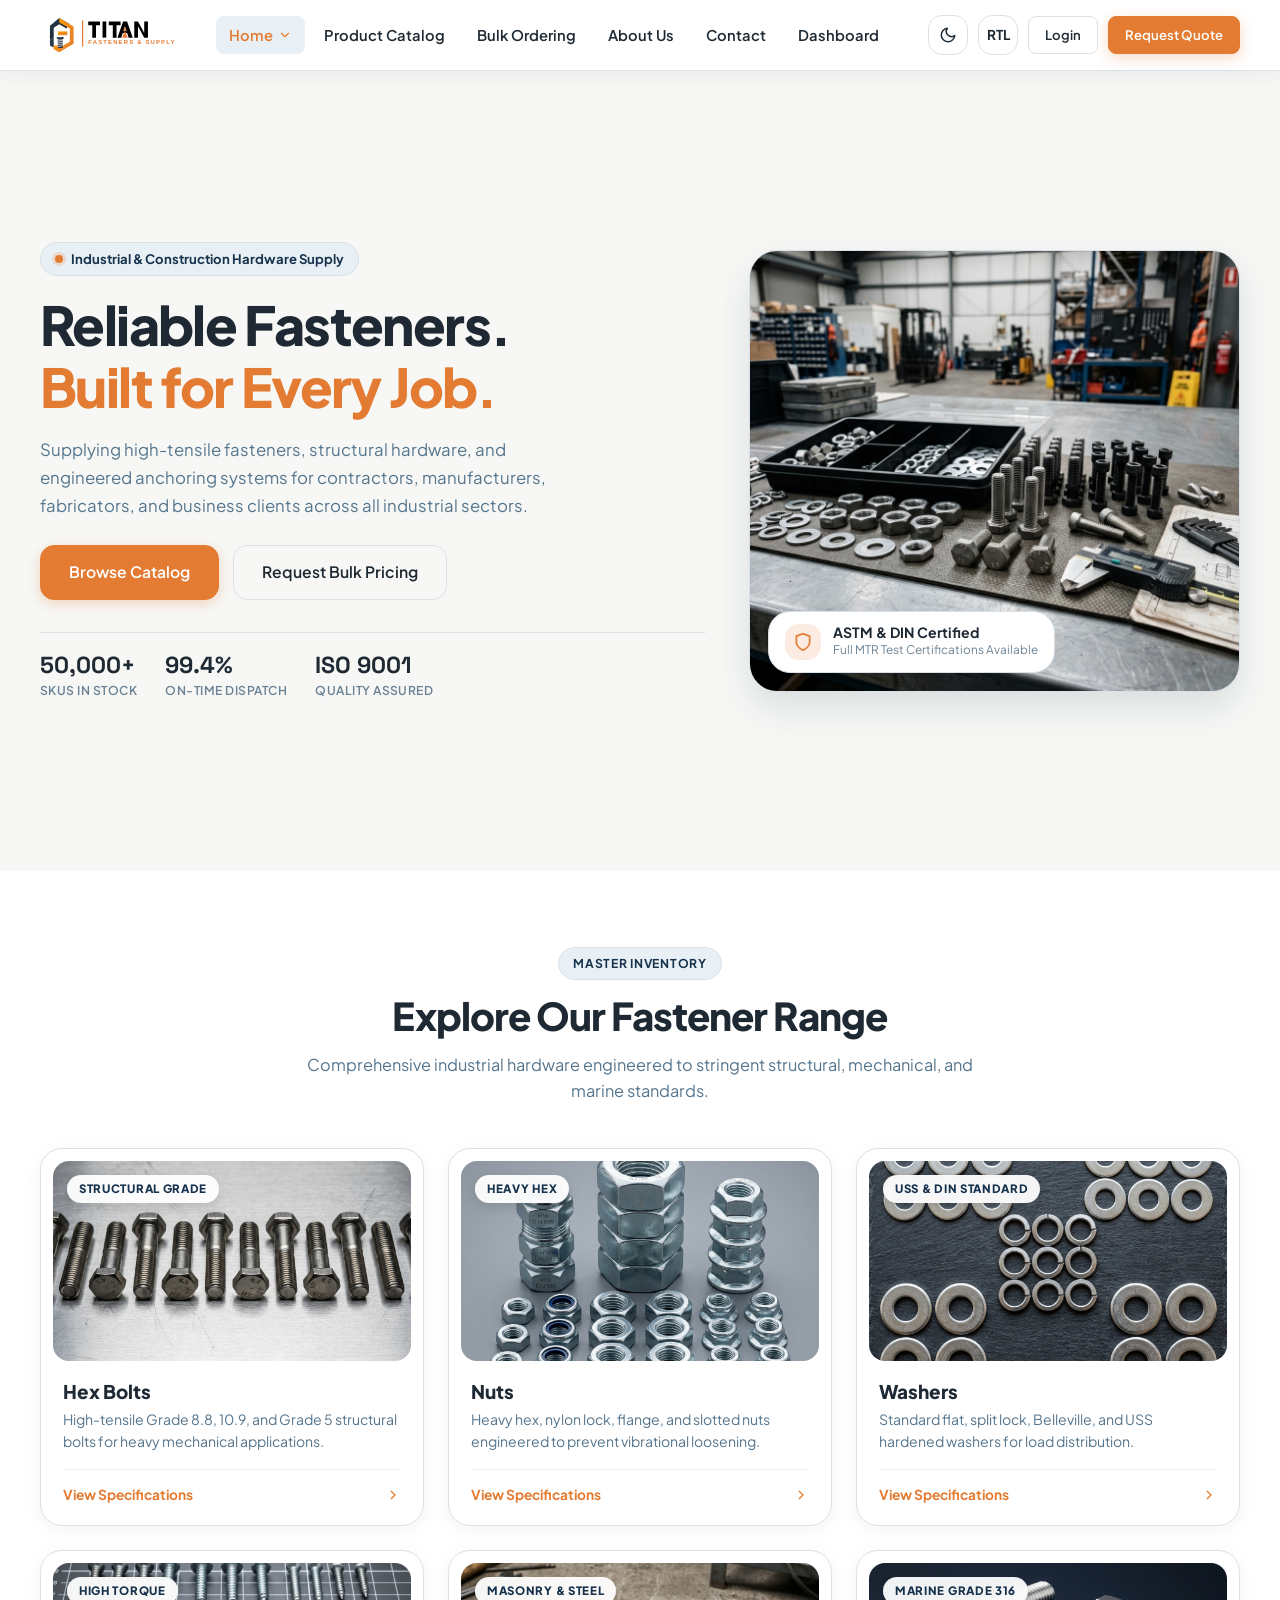
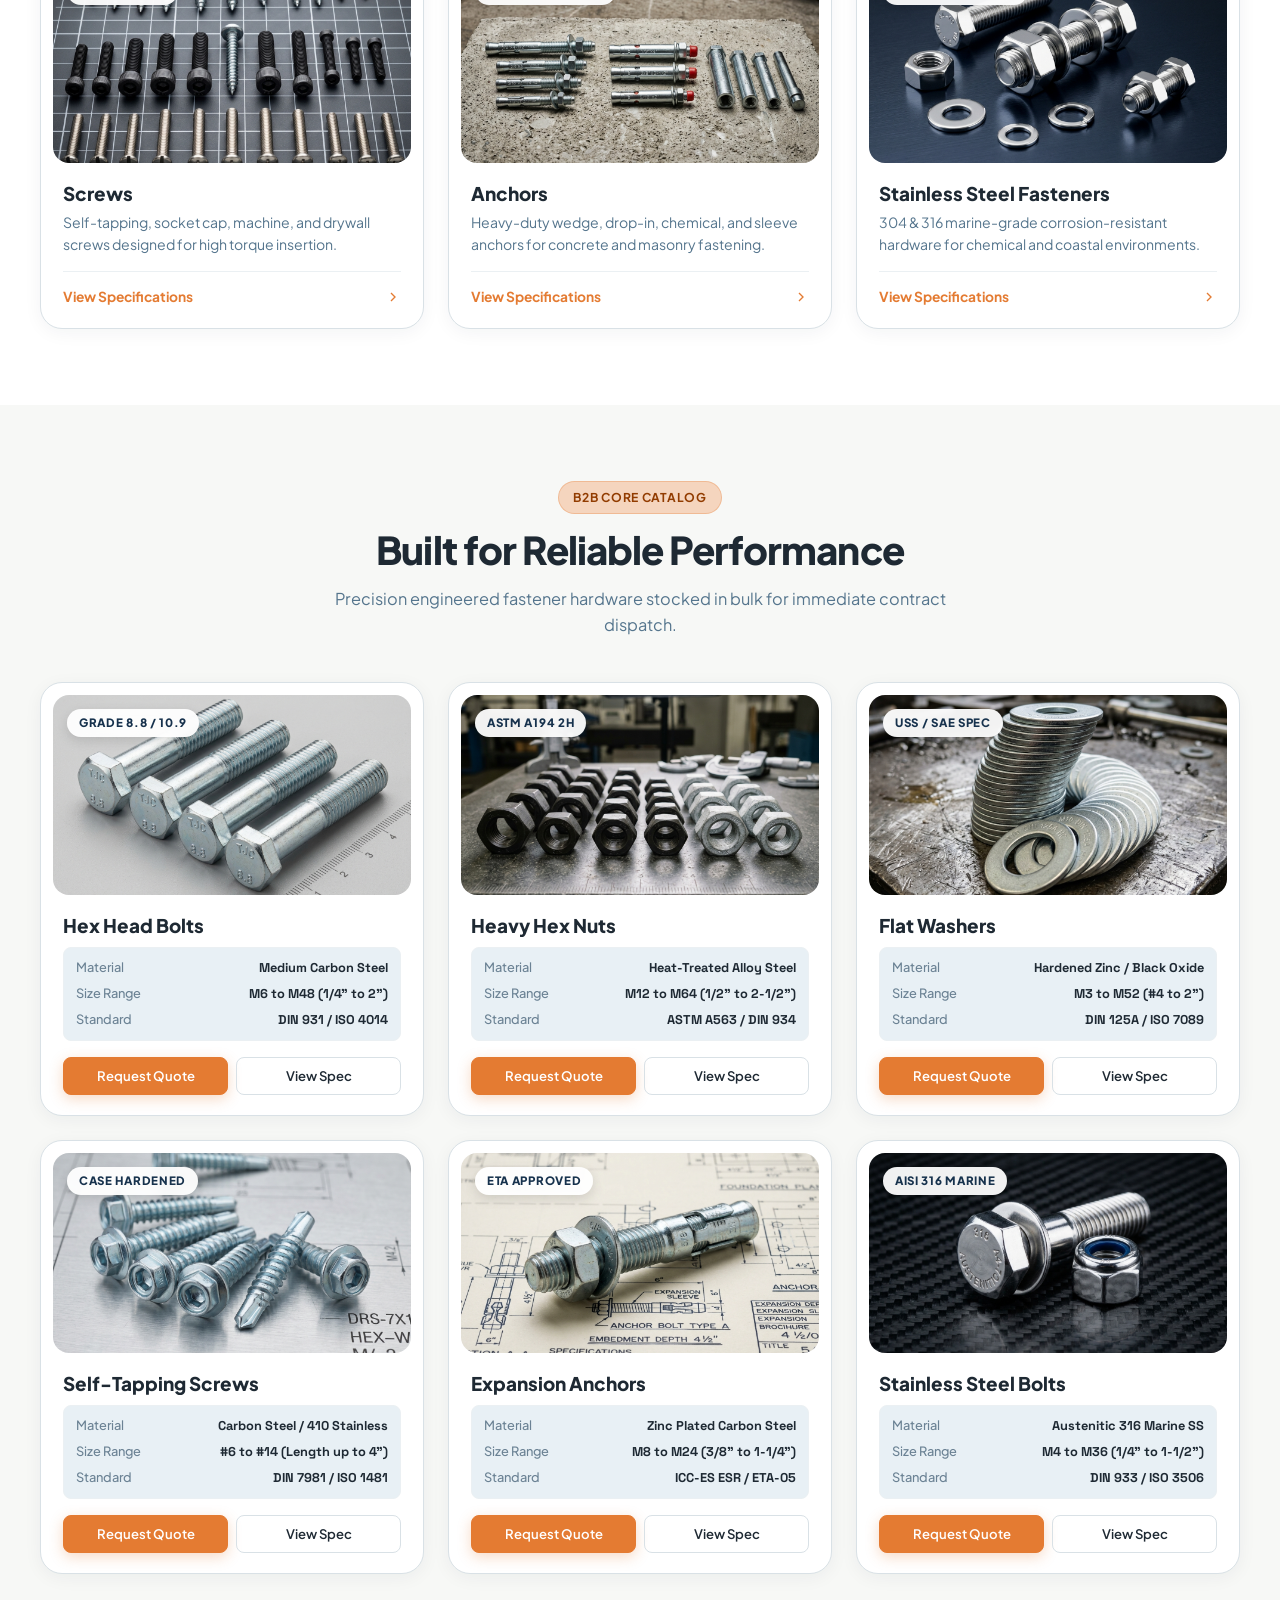
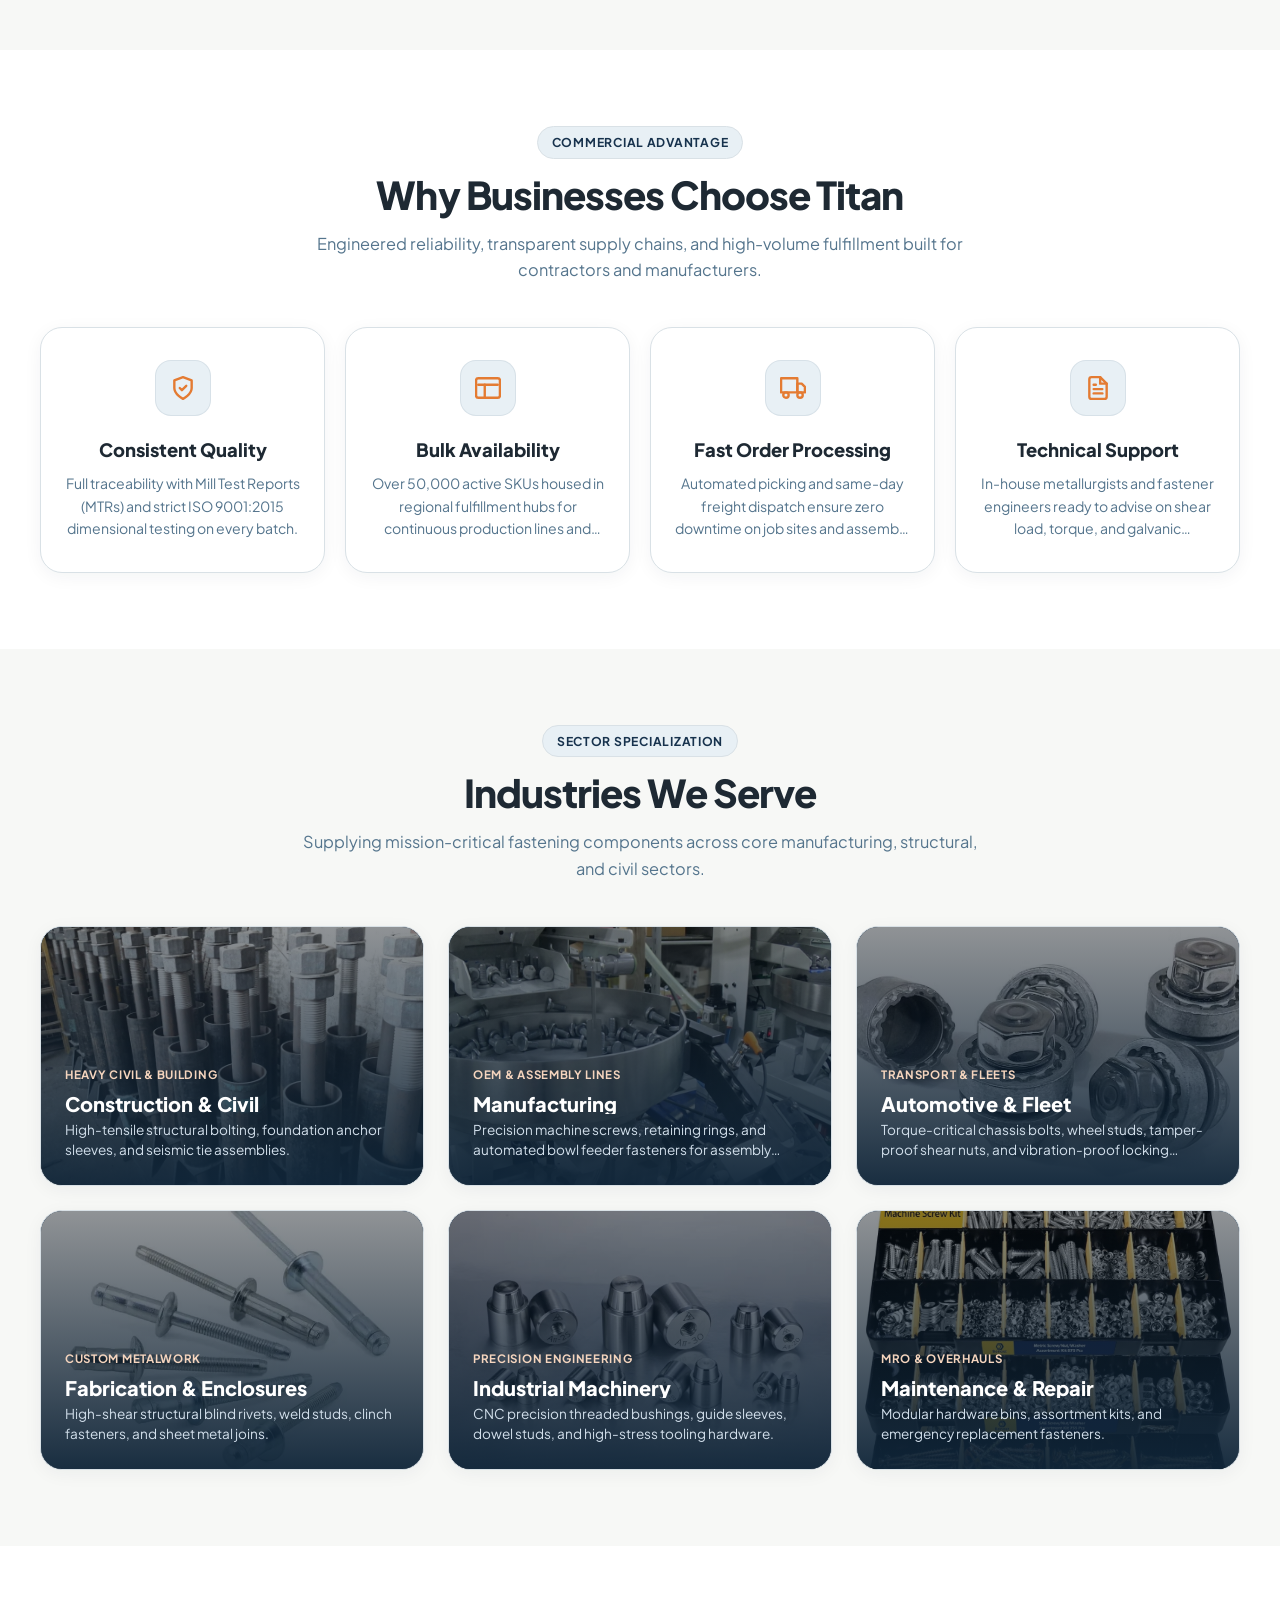
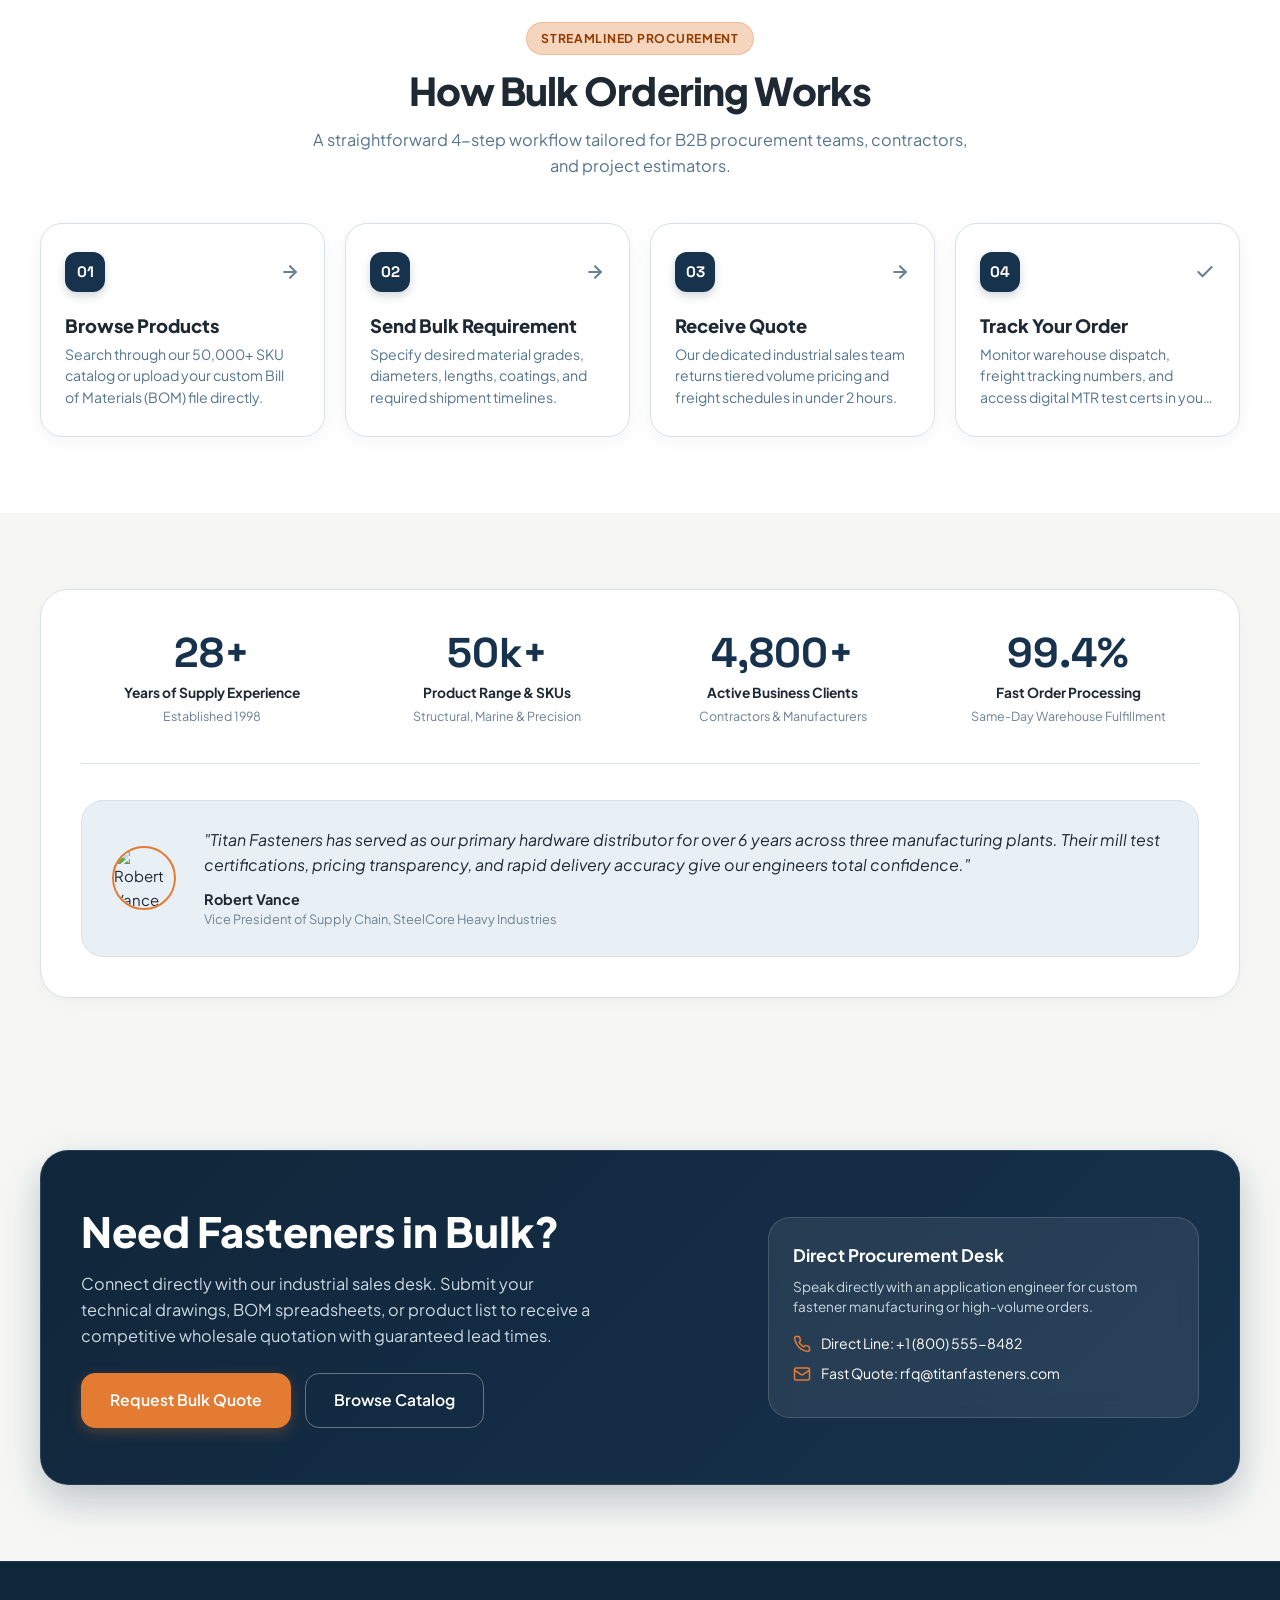
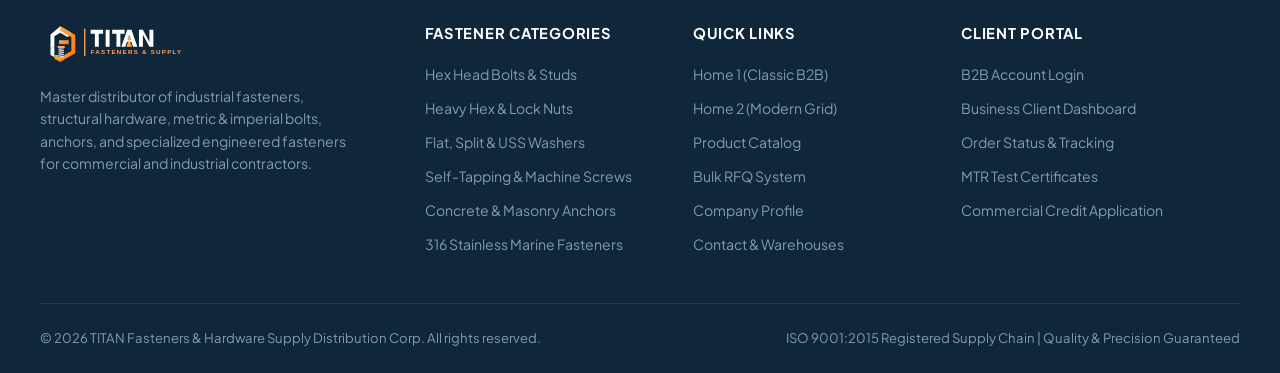
==== index.html @ bc8d2148 "Fix Vercel 404 with vercel.json rewrite rules and root index fallback" ====
<!DOCTYPE html>
<html lang="en">
<head>
  <meta charset="UTF-8">
  <meta http-equiv="refresh" content="0; url=template-13-industrial-fastener-hardware/index.html">
  <title>TITAN FASTENERS - Industrial Supply</title>
  <script>
    window.location.replace("template-13-industrial-fastener-hardware/index.html");
  </script>
</head>
<body>
  <p>Redirecting to <a href="template-13-industrial-fastener-hardware/index.html">TITAN FASTENERS</a>...</p>
</body>
</html>
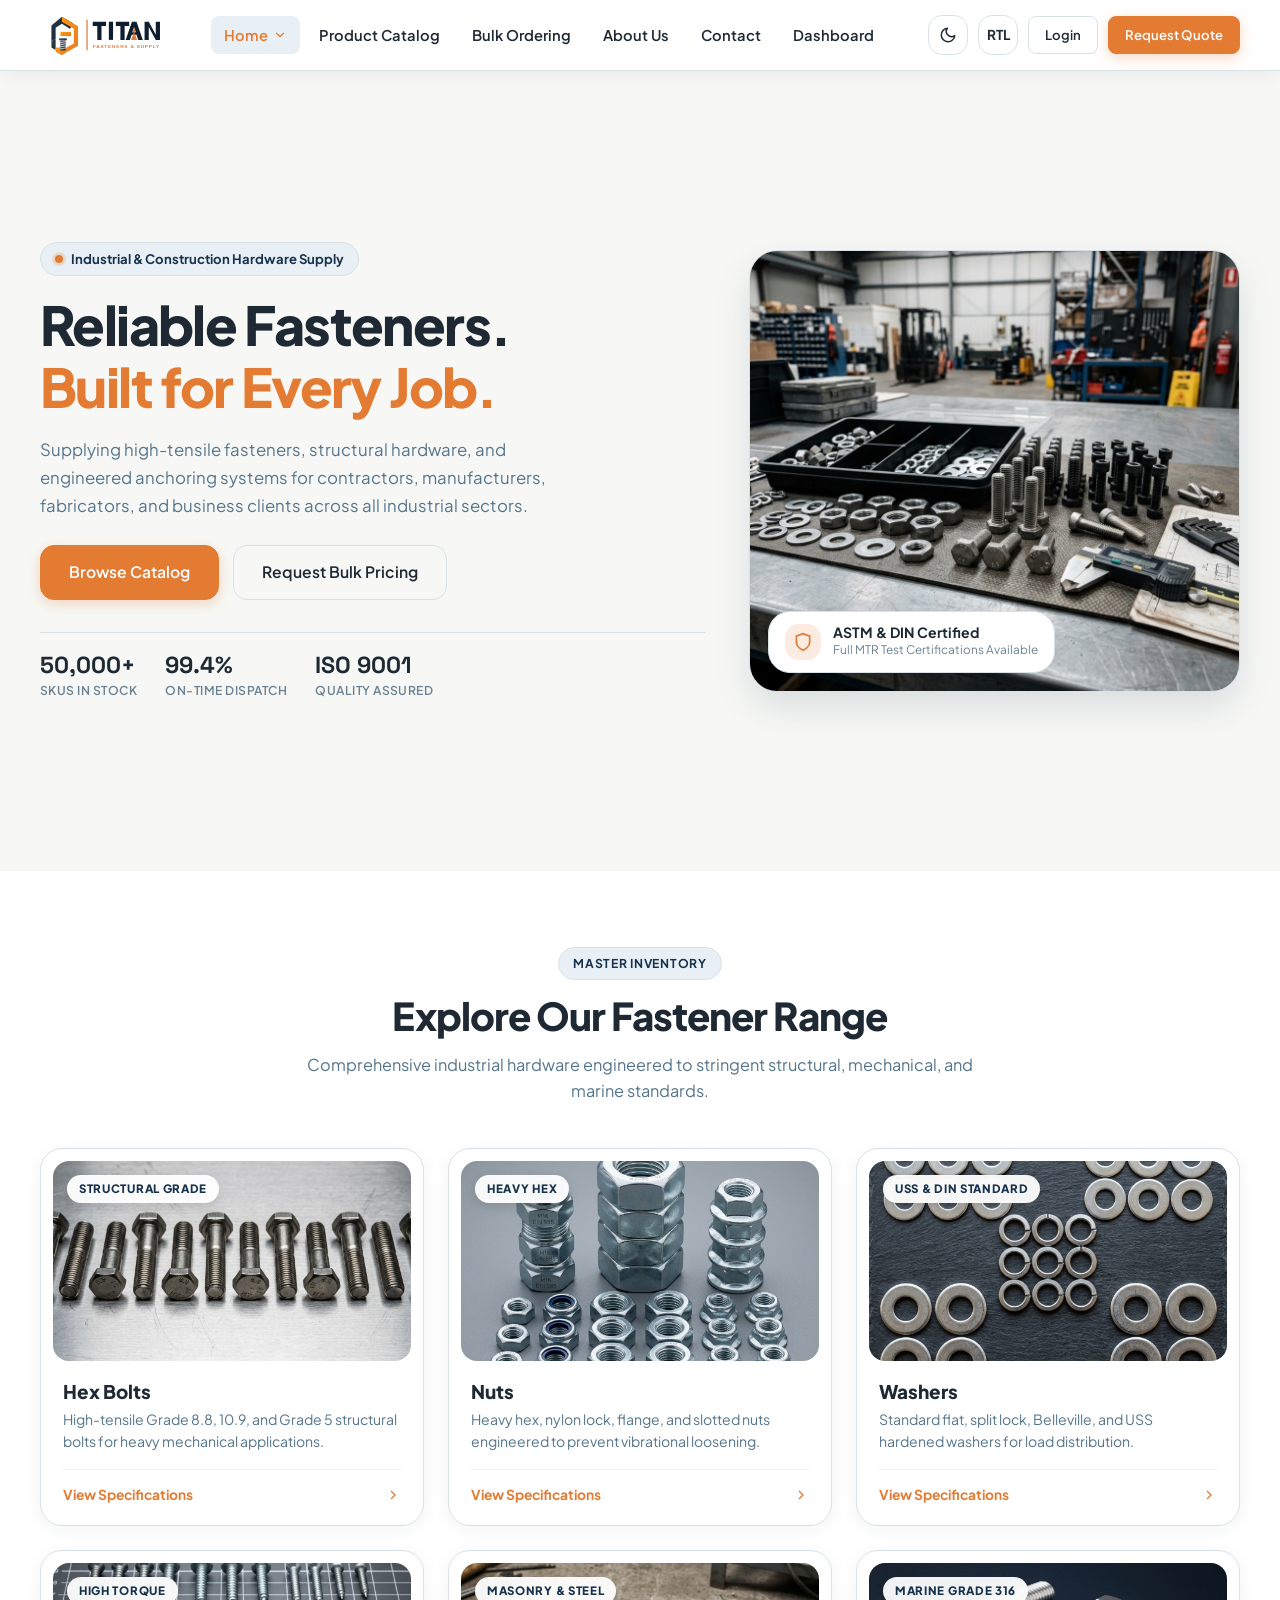
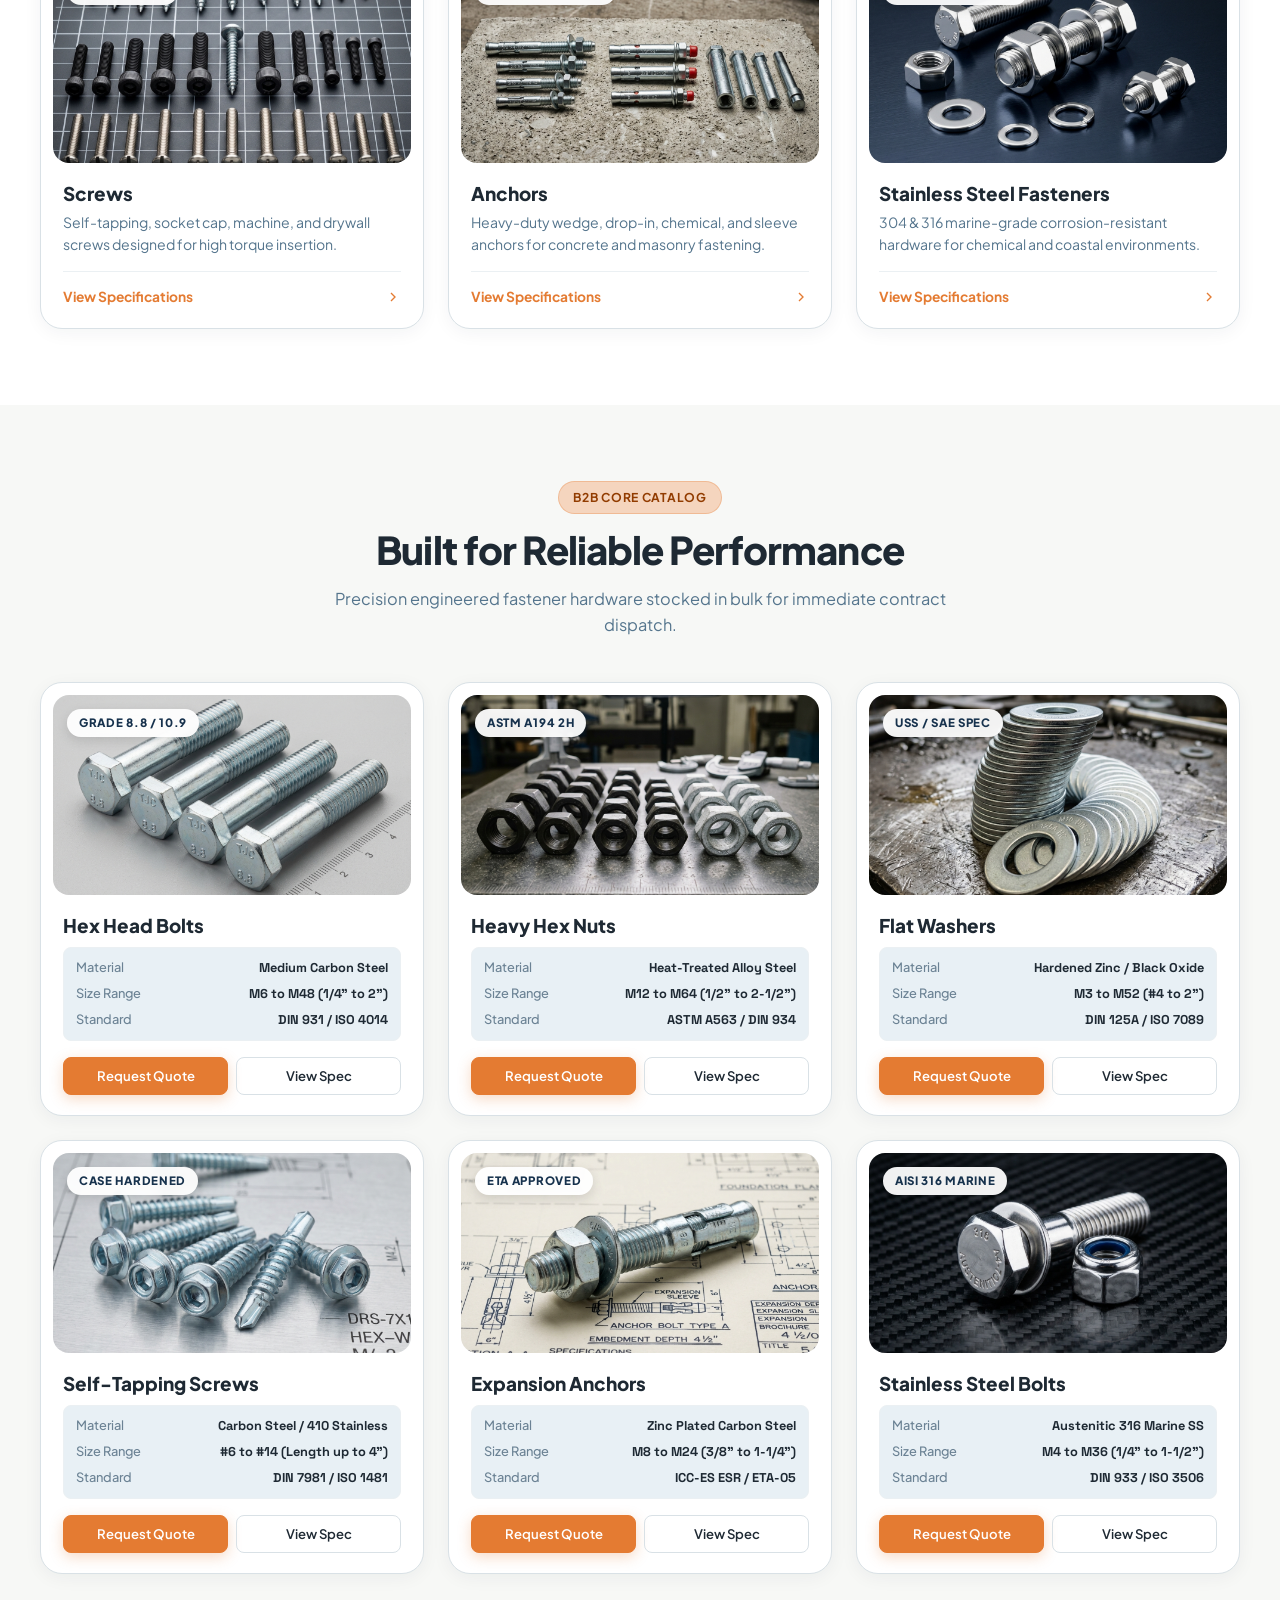
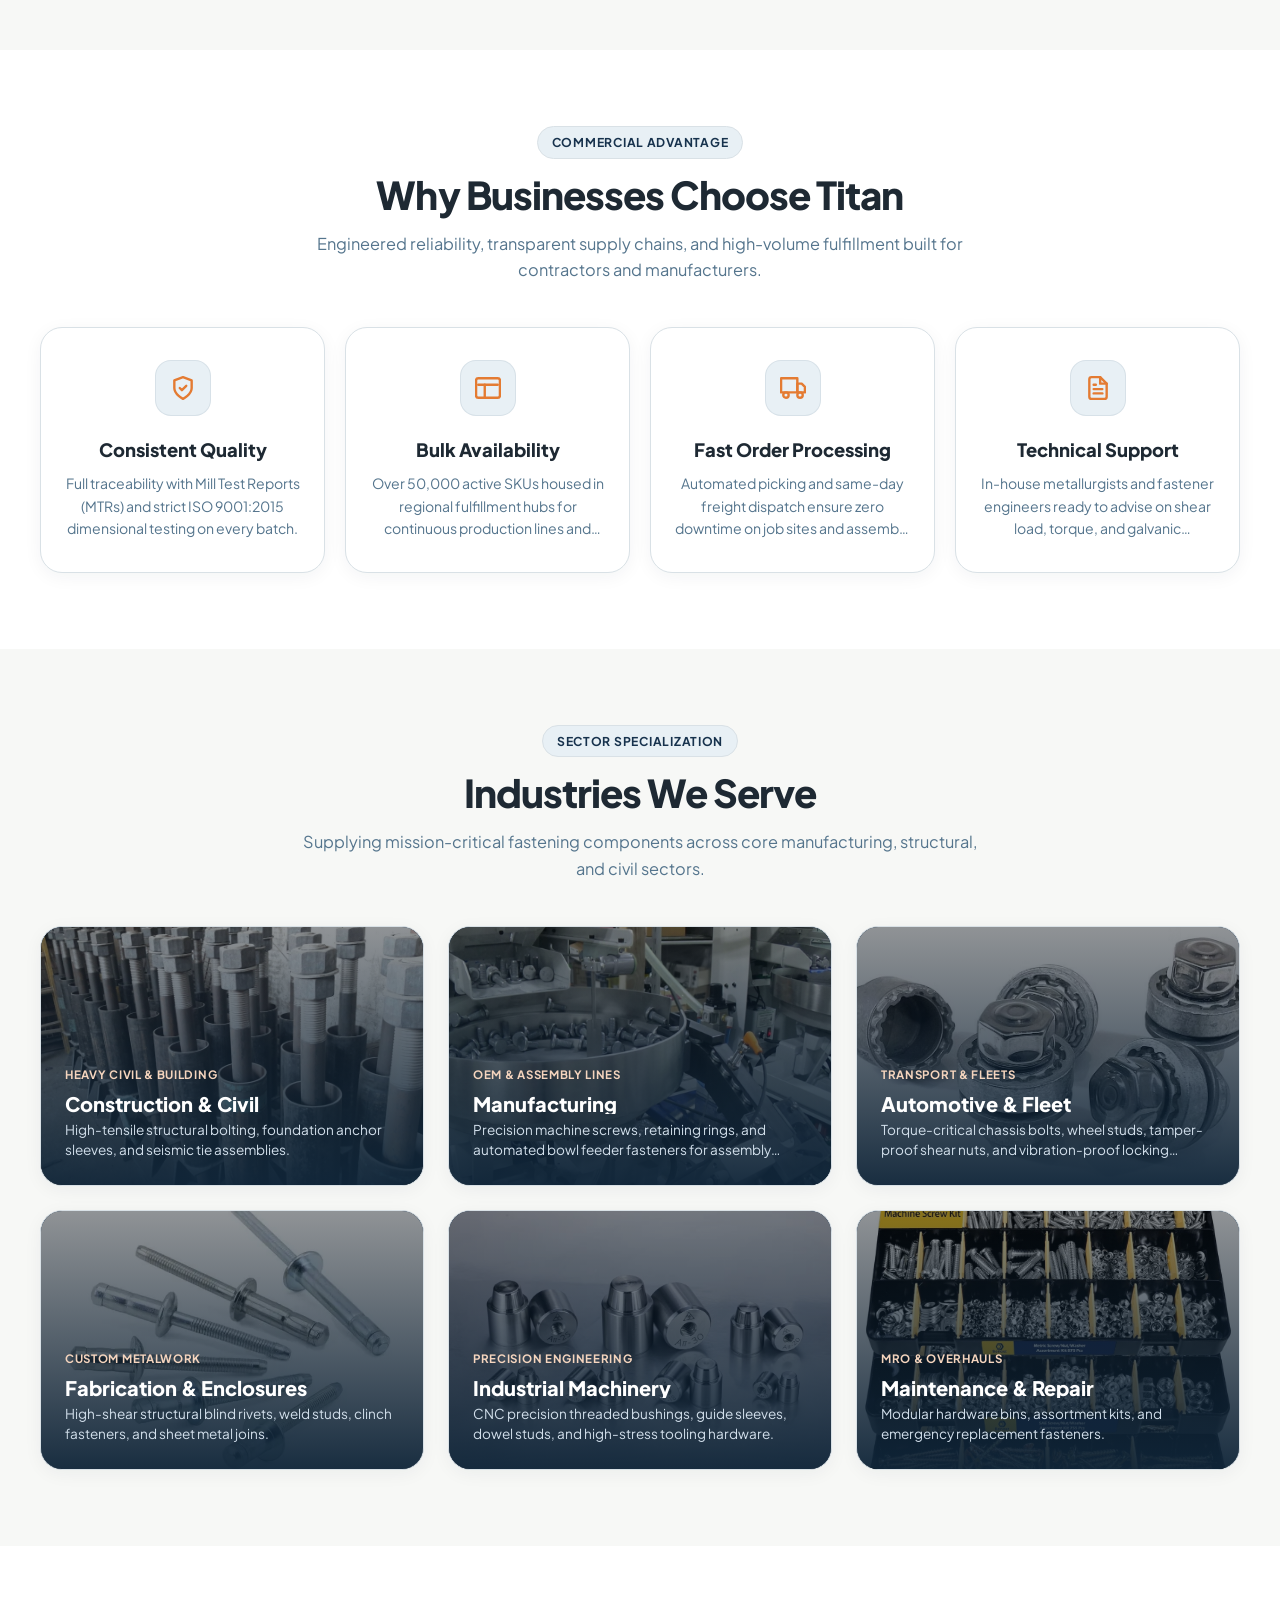
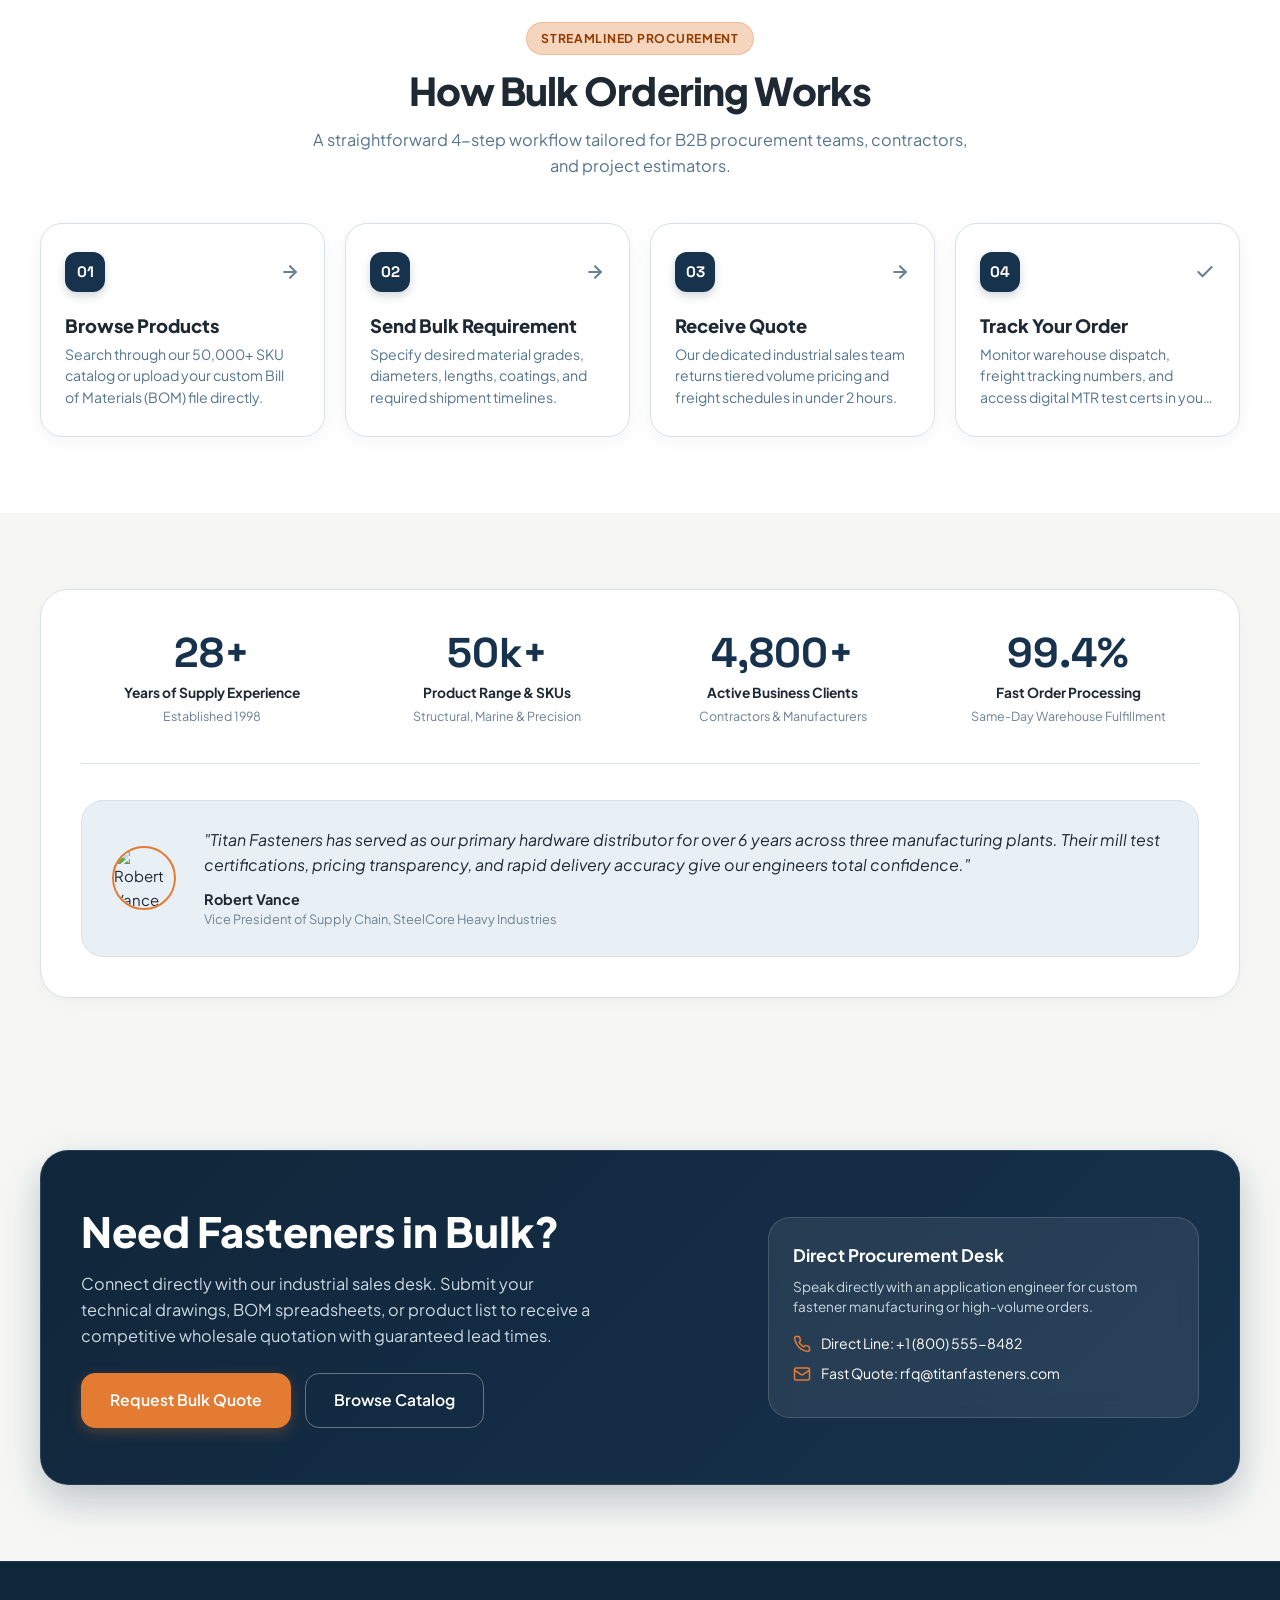
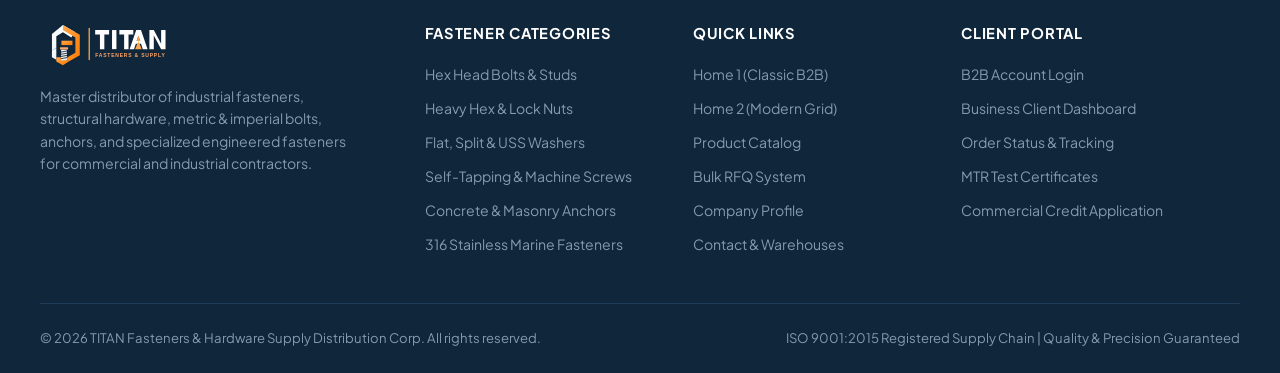
==== commit ad0d6e3d: "first commit" ====
--- a/index.html
+++ b/index.html
@@ -1,14 +1,810 @@
 <!DOCTYPE html>
-<html lang="en">
+<html lang="en" dir="ltr" data-theme="light">
 <head>
   <meta charset="UTF-8">
-  <meta http-equiv="refresh" content="0; url=template-13-industrial-fastener-hardware/index.html">
-  <title>TITAN FASTENERS - Industrial Supply</title>
-  <script>
-    window.location.replace("template-13-industrial-fastener-hardware/index.html");
-  </script>
+  <meta name="viewport" content="width=device-width, initial-scale=1.0">
+  <title>TITAN FASTENERS | Industrial Fastener & Hardware Supply Distributor</title>
+  <meta name="description" content="Wholesale industrial fasteners, hex bolts, heavy hex nuts, anchors, and stainless steel hardware for manufacturers, contractors, and business clients.">
+  <link rel="preconnect" href="https://fonts.googleapis.com">
+  <link rel="preconnect" href="https://fonts.gstatic.com" crossorigin>
+  <link href="https://fonts.googleapis.com/css2?family=Plus+Jakarta+Sans:wght@400;500;600;700;800&family=Space+Grotesk:wght@600;700;800&display=swap" rel="stylesheet">
+  <link rel="icon" type="image/svg+xml" href="assets/images/favicon.svg">
+  <link rel="apple-touch-icon" href="assets/images/favicon.svg">
+  <link rel="stylesheet" href="assets/css/style.css">
 </head>
 <body>
-  <p>Redirecting to <a href="template-13-industrial-fastener-hardware/index.html">TITAN FASTENERS</a>...</p>
+
+  <!-- PAGE PRELOADER -->
+  <div class="page-preloader" id="pagePreloader">
+    <div class="preloader-inner">
+      <div class="preloader-brand">
+        <div class="preloader-spinner-wrap">
+          <div class="preloader-ring"></div>
+          <div class="preloader-bolt-icon">
+            <svg width="28" height="28" viewBox="0 0 24 24" fill="none" stroke="currentColor" stroke-width="2.5"><path d="M13 2L3 14h9l-1 8 10-12h-9l1-8z"></path></svg>
+          </div>
+        </div>
+        <div class="preloader-logo-text">
+          <span class="p-title">TITAN</span>
+          <span class="p-sub">INDUSTRIAL SUPPLY</span>
+        </div>
+      </div>
+      <div class="preloader-bar">
+        <div class="preloader-progress"></div>
+      </div>
+    </div>
+  </div>
+
+  <!-- NAVBAR -->
+  <header class="navbar-wrapper">
+    <div class="container navbar">
+      <!-- Brand Logo -->
+      <a href="index.html" class="brand-logo" aria-label="TITAN Fasteners Home">
+        <img src="assets/images/logo.svg" alt="TITAN Fasteners &amp; Supply" class="brand-logo-img logo-light" />
+        <img src="assets/images/logo-white.svg" alt="TITAN Fasteners &amp; Supply" class="brand-logo-img logo-dark" />
+      </a>
+
+      <!-- Desktop Navigation Menu -->
+      <nav aria-label="Main Navigation">
+        <ul class="nav-menu">
+          <li class="nav-dropdown">
+            <a href="index.html" class="nav-link active" aria-haspopup="true">
+              Home
+              <svg width="14" height="14" viewBox="0 0 24 24" fill="none" stroke="currentColor" stroke-width="2" stroke-linecap="round" stroke-linejoin="round"><polyline points="6 9 12 15 18 9"></polyline></svg>
+            </a>
+            <div class="nav-dropdown-menu">
+              <a href="index.html" class="nav-dropdown-item active">Home 1 (Classic B2B)</a>
+              <a href="home-2.html" class="nav-dropdown-item">Home 2 (Modern Grid)</a>
+            </div>
+          </li>
+          <li><a href="catalog.html" class="nav-link">Product Catalog</a></li>
+          <li><a href="bulk-ordering.html" class="nav-link">Bulk Ordering</a></li>
+          <li><a href="about.html" class="nav-link">About Us</a></li>
+          <li><a href="contact.html" class="nav-link">Contact</a></li>
+          <li><a href="dashboard.html" class="nav-link">Dashboard</a></li>
+        </ul>
+      </nav>
+
+      <!-- Right Nav Controls -->
+      <div class="nav-actions">
+        <!-- Theme Toggle -->
+        <button class="icon-btn theme-toggle-btn" aria-label="Toggle theme">
+          <svg width="18" height="18" viewBox="0 0 24 24" fill="none" stroke="currentColor" stroke-width="2" stroke-linecap="round" stroke-linejoin="round"><path d="M21 12.79A9 9 0 1 1 11.21 3 7 7 0 0 0 21 12.79z"></path></svg>
+        </button>
+
+        <!-- RTL Toggle -->
+        <button class="icon-btn rtl-toggle-btn" aria-label="Toggle text direction">RTL</button>
+
+        <!-- Login -->
+        <a href="login.html" class="btn btn-outline btn-sm">Login</a>
+
+        <!-- Request Quote CTA -->
+        <a href="bulk-ordering.html" class="btn btn-primary btn-sm">Request Quote</a>
+
+        <!-- Mobile Hamburger -->
+        <button class="hamburger-btn" aria-label="Open navigation menu">
+          <svg viewBox="0 0 24 24" fill="none" stroke="currentColor" stroke-width="2" stroke-linecap="round" stroke-linejoin="round"><line x1="3" y1="12" x2="21" y2="12"></line><line x1="3" y1="6" x2="21" y2="6"></line><line x1="3" y1="18" x2="21" y2="18"></line></svg>
+        </button>
+      </div>
+    </div>
+  </header>
+
+  <!-- MOBILE DRAWER -->
+  <div class="mobile-drawer-backdrop" aria-hidden="true">
+    <div class="mobile-drawer">
+      <div class="mobile-drawer-header">
+        <a href="index.html" class="brand-logo" aria-label="TITAN Fasteners Home">
+          <img src="assets/images/logo.svg" alt="TITAN Fasteners &amp; Supply" class="brand-logo-img logo-light" />
+          <img src="assets/images/logo-white.svg" alt="TITAN Fasteners &amp; Supply" class="brand-logo-img logo-dark" />
+        </a>
+        <button class="drawer-close-btn" aria-label="Close navigation menu">
+          <svg width="20" height="20" viewBox="0 0 24 24" fill="none" stroke="currentColor" stroke-width="2"><line x1="18" y1="6" x2="6" y2="18"></line><line x1="6" y1="6" x2="18" y2="18"></line></svg>
+        </button>
+      </div>
+      <div class="mobile-drawer-body">
+        <ul class="mobile-nav-list">
+          <li>
+            <button class="mobile-dropdown-header active" data-target="mobile-home-sub">
+              <span>Home</span>
+              <svg class="dropdown-chevron" width="16" height="16" viewBox="0 0 24 24" fill="none" stroke="currentColor" stroke-width="2"><polyline points="6 9 12 15 18 9"></polyline></svg>
+            </button>
+            <div id="mobile-home-sub" class="mobile-dropdown-content" style="display:none;">
+              <a href="index.html" class="mobile-nav-link active">Home 1 (Classic B2B)</a>
+              <a href="home-2.html" class="mobile-nav-link">Home 2 (Modern Grid)</a>
+            </div>
+          </li>
+          <li><a href="catalog.html" class="mobile-nav-link">Product Catalog</a></li>
+          <li><a href="bulk-ordering.html" class="mobile-nav-link">Bulk Ordering</a></li>
+          <li><a href="about.html" class="mobile-nav-link">About Us</a></li>
+          <li><a href="contact.html" class="mobile-nav-link">Contact</a></li>
+          <li><a href="dashboard.html" class="mobile-nav-link">Dashboard</a></li>
+        </ul>
+      </div>
+      <div class="mobile-drawer-footer">
+        <a href="login.html" class="btn btn-outline" style="width: 100%;">Client Login</a>
+        <a href="bulk-ordering.html" class="btn btn-primary" style="width: 100%;">Request Bulk Quote</a>
+      </div>
+    </div>
+  </div>
+
+  <main>
+    <!-- =========================================
+         SECTION 1 — HERO
+         ========================================= -->
+    <section class="section hero-section" id="hero">
+      <div class="container">
+        <div class="hero-grid">
+          <div class="hero-content">
+            <div class="hero-tag">
+              <span class="hero-tag-dot"></span>
+              Industrial &amp; Construction Hardware Supply
+            </div>
+            <h1 class="hero-heading">
+              Reliable Fasteners. <br>
+              <span class="highlight">Built for Every Job.</span>
+            </h1>
+            <p class="hero-description">
+              Supplying high-tensile fasteners, structural hardware, and engineered anchoring systems for contractors, manufacturers, fabricators, and business clients across all industrial sectors.
+            </p>
+            <div class="hero-actions">
+              <a href="catalog.html" class="btn btn-primary btn-lg">Browse Catalog</a>
+              <a href="bulk-ordering.html" class="btn btn-outline btn-lg">Request Bulk Pricing</a>
+            </div>
+            <div class="hero-stats-row">
+              <div class="hero-stat-item">
+                <span class="hero-stat-value">50,000+</span>
+                <span class="hero-stat-label">SKUs in Stock</span>
+              </div>
+              <div class="hero-stat-item">
+                <span class="hero-stat-value">99.4%</span>
+                <span class="hero-stat-label">On-Time Dispatch</span>
+              </div>
+              <div class="hero-stat-item">
+                <span class="hero-stat-value">ISO 9001</span>
+                <span class="hero-stat-label">Quality Assured</span>
+              </div>
+            </div>
+          </div>
+          <div class="hero-visual">
+            <div class="hero-image-card">
+              <img class="hero-image" src="assets/images/hero-fasteners.jpg" alt="Titan Industrial Fasteners and Precision Hardware Hardware Stock" loading="eager">
+              <div class="hero-badge-overlay">
+                <div class="hero-badge-icon">
+                  <svg width="20" height="20" viewBox="0 0 24 24" fill="none" stroke="currentColor" stroke-width="2"><path d="M12 22s8-4 8-10V5l-8-3-8 3v7c0 6 8 10 8 10z"></path></svg>
+                </div>
+                <div>
+                  <div class="hero-badge-title">ASTM &amp; DIN Certified</div>
+                  <div class="hero-badge-sub">Full MTR Test Certifications Available</div>
+                </div>
+              </div>
+            </div>
+          </div>
+        </div>
+      </div>
+    </section>
+
+    <!-- =========================================
+         SECTION 2 — PRODUCT CATEGORIES (LaundriX Style Cards)
+         ========================================= -->
+    <section class="section section-subtle" id="categories">
+      <div class="container">
+        <div class="section-header text-center">
+          <span class="badge">Master Inventory</span>
+          <h2 class="section-title">Explore Our Fastener Range</h2>
+          <p class="section-subtitle">Comprehensive industrial hardware engineered to stringent structural, mechanical, and marine standards.</p>
+        </div>
+        <div class="grid-3">
+          <!-- Category 1 -->
+          <article class="category-card">
+            <div class="category-image-wrap">
+              <span class="card-pill-tag">Structural Grade</span>
+              <img class="category-image" src="assets/images/cat-hex-bolts.jpg" alt="Industrial Hex Bolts Range" loading="lazy">
+            </div>
+            <div class="category-body">
+              <h3 class="category-title">Hex Bolts</h3>
+              <p class="category-desc">High-tensile Grade 8.8, 10.9, and Grade 5 structural bolts for heavy mechanical applications.</p>
+              <a href="catalog.html?cat=hex-bolts" class="category-footer">
+                <span>View Specifications</span>
+                <svg width="16" height="16" viewBox="0 0 24 24" fill="none" stroke="currentColor" stroke-width="2"><polyline points="9 18 15 12 9 6"></polyline></svg>
+              </a>
+            </div>
+          </article>
+
+          <!-- Category 2 -->
+          <article class="category-card">
+            <div class="category-image-wrap">
+              <span class="card-pill-tag">Heavy Hex</span>
+              <img class="category-image" src="assets/images/cat-nuts.jpg" alt="Industrial Nuts Range" loading="lazy">
+            </div>
+            <div class="category-body">
+              <h3 class="category-title">Nuts</h3>
+              <p class="category-desc">Heavy hex, nylon lock, flange, and slotted nuts engineered to prevent vibrational loosening.</p>
+              <a href="catalog.html?cat=nuts" class="category-footer">
+                <span>View Specifications</span>
+                <svg width="16" height="16" viewBox="0 0 24 24" fill="none" stroke="currentColor" stroke-width="2"><polyline points="9 18 15 12 9 6"></polyline></svg>
+              </a>
+            </div>
+          </article>
+
+          <!-- Category 3 -->
+          <article class="category-card">
+            <div class="category-image-wrap">
+              <span class="card-pill-tag">USS &amp; DIN Standard</span>
+              <img class="category-image" src="assets/images/cat-washers.jpg" alt="Industrial Washers Range" loading="lazy">
+            </div>
+            <div class="category-body">
+              <h3 class="category-title">Washers</h3>
+              <p class="category-desc">Standard flat, split lock, Belleville, and USS hardened washers for load distribution.</p>
+              <a href="catalog.html?cat=washers" class="category-footer">
+                <span>View Specifications</span>
+                <svg width="16" height="16" viewBox="0 0 24 24" fill="none" stroke="currentColor" stroke-width="2"><polyline points="9 18 15 12 9 6"></polyline></svg>
+              </a>
+            </div>
+          </article>
+
+          <!-- Category 4 -->
+          <article class="category-card">
+            <div class="category-image-wrap">
+              <span class="card-pill-tag">High Torque</span>
+              <img class="category-image" src="assets/images/cat-screws.jpg" alt="Industrial Screws Range" loading="lazy">
+            </div>
+            <div class="category-body">
+              <h3 class="category-title">Screws</h3>
+              <p class="category-desc">Self-tapping, socket cap, machine, and drywall screws designed for high torque insertion.</p>
+              <a href="catalog.html?cat=screws" class="category-footer">
+                <span>View Specifications</span>
+                <svg width="16" height="16" viewBox="0 0 24 24" fill="none" stroke="currentColor" stroke-width="2"><polyline points="9 18 15 12 9 6"></polyline></svg>
+              </a>
+            </div>
+          </article>
+
+          <!-- Category 5 -->
+          <article class="category-card">
+            <div class="category-image-wrap">
+              <span class="card-pill-tag">Masonry &amp; Steel</span>
+              <img class="category-image" src="assets/images/cat-anchors.jpg" alt="Industrial Anchors Range" loading="lazy">
+            </div>
+            <div class="category-body">
+              <h3 class="category-title">Anchors</h3>
+              <p class="category-desc">Heavy-duty wedge, drop-in, chemical, and sleeve anchors for concrete and masonry fastening.</p>
+              <a href="catalog.html?cat=anchors" class="category-footer">
+                <span>View Specifications</span>
+                <svg width="16" height="16" viewBox="0 0 24 24" fill="none" stroke="currentColor" stroke-width="2"><polyline points="9 18 15 12 9 6"></polyline></svg>
+              </a>
+            </div>
+          </article>
+
+          <!-- Category 6 -->
+          <article class="category-card">
+            <div class="category-image-wrap">
+              <span class="card-pill-tag">Marine Grade 316</span>
+              <img class="category-image" src="assets/images/cat-stainless.jpg" alt="Stainless Steel Fasteners Range" loading="lazy">
+            </div>
+            <div class="category-body">
+              <h3 class="category-title">Stainless Steel Fasteners</h3>
+              <p class="category-desc">304 &amp; 316 marine-grade corrosion-resistant hardware for chemical and coastal environments.</p>
+              <a href="catalog.html?cat=stainless" class="category-footer">
+                <span>View Specifications</span>
+                <svg width="16" height="16" viewBox="0 0 24 24" fill="none" stroke="currentColor" stroke-width="2"><polyline points="9 18 15 12 9 6"></polyline></svg>
+              </a>
+            </div>
+          </article>
+        </div>
+      </div>
+    </section>
+
+    <!-- =========================================
+         SECTION 3 — FEATURED PRODUCTS (LaundriX Style Product Cards)
+         ========================================= -->
+    <section class="section" id="featured">
+      <div class="container">
+        <div class="section-header text-center">
+          <span class="badge badge-orange">B2B Core Catalog</span>
+          <h2 class="section-title">Built for Reliable Performance</h2>
+          <p class="section-subtitle">Precision engineered fastener hardware stocked in bulk for immediate contract dispatch.</p>
+        </div>
+        <div class="grid-3">
+          <!-- Product 1 -->
+          <article class="product-card">
+            <div class="product-image-wrap">
+              <span class="card-pill-tag">Grade 8.8 / 10.9</span>
+              <img class="product-image" src="assets/images/prod-hex-bolts.jpg" alt="Hex Head Structural Bolts" loading="lazy">
+            </div>
+            <div class="product-body">
+              <h3 class="product-title">Hex Head Bolts</h3>
+              <div class="product-specs">
+                <div class="spec-row">
+                  <span class="spec-label">Material</span>
+                  <span class="spec-val">Medium Carbon Steel</span>
+                </div>
+                <div class="spec-row">
+                  <span class="spec-label">Size Range</span>
+                  <span class="spec-val">M6 to M48 (1/4" to 2")</span>
+                </div>
+                <div class="spec-row">
+                  <span class="spec-label">Standard</span>
+                  <span class="spec-val">DIN 931 / ISO 4014</span>
+                </div>
+              </div>
+              <div class="product-card-footer">
+                <a href="bulk-ordering.html?sku=HEX-88" class="btn btn-primary btn-sm">Request Quote</a>
+                <a href="catalog.html" class="btn btn-outline btn-sm">View Spec</a>
+              </div>
+            </div>
+          </article>
+
+          <!-- Product 2 -->
+          <article class="product-card">
+            <div class="product-image-wrap">
+              <span class="card-pill-tag">ASTM A194 2H</span>
+              <img class="product-image" src="assets/images/prod-heavy-nuts.jpg" alt="Heavy Hex Nuts" loading="lazy">
+            </div>
+            <div class="product-body">
+              <h3 class="product-title">Heavy Hex Nuts</h3>
+              <div class="product-specs">
+                <div class="spec-row">
+                  <span class="spec-label">Material</span>
+                  <span class="spec-val">Heat-Treated Alloy Steel</span>
+                </div>
+                <div class="spec-row">
+                  <span class="spec-label">Size Range</span>
+                  <span class="spec-val">M12 to M64 (1/2" to 2-1/2")</span>
+                </div>
+                <div class="spec-row">
+                  <span class="spec-label">Standard</span>
+                  <span class="spec-val">ASTM A563 / DIN 934</span>
+                </div>
+              </div>
+              <div class="product-card-footer">
+                <a href="bulk-ordering.html?sku=HHN-2H" class="btn btn-primary btn-sm">Request Quote</a>
+                <a href="catalog.html" class="btn btn-outline btn-sm">View Spec</a>
+              </div>
+            </div>
+          </article>
+
+          <!-- Product 3 -->
+          <article class="product-card">
+            <div class="product-image-wrap">
+              <span class="card-pill-tag">USS / SAE Spec</span>
+              <img class="product-image" src="assets/images/prod-flat-washers.jpg" alt="Flat Washers" loading="lazy">
+            </div>
+            <div class="product-body">
+              <h3 class="product-title">Flat Washers</h3>
+              <div class="product-specs">
+                <div class="spec-row">
+                  <span class="spec-label">Material</span>
+                  <span class="spec-val">Hardened Zinc / Black Oxide</span>
+                </div>
+                <div class="spec-row">
+                  <span class="spec-label">Size Range</span>
+                  <span class="spec-val">M3 to M52 (#4 to 2")</span>
+                </div>
+                <div class="spec-row">
+                  <span class="spec-label">Standard</span>
+                  <span class="spec-val">DIN 125A / ISO 7089</span>
+                </div>
+              </div>
+              <div class="product-card-footer">
+                <a href="bulk-ordering.html?sku=FW-USS" class="btn btn-primary btn-sm">Request Quote</a>
+                <a href="catalog.html" class="btn btn-outline btn-sm">View Spec</a>
+              </div>
+            </div>
+          </article>
+
+          <!-- Product 4 -->
+          <article class="product-card">
+            <div class="product-image-wrap">
+              <span class="card-pill-tag">Case Hardened</span>
+              <img class="product-image" src="assets/images/prod-tapping-screws.jpg" alt="Self-Tapping Screws" loading="lazy">
+            </div>
+            <div class="product-body">
+              <h3 class="product-title">Self-Tapping Screws</h3>
+              <div class="product-specs">
+                <div class="spec-row">
+                  <span class="spec-label">Material</span>
+                  <span class="spec-val">Carbon Steel / 410 Stainless</span>
+                </div>
+                <div class="spec-row">
+                  <span class="spec-label">Size Range</span>
+                  <span class="spec-val">#6 to #14 (Length up to 4")</span>
+                </div>
+                <div class="spec-row">
+                  <span class="spec-label">Standard</span>
+                  <span class="spec-val">DIN 7981 / ISO 1481</span>
+                </div>
+              </div>
+              <div class="product-card-footer">
+                <a href="bulk-ordering.html?sku=STS-410" class="btn btn-primary btn-sm">Request Quote</a>
+                <a href="catalog.html" class="btn btn-outline btn-sm">View Spec</a>
+              </div>
+            </div>
+          </article>
+
+          <!-- Product 5 -->
+          <article class="product-card">
+            <div class="product-image-wrap">
+              <span class="card-pill-tag">ETA Approved</span>
+              <img class="product-image" src="assets/images/prod-wedge-anchors.jpg" alt="Heavy Expansion Anchors" loading="lazy">
+            </div>
+            <div class="product-body">
+              <h3 class="product-title">Expansion Anchors</h3>
+              <div class="product-specs">
+                <div class="spec-row">
+                  <span class="spec-label">Material</span>
+                  <span class="spec-val">Zinc Plated Carbon Steel</span>
+                </div>
+                <div class="spec-row">
+                  <span class="spec-label">Size Range</span>
+                  <span class="spec-val">M8 to M24 (3/8" to 1-1/4")</span>
+                </div>
+                <div class="spec-row">
+                  <span class="spec-label">Standard</span>
+                  <span class="spec-val">ICC-ES ESR / ETA-05</span>
+                </div>
+              </div>
+              <div class="product-card-footer">
+                <a href="bulk-ordering.html?sku=ANC-EXP" class="btn btn-primary btn-sm">Request Quote</a>
+                <a href="catalog.html" class="btn btn-outline btn-sm">View Spec</a>
+              </div>
+            </div>
+          </article>
+
+          <!-- Product 6 -->
+          <article class="product-card">
+            <div class="product-image-wrap">
+              <span class="card-pill-tag">AISI 316 Marine</span>
+              <img class="product-image" src="assets/images/prod-ss-bolts.jpg" alt="Stainless Steel Bolts" loading="lazy">
+            </div>
+            <div class="product-body">
+              <h3 class="product-title">Stainless Steel Bolts</h3>
+              <div class="product-specs">
+                <div class="spec-row">
+                  <span class="spec-label">Material</span>
+                  <span class="spec-val">Austenitic 316 Marine SS</span>
+                </div>
+                <div class="spec-row">
+                  <span class="spec-label">Size Range</span>
+                  <span class="spec-val">M4 to M36 (1/4" to 1-1/2")</span>
+                </div>
+                <div class="spec-row">
+                  <span class="spec-label">Standard</span>
+                  <span class="spec-val">DIN 933 / ISO 3506</span>
+                </div>
+              </div>
+              <div class="product-card-footer">
+                <a href="bulk-ordering.html?sku=SS-316" class="btn btn-primary btn-sm">Request Quote</a>
+                <a href="catalog.html" class="btn btn-outline btn-sm">View Spec</a>
+              </div>
+            </div>
+          </article>
+        </div>
+      </div>
+    </section>
+
+    <!-- =========================================
+         SECTION 4 — WHY BUSINESSES CHOOSE US (LaundriX Style Features)
+         ========================================= -->
+    <section class="section section-subtle" id="why-choose-us">
+      <div class="container">
+        <div class="section-header text-center">
+          <span class="badge">Commercial Advantage</span>
+          <h2 class="section-title">Why Businesses Choose Titan</h2>
+          <p class="section-subtitle">Engineered reliability, transparent supply chains, and high-volume fulfillment built for contractors and manufacturers.</p>
+        </div>
+        <div class="grid-4">
+          <!-- Card 1 -->
+          <div class="why-card">
+            <div class="why-icon">
+              <svg viewBox="0 0 24 24" fill="none" stroke="currentColor" stroke-width="2.2" stroke-linecap="round" stroke-linejoin="round"><path d="M12 22s8-4 8-10V5l-8-3-8 3v7c0 6 8 10 8 10z"></path><polyline points="9 12 11 14 15 10"></polyline></svg>
+            </div>
+            <h3 class="why-title">Consistent Quality</h3>
+            <p class="why-desc">Full traceability with Mill Test Reports (MTRs) and strict ISO 9001:2015 dimensional testing on every batch.</p>
+          </div>
+
+          <!-- Card 2 -->
+          <div class="why-card">
+            <div class="why-icon">
+              <svg viewBox="0 0 24 24" fill="none" stroke="currentColor" stroke-width="2.2" stroke-linecap="round" stroke-linejoin="round"><rect x="1" y="3" width="22" height="18" rx="2"></rect><line x1="3" y1="9" x2="21" y2="9"></line><line x1="9" y1="21" x2="9" y2="9"></line></svg>
+            </div>
+            <h3 class="why-title">Bulk Availability</h3>
+            <p class="why-desc">Over 50,000 active SKUs housed in regional fulfillment hubs for continuous production lines and projects.</p>
+          </div>
+
+          <!-- Card 3 -->
+          <div class="why-card">
+            <div class="why-icon">
+              <svg viewBox="0 0 24 24" fill="none" stroke="currentColor" stroke-width="2.2" stroke-linecap="round" stroke-linejoin="round"><rect x="1" y="3" width="15" height="13"></rect><polygon points="16 8 20 8 23 11 23 16 16 16 8"></polygon><circle cx="5.5" cy="18.5" r="2.5"></circle><circle cx="18.5" cy="18.5" r="2.5"></circle></svg>
+            </div>
+            <h3 class="why-title">Fast Order Processing</h3>
+            <p class="why-desc">Automated picking and same-day freight dispatch ensure zero downtime on job sites and assembly lines.</p>
+          </div>
+
+          <!-- Card 4 -->
+          <div class="why-card">
+            <div class="why-icon">
+              <svg viewBox="0 0 24 24" fill="none" stroke="currentColor" stroke-width="2.2" stroke-linecap="round" stroke-linejoin="round"><path d="M14 2H6a2 2 0 0 0-2 2v16a2 2 0 0 0 2 2h12a2 2 0 0 0 2-2V8z"></path><polyline points="14 2 14 8 20 8"></polyline><line x1="16" y1="13" x2="8" y2="13"></line><line x1="16" y1="17" x2="8" y2="17"></line><polyline points="10 9 9 9 8 9"></polyline></svg>
+            </div>
+            <h3 class="why-title">Technical Support</h3>
+            <p class="why-desc">In-house metallurgists and fastener engineers ready to advise on shear load, torque, and galvanic compatibility.</p>
+          </div>
+        </div>
+      </div>
+    </section>
+
+    <!-- =========================================
+         SECTION 5 — INDUSTRIES WE SERVE
+         ========================================= -->
+    <section class="section" id="industries">
+      <div class="container">
+        <div class="section-header text-center">
+          <span class="badge">Sector Specialization</span>
+          <h2 class="section-title">Industries We Serve</h2>
+          <p class="section-subtitle">Supplying mission-critical fastening components across core manufacturing, structural, and civil sectors.</p>
+        </div>
+        <div class="grid-3">
+          <!-- Industry 1 (Image 1) -->
+          <div class="industry-card">
+            <img class="industry-bg-image" src="assets/images/ind-construction.jpg" alt="Construction &amp; Structural Foundation Fasteners" loading="lazy">
+            <div class="industry-gradient-overlay"></div>
+            <div class="industry-content">
+              <span class="industry-badge">Heavy Civil &amp; Building</span>
+              <h3 class="industry-name">Construction &amp; Civil</h3>
+              <p class="industry-desc">High-tensile structural bolting, foundation anchor sleeves, and seismic tie assemblies.</p>
+            </div>
+          </div>
+
+          <!-- Industry 2 (Image 2) -->
+          <div class="industry-card">
+            <img class="industry-bg-image" src="assets/images/ind-manufacturing.jpg" alt="Automated Manufacturing Fasteners" loading="lazy">
+            <div class="industry-gradient-overlay"></div>
+            <div class="industry-content">
+              <span class="industry-badge">OEM &amp; Assembly Lines</span>
+              <h3 class="industry-name">Manufacturing</h3>
+              <p class="industry-desc">Precision machine screws, retaining rings, and automated bowl feeder fasteners for assembly plants.</p>
+            </div>
+          </div>
+
+          <!-- Industry 3 (Image 3) -->
+          <div class="industry-card">
+            <img class="industry-bg-image" src="assets/images/ind-automotive.png" alt="Automotive &amp; Security Fasteners" loading="lazy">
+            <div class="industry-gradient-overlay"></div>
+            <div class="industry-content">
+              <span class="industry-badge">Transport &amp; Fleets</span>
+              <h3 class="industry-name">Automotive &amp; Fleet</h3>
+              <p class="industry-desc">Torque-critical chassis bolts, wheel studs, tamper-proof shear nuts, and vibration-proof locking collars.</p>
+            </div>
+          </div>
+
+          <!-- Industry 4 (Image 4) -->
+          <div class="industry-card">
+            <img class="industry-bg-image" src="assets/images/ind-fabrication.png" alt="Metal Fabrication &amp; Rivets" loading="lazy">
+            <div class="industry-gradient-overlay"></div>
+            <div class="industry-content">
+              <span class="industry-badge">Custom Metalwork</span>
+              <h3 class="industry-name">Fabrication &amp; Enclosures</h3>
+              <p class="industry-desc">High-shear structural blind rivets, weld studs, clinch fasteners, and sheet metal joins.</p>
+            </div>
+          </div>
+
+          <!-- Industry 5 (Image 5) -->
+          <div class="industry-card">
+            <img class="industry-bg-image" src="assets/images/ind-machinery.png" alt="Industrial Machinery Precision Hardware" loading="lazy">
+            <div class="industry-gradient-overlay"></div>
+            <div class="industry-content">
+              <span class="industry-badge">Precision Engineering</span>
+              <h3 class="industry-name">Industrial Machinery</h3>
+              <p class="industry-desc">CNC precision threaded bushings, guide sleeves, dowel studs, and high-stress tooling hardware.</p>
+            </div>
+          </div>
+
+          <!-- Industry 6 (MRO & Overhauls) -->
+          <div class="industry-card">
+            <img class="industry-bg-image" src="assets/images/ind-mro.jpg" alt="MRO Hardware Assortment Kits &amp; Replacement Fasteners" loading="lazy">
+            <div class="industry-gradient-overlay"></div>
+            <div class="industry-content">
+              <span class="industry-badge">MRO &amp; Overhauls</span>
+              <h3 class="industry-name">Maintenance &amp; Repair</h3>
+              <p class="industry-desc">Modular hardware bins, assortment kits, and emergency replacement fasteners.</p>
+            </div>
+          </div>
+        </div>
+      </div>
+    </section>
+
+    <!-- =========================================
+         SECTION 6 — HOW BULK ORDERING WORKS (LaundriX Process Cards)
+         ========================================= -->
+    <section class="section section-subtle" id="process">
+      <div class="container">
+        <div class="section-header text-center">
+          <span class="badge badge-orange">Streamlined Procurement</span>
+          <h2 class="section-title">How Bulk Ordering Works</h2>
+          <p class="section-subtitle">A straightforward 4-step workflow tailored for B2B procurement teams, contractors, and project estimators.</p>
+        </div>
+        <div class="process-grid">
+          <!-- Step 1 -->
+          <div class="process-card">
+            <div class="process-card-header">
+              <span class="process-step-pill">01</span>
+              <svg class="process-arrow-icon" viewBox="0 0 24 24" fill="none" stroke="currentColor" stroke-width="2.5" stroke-linecap="round" stroke-linejoin="round"><line x1="5" y1="12" x2="19" y2="12"></line><polyline points="12 5 19 12 12 19"></polyline></svg>
+            </div>
+            <h3 class="process-title">Browse Products</h3>
+            <p class="process-desc">Search through our 50,000+ SKU catalog or upload your custom Bill of Materials (BOM) file directly.</p>
+          </div>
+
+          <!-- Step 2 -->
+          <div class="process-card">
+            <div class="process-card-header">
+              <span class="process-step-pill">02</span>
+              <svg class="process-arrow-icon" viewBox="0 0 24 24" fill="none" stroke="currentColor" stroke-width="2.5" stroke-linecap="round" stroke-linejoin="round"><line x1="5" y1="12" x2="19" y2="12"></line><polyline points="12 5 19 12 12 19"></polyline></svg>
+            </div>
+            <h3 class="process-title">Send Bulk Requirement</h3>
+            <p class="process-desc">Specify desired material grades, diameters, lengths, coatings, and required shipment timelines.</p>
+          </div>
+
+          <!-- Step 3 -->
+          <div class="process-card">
+            <div class="process-card-header">
+              <span class="process-step-pill">03</span>
+              <svg class="process-arrow-icon" viewBox="0 0 24 24" fill="none" stroke="currentColor" stroke-width="2.5" stroke-linecap="round" stroke-linejoin="round"><line x1="5" y1="12" x2="19" y2="12"></line><polyline points="12 5 19 12 12 19"></polyline></svg>
+            </div>
+            <h3 class="process-title">Receive Quote</h3>
+            <p class="process-desc">Our dedicated industrial sales team returns tiered volume pricing and freight schedules in under 2 hours.</p>
+          </div>
+
+          <!-- Step 4 -->
+          <div class="process-card">
+            <div class="process-card-header">
+              <span class="process-step-pill">04</span>
+              <svg class="process-arrow-icon" viewBox="0 0 24 24" fill="none" stroke="currentColor" stroke-width="2.5" stroke-linecap="round" stroke-linejoin="round"><polyline points="20 6 9 17 4 12"></polyline></svg>
+            </div>
+            <h3 class="process-title">Track Your Order</h3>
+            <p class="process-desc">Monitor warehouse dispatch, freight tracking numbers, and access digital MTR test certs in your Client Portal.</p>
+          </div>
+        </div>
+      </div>
+    </section>
+
+    <!-- =========================================
+         SECTION 7 — BUSINESS TRUST & TESTIMONIAL
+         ========================================= -->
+    <section class="section" id="trust">
+      <div class="container">
+        <div class="trust-wrapper">
+          <div class="trust-stats-grid">
+            <div class="trust-stat-box">
+              <span class="trust-stat-num">28+</span>
+              <span class="trust-stat-title">Years of Supply Experience</span>
+              <span class="trust-stat-sub">Established 1998</span>
+            </div>
+            <div class="trust-stat-box">
+              <span class="trust-stat-num">50k+</span>
+              <span class="trust-stat-title">Product Range &amp; SKUs</span>
+              <span class="trust-stat-sub">Structural, Marine &amp; Precision</span>
+            </div>
+            <div class="trust-stat-box">
+              <span class="trust-stat-num">4,800+</span>
+              <span class="trust-stat-title">Active Business Clients</span>
+              <span class="trust-stat-sub">Contractors &amp; Manufacturers</span>
+            </div>
+            <div class="trust-stat-box">
+              <span class="trust-stat-num">99.4%</span>
+              <span class="trust-stat-title">Fast Order Processing</span>
+              <span class="trust-stat-sub">Same-Day Warehouse Fulfillment</span>
+            </div>
+          </div>
+
+          <!-- Trust Testimonial -->
+          <div class="trust-testimonial-card">
+            <img class="testimonial-avatar" src="https://images.unsplash.com/photo-1507003211169-0a1dd7228f2d?auto=format&fit=crop&w=200&q=80" alt="Robert Vance - Procurement Director" loading="lazy">
+            <div>
+              <p class="testimonial-quote">
+                "Titan Fasteners has served as our primary hardware distributor for over 6 years across three manufacturing plants. Their mill test certifications, pricing transparency, and rapid delivery accuracy give our engineers total confidence."
+              </p>
+              <div class="testimonial-author">Robert Vance</div>
+              <div class="testimonial-role">Vice President of Supply Chain, SteelCore Heavy Industries</div>
+            </div>
+          </div>
+        </div>
+      </div>
+    </section>
+
+    <!-- =========================================
+         SECTION 8 — FINAL CTA
+         ========================================= -->
+    <section class="section" id="cta">
+      <div class="container">
+        <div class="cta-banner">
+          <div class="cta-banner-grid">
+            <div class="cta-banner-content">
+              <h2>Need Fasteners in Bulk?</h2>
+              <p>
+                Connect directly with our industrial sales desk. Submit your technical drawings, BOM spreadsheets, or product list to receive a competitive wholesale quotation with guaranteed lead times.
+              </p>
+              <div class="cta-banner-actions">
+                <a href="bulk-ordering.html" class="btn btn-primary btn-lg">Request Bulk Quote</a>
+                <a href="catalog.html" class="btn btn-outline-white btn-lg">Browse Catalog</a>
+              </div>
+            </div>
+            <div class="cta-banner-card">
+              <h3>Direct Procurement Desk</h3>
+              <p>Speak directly with an application engineer for custom fastener manufacturing or high-volume orders.</p>
+              <div class="cta-contact-item">
+                <svg viewBox="0 0 24 24" fill="none" stroke="currentColor" stroke-width="2"><path d="M22 16.92v3a2 2 0 0 1-2.18 2 19.79 19.79 0 0 1-8.63-3.07 19.5 19.5 0 0 1-6-6 19.79 19.79 0 0 1-3.07-8.67A2 2 0 0 1 4.11 2h3a2 2 0 0 1 2 1.72 12.84 12.84 0 0 0 .7 2.81 2 2 0 0 1-.45 2.11L8.09 9.91a16 16 0 0 0 6 6l1.27-1.27a2 2 0 0 1 2.11-.45 12.84 12.84 0 0 0 2.81.7A2 2 0 0 1 22 16.92z"></path></svg>
+                <span>Direct Line: +1 (800) 555-8482</span>
+              </div>
+              <div class="cta-contact-item">
+                <svg viewBox="0 0 24 24" fill="none" stroke="currentColor" stroke-width="2"><rect x="2" y="4" width="20" height="16" rx="2"></rect><path d="m22 7-8.97 5.7a1.94 1.94 0 0 1-2.06 0L2 7"></path></svg>
+                <span>Fast Quote: rfq@titanfasteners.com</span>
+              </div>
+            </div>
+          </div>
+        </div>
+      </div>
+    </section>
+  </main>
+
+  <!-- FOOTER -->
+  <footer class="footer">
+    <div class="container">
+      <div class="footer-grid">
+        <div class="footer-brand">
+          <a href="index.html" class="brand-logo" aria-label="TITAN Fasteners Home">
+            <img src="assets/images/logo-white.svg" alt="TITAN Fasteners &amp; Supply" class="brand-logo-img footer-logo-img" />
+          </a>
+          <p>
+            Master distributor of industrial fasteners, structural hardware, metric &amp; imperial bolts, anchors, and specialized engineered fasteners for commercial and industrial contractors.
+          </p>
+        </div>
+
+        <div>
+          <h4 class="footer-heading">Fastener Categories</h4>
+          <ul class="footer-links">
+            <li><a href="catalog.html?cat=hex-bolts" class="footer-link">Hex Head Bolts &amp; Studs</a></li>
+            <li><a href="catalog.html?cat=nuts" class="footer-link">Heavy Hex &amp; Lock Nuts</a></li>
+            <li><a href="catalog.html?cat=washers" class="footer-link">Flat, Split &amp; USS Washers</a></li>
+            <li><a href="catalog.html?cat=screws" class="footer-link">Self-Tapping &amp; Machine Screws</a></li>
+            <li><a href="catalog.html?cat=anchors" class="footer-link">Concrete &amp; Masonry Anchors</a></li>
+            <li><a href="catalog.html?cat=stainless" class="footer-link">316 Stainless Marine Fasteners</a></li>
+          </ul>
+        </div>
+
+        <div>
+          <h4 class="footer-heading">Quick Links</h4>
+          <ul class="footer-links">
+            <li><a href="index.html" class="footer-link">Home 1 (Classic B2B)</a></li>
+            <li><a href="home-2.html" class="footer-link">Home 2 (Modern Grid)</a></li>
+            <li><a href="catalog.html" class="footer-link">Product Catalog</a></li>
+            <li><a href="bulk-ordering.html" class="footer-link">Bulk RFQ System</a></li>
+            <li><a href="about.html" class="footer-link">Company Profile</a></li>
+            <li><a href="contact.html" class="footer-link">Contact &amp; Warehouses</a></li>
+          </ul>
+        </div>
+
+        <div>
+          <h4 class="footer-heading">Client Portal</h4>
+          <ul class="footer-links">
+            <li><a href="login.html" class="footer-link">B2B Account Login</a></li>
+            <li><a href="dashboard.html" class="footer-link">Business Client Dashboard</a></li>
+            <li><a href="dashboard.html#orders" class="footer-link">Order Status &amp; Tracking</a></li>
+            <li><a href="dashboard.html#mtr" class="footer-link">MTR Test Certificates</a></li>
+            <li><a href="bulk-ordering.html" class="footer-link">Commercial Credit Application</a></li>
+          </ul>
+        </div>
+      </div>
+
+      <div class="footer-bottom">
+        <div>&copy; 2026 TITAN Fasteners &amp; Hardware Supply Distribution Corp. All rights reserved.</div>
+        <div>ISO 9001:2015 Registered Supply Chain | Quality &amp; Precision Guaranteed</div>
+      </div>
+    </div>
+  </footer>
+
+  <!-- BACK TO TOP BUTTON -->
+  <button class="back-to-top" aria-label="Scroll to top" title="Scroll to top">
+    <svg viewBox="0 0 24 24" fill="none" stroke="currentColor" stroke-width="2.5" stroke-linecap="round" stroke-linejoin="round"><line x1="12" y1="19" x2="12" y2="5"></line><polyline points="5 12 12 5 19 12"></polyline></svg>
+  </button>
+
+  <script src="assets/js/main.js"></script>
 </body>
 </html>
--- a/assets/css/style.css
+++ b/assets/css/style.css
@@ -0,0 +1,9257 @@
+:root {
+  /* Color Palette */
+  --primary-navy: #17324D;
+  --deep-blue: #10263A;
+  --steel-blue: #55758D;
+  --light-blue: #E8F0F5;
+  --warm-orange: #E47B32;
+  --warm-orange-hover: #cf6822;
+  --light-orange: #F5D5BE;
+  --off-white: #F7F8F6;
+  --white: #FFFFFF;
+  --dark-text: #1E2933;
+  --muted-text: #5A6D7C;
+  --border-color: #D9E1E6;
+  --border-light: #EBF0F3;
+  
+  /* Semantic tokens (Light) */
+  --bg-primary: #F7F8F6;
+  --bg-surface: #FFFFFF;
+  --bg-surface-elevated: #FFFFFF;
+  --bg-subtle: #E8F0F5;
+  --bg-subtle-2: #F0F4F7;
+  --text-primary: #1E2933;
+  --text-secondary: #55758D;
+  --text-muted: #6B8294;
+  --nav-bg: rgba(255, 255, 255, 0.94);
+  --nav-border: #D9E1E6;
+  --card-bg: #FFFFFF;
+  --card-border: #D9E1E6;
+  --card-shadow: 0 4px 18px rgba(16, 38, 58, 0.05);
+  --card-shadow-hover: 0 12px 30px rgba(16, 38, 58, 0.12);
+  --badge-bg: #E8F0F5;
+  --badge-text: #17324D;
+  --footer-bg: #10263A;
+  --footer-text: #CBD8E2;
+  --footer-muted: #839BB0;
+  --footer-border: #1E3B57;
+  
+  /* Typography */
+  --font-main: 'Plus Jakarta Sans', system-ui, -apple-system, BlinkMacSystemFont, 'Segoe UI', Roboto, sans-serif;
+  --font-tech: 'Space Grotesk', system-ui, sans-serif;
+  
+  /* Radii */
+  --radius-sm: 8px;
+  --radius-md: 14px;
+  --radius-lg: 22px;
+  --radius-xl: 28px;
+  --radius-pill: 9999px;
+  
+  /* Transitions */
+  --transition-fast: 0.18s ease;
+  --transition-normal: 0.28s cubic-bezier(0.16, 1, 0.3, 1);
+  --transition-smooth: 0.4s cubic-bezier(0.16, 1, 0.3, 1);
+}
+
+[data-theme="dark"] {
+  --bg-primary: #0A1622;
+  --bg-surface: #102336;
+  --bg-surface-elevated: #152C42;
+  --bg-subtle: #17324D;
+  --bg-subtle-2: #1D3D5D;
+  --text-primary: #F3F7FA;
+  --text-secondary: #A6C2D6;
+  --text-muted: #7E9EB7;
+  --nav-bg: rgba(16, 35, 54, 0.94);
+  --nav-border: #1E3B57;
+  --card-bg: #102336;
+  --card-border: rgba(255, 255, 255, 0.08);
+  --card-shadow: 0 10px 30px rgba(0, 0, 0, 0.3);
+  --card-shadow-hover: 0 18px 45px rgba(0, 0, 0, 0.5);
+  --badge-bg: #17324D;
+  --badge-text: #E8F0F5;
+  --border-color: #1E3B57;
+  --border-light: #162E45;
+  --footer-bg: #071018;
+  --footer-text: #CBD8E2;
+  --footer-muted: #6B879E;
+  --footer-border: #152636;
+}
+
+/* Base Reset & Box Sizing */
+*, *::before, *::after {
+  box-sizing: border-box;
+  margin: 0;
+  padding: 0;
+}
+
+html {
+  scroll-behavior: smooth;
+  -webkit-text-size-adjust: 100%;
+  overflow-x: clip;
+  width: 100%;
+  max-width: 100%;
+}
+
+body {
+  font-family: var(--font-main);
+  background-color: var(--bg-primary);
+  color: var(--text-primary);
+  line-height: 1.55;
+  font-size: 15px;
+  font-weight: 400;
+  overflow-x: clip;
+  width: 100%;
+  max-width: 100%;
+  position: relative;
+  transition: background-color var(--transition-normal), color var(--transition-normal);
+}
+
+/* RTL Global Adjustments */
+[dir="rtl"] {
+  direction: rtl;
+  text-align: right;
+}
+
+img, svg, picture {
+  display: block;
+  max-width: 100%;
+  height: auto;
+}
+
+a {
+  color: inherit;
+  text-decoration: none;
+  transition: color var(--transition-fast);
+}
+
+button, input, select, textarea {
+  font: inherit;
+  color: inherit;
+}
+
+/* Container */
+.container {
+  width: 100%;
+  max-width: 1240px;
+  margin-left: auto;
+  margin-right: auto;
+  padding-left: 20px;
+  padding-right: 20px;
+}
+
+@media (max-width: 480px) {
+  .container {
+    padding-left: 14px;
+    padding-right: 14px;
+  }
+}
+
+/* Utility Badges */
+.badge {
+  display: inline-flex;
+  align-items: center;
+  gap: 6px;
+  padding: 6px 14px;
+  font-size: 0.76rem;
+  font-weight: 700;
+  text-transform: uppercase;
+  letter-spacing: 0.06em;
+  border-radius: var(--radius-pill);
+  background-color: var(--badge-bg);
+  color: var(--primary-navy);
+  border: 1px solid var(--border-color);
+  width: fit-content;
+}
+
+.badge-orange {
+  background-color: var(--light-orange);
+  color: #923C00;
+  border-color: rgba(228, 123, 50, 0.3);
+}
+
+[data-theme="dark"] .badge {
+  color: #CBD8E2;
+}
+
+[data-theme="dark"] .badge-orange {
+  background-color: rgba(228, 123, 50, 0.2);
+  color: #FFA566;
+  border-color: rgba(228, 123, 50, 0.4);
+}
+
+/* Card Floating Pill Badges */
+.card-pill-tag {
+  position: absolute;
+  top: 14px;
+  left: 14px;
+  background-color: rgba(255, 255, 255, 0.94);
+  color: var(--primary-navy);
+  font-size: 0.72rem;
+  font-weight: 800;
+  text-transform: uppercase;
+  letter-spacing: 0.06em;
+  padding: 5px 12px;
+  border-radius: var(--radius-pill);
+  box-shadow: 0 4px 12px rgba(0, 0, 0, 0.12);
+  backdrop-filter: blur(8px);
+  z-index: 2;
+}
+
+[dir="rtl"] .card-pill-tag {
+  left: auto;
+  right: 14px;
+}
+
+[data-theme="dark"] .card-pill-tag {
+  background-color: rgba(16, 35, 54, 0.92);
+  color: #FFA566;
+  border: 1px solid rgba(255, 255, 255, 0.12);
+}
+
+/* Icon Tint Box */
+.icon-tint-box {
+  width: 42px;
+  height: 42px;
+  border-radius: 12px;
+  background-color: var(--light-blue);
+  color: var(--primary-navy);
+  display: flex;
+  align-items: center;
+  justify-content: center;
+  margin-bottom: 14px;
+  flex-shrink: 0;
+  border: 1px solid rgba(23, 50, 77, 0.08);
+}
+
+.icon-tint-orange {
+  background-color: var(--light-orange);
+  color: var(--warm-orange);
+  border-color: rgba(228, 123, 50, 0.2);
+}
+
+[data-theme="dark"] .icon-tint-box {
+  background-color: rgba(23, 50, 77, 0.6);
+  color: #A6C2D6;
+  border-color: rgba(255, 255, 255, 0.08);
+}
+
+[data-theme="dark"] .icon-tint-orange {
+  background-color: rgba(228, 123, 50, 0.2);
+  color: #FFA566;
+  border-color: rgba(228, 123, 50, 0.3);
+}
+
+/* Buttons */
+.btn {
+  display: inline-flex;
+  align-items: center;
+  justify-content: center;
+  gap: 8px;
+  padding: 11px 22px;
+  font-size: 0.9rem;
+  font-weight: 600;
+  border-radius: var(--radius-md);
+  border: 1px solid transparent;
+  cursor: pointer;
+  white-space: nowrap;
+  transition: all var(--transition-fast);
+  text-align: center;
+}
+
+.btn-sm {
+  padding: 8px 16px;
+  font-size: 0.82rem;
+  border-radius: var(--radius-sm);
+}
+
+.btn-lg {
+  padding: 14px 28px;
+  font-size: 0.98rem;
+  border-radius: var(--radius-md);
+}
+
+.btn-primary {
+  background-color: var(--warm-orange);
+  color: #FFFFFF;
+  border-color: var(--warm-orange);
+  box-shadow: 0 4px 14px rgba(228, 123, 50, 0.28);
+}
+
+.btn-primary:hover {
+  background-color: var(--warm-orange-hover);
+  border-color: var(--warm-orange-hover);
+  color: #FFFFFF;
+  transform: translateY(-2px);
+  box-shadow: 0 6px 18px rgba(228, 123, 50, 0.38);
+}
+
+.btn-navy {
+  background-color: var(--primary-navy);
+  color: #FFFFFF;
+  border-color: var(--primary-navy);
+}
+
+.btn-navy:hover {
+  background-color: var(--deep-blue);
+  color: #FFFFFF;
+  transform: translateY(-2px);
+}
+
+.btn-outline {
+  background-color: transparent;
+  color: var(--text-primary);
+  border-color: var(--border-color);
+}
+
+.btn-outline:hover {
+  background-color: var(--bg-subtle);
+  border-color: var(--steel-blue);
+  color: var(--text-primary);
+}
+
+.btn-outline-white {
+  background-color: transparent;
+  color: #FFFFFF;
+  border-color: rgba(255, 255, 255, 0.35);
+}
+
+.btn-outline-white:hover {
+  background-color: rgba(255, 255, 255, 0.14);
+  border-color: #FFFFFF;
+  color: #FFFFFF;
+}
+
+/* Section Common Styles */
+.section {
+  padding: 76px 0;
+  position: relative;
+}
+
+.section-subtle {
+  background-color: var(--bg-surface);
+}
+
+.section-header {
+  margin-bottom: 44px;
+}
+
+.section-header.text-center {
+  text-align: center;
+  max-width: 680px;
+  margin-left: auto;
+  margin-right: auto;
+}
+
+.section-title {
+  font-size: clamp(1.7rem, 3.4vw, 2.4rem);
+  font-weight: 800;
+  color: var(--text-primary);
+  letter-spacing: -0.025em;
+  line-height: 1.25;
+  margin-top: 12px;
+  margin-bottom: 12px;
+}
+
+.section-subtitle {
+  color: var(--text-secondary);
+  font-size: 1.02rem;
+  line-height: 1.6;
+}
+
+/* =========================================
+   TOPBAR & NAVBAR
+   ========================================= */
+.topbar {
+  background-color: var(--deep-blue);
+  color: #CBD8E2;
+  font-size: 0.78rem;
+  padding: 7px 0;
+  border-bottom: 1px solid rgba(255, 255, 255, 0.08);
+}
+
+.topbar-content {
+  display: flex;
+  justify-content: space-between;
+  align-items: center;
+  gap: 12px;
+}
+
+.topbar-left, .topbar-right {
+  display: flex;
+  align-items: center;
+  gap: 18px;
+}
+
+.topbar-item {
+  display: inline-flex;
+  align-items: center;
+  gap: 6px;
+}
+
+.topbar-item svg {
+  color: var(--warm-orange);
+  width: 14px;
+  height: 14px;
+}
+
+.navbar-wrapper {
+  position: -webkit-sticky;
+  position: sticky;
+  top: 0;
+  z-index: 1000;
+  width: 100%;
+  background-color: var(--nav-bg);
+  backdrop-filter: blur(14px);
+  -webkit-backdrop-filter: blur(14px);
+  border-bottom: 1px solid var(--nav-border);
+  box-shadow: 0 4px 18px rgba(16, 38, 58, 0.06);
+  transition: all var(--transition-fast);
+}
+
+.navbar {
+  display: flex;
+  align-items: center;
+  justify-content: space-between;
+  height: 70px;
+  gap: 20px;
+}
+
+/* Brand Logo */
+.brand-logo {
+  display: inline-flex;
+  align-items: center;
+  gap: 10px;
+  font-weight: 800;
+  font-size: 1.22rem;
+  color: var(--text-primary);
+  letter-spacing: -0.02em;
+  flex-shrink: 0;
+  text-decoration: none;
+}
+
+.brand-logo-img {
+  height: 42px;
+  width: auto;
+  max-width: 210px;
+  display: block;
+  object-fit: contain;
+  transition: transform var(--transition-fast), opacity var(--transition-fast);
+}
+
+.brand-logo:hover .brand-logo-img {
+  transform: scale(1.02);
+}
+
+.logo-light {
+  display: block;
+}
+
+.logo-dark {
+  display: none;
+}
+
+[data-theme="dark"] .logo-light {
+  display: none !important;
+}
+
+[data-theme="dark"] .logo-dark {
+  display: block !important;
+}
+
+.footer .brand-logo .logo-light,
+.footer-brand .brand-logo .logo-light,
+.dash-sidebar .brand-logo .logo-light {
+  display: none !important;
+}
+
+.footer .brand-logo .logo-dark,
+.footer-brand .brand-logo .logo-dark,
+.dash-sidebar .brand-logo .logo-dark {
+  display: block !important;
+}
+
+.footer-logo-img {
+  height: 44px;
+  width: auto;
+  max-width: 220px;
+}
+
+.brand-icon {
+  width: 38px;
+  height: 38px;
+  border-radius: var(--radius-md);
+  background: linear-gradient(135deg, var(--primary-navy) 0%, var(--warm-orange) 100%);
+  display: flex;
+  align-items: center;
+  justify-content: center;
+  color: #FFFFFF;
+  box-shadow: 0 4px 12px rgba(23, 50, 77, 0.22);
+}
+
+.brand-text {
+  display: flex;
+  flex-direction: column;
+  line-height: 1.1;
+}
+
+.brand-text .name {
+  font-weight: 800;
+  font-size: 1.18rem;
+  color: var(--text-primary);
+}
+
+.brand-text .sub {
+  font-size: 0.65rem;
+  font-weight: 700;
+  color: var(--warm-orange);
+  letter-spacing: 0.08em;
+  text-transform: uppercase;
+}
+
+@media (max-width: 768px) {
+  .brand-logo-img {
+    height: 28px;
+    max-width: 120px;
+    width: auto;
+  }
+}
+
+@media (max-width: 360px) {
+  .brand-logo-img {
+    height: 24px;
+    max-width: 100px;
+    width: auto;
+  }
+}
+
+/* Nav Links Desktop */
+.nav-menu {
+  display: flex;
+  align-items: center;
+  list-style: none;
+  gap: 6px;
+}
+
+.nav-link {
+  display: inline-flex;
+  align-items: center;
+  gap: 5px;
+  padding: 8px 13px;
+  font-size: 0.92rem;
+  font-weight: 600;
+  color: var(--text-primary);
+  border-radius: var(--radius-sm);
+  transition: all var(--transition-fast);
+}
+
+.nav-link:hover, .nav-link.active {
+  color: var(--warm-orange);
+  background-color: var(--bg-subtle);
+}
+
+.nav-dropdown {
+  position: relative;
+}
+
+.nav-dropdown-menu {
+  position: absolute;
+  top: 100%;
+  left: 0;
+  min-width: 180px;
+  background-color: var(--bg-surface-elevated);
+  border: 1px solid var(--border-color);
+  border-radius: var(--radius-md);
+  box-shadow: 0 12px 28px rgba(0, 0, 0, 0.12);
+  padding: 6px;
+  display: none;
+  flex-direction: column;
+  gap: 2px;
+  z-index: 100;
+  margin-top: 4px;
+}
+
+[dir="rtl"] .nav-dropdown-menu {
+  left: auto;
+  right: 0;
+}
+
+.nav-dropdown:hover .nav-dropdown-menu,
+.nav-dropdown:focus-within .nav-dropdown-menu {
+  display: flex;
+}
+
+.nav-dropdown-item {
+  padding: 9px 12px;
+  font-size: 0.86rem;
+  font-weight: 600;
+  color: var(--text-primary);
+  border-radius: var(--radius-sm);
+  display: flex;
+  align-items: center;
+  justify-content: space-between;
+  transition: all var(--transition-fast);
+}
+
+.nav-dropdown-item:hover, .nav-dropdown-item.active {
+  background-color: var(--bg-subtle);
+  color: var(--warm-orange);
+}
+
+/* Nav Actions */
+.nav-actions {
+  display: flex;
+  align-items: center;
+  gap: 10px;
+  flex-shrink: 0;
+}
+
+.icon-btn {
+  width: 40px;
+  height: 40px;
+  border-radius: var(--radius-md);
+  border: 1px solid var(--border-color);
+  background-color: var(--bg-surface);
+  color: var(--text-primary);
+  display: inline-flex;
+  align-items: center;
+  justify-content: center;
+  cursor: pointer;
+  transition: all var(--transition-fast);
+  font-size: 0.85rem;
+  font-weight: 700;
+}
+
+.icon-btn:hover {
+  background-color: var(--bg-subtle);
+  border-color: var(--steel-blue);
+  color: var(--warm-orange);
+}
+
+.icon-btn svg {
+  width: 18px;
+  height: 18px;
+}
+
+.hamburger-btn {
+  display: none;
+  align-items: center;
+  justify-content: center;
+  width: 40px;
+  height: 40px;
+  border-radius: var(--radius-md);
+  border: 1px solid var(--border-color);
+  background-color: var(--bg-surface);
+  color: var(--text-primary);
+  padding: 0;
+  cursor: pointer;
+  box-shadow: var(--shadow-sm);
+  transition: all var(--transition-fast);
+  flex-shrink: 0;
+}
+
+.hamburger-btn:hover {
+  background-color: var(--bg-subtle);
+  border-color: var(--steel-blue);
+  color: var(--warm-orange);
+}
+
+.hamburger-btn svg {
+  width: 22px;
+  height: 22px;
+  display: block;
+}
+
+/* Mobile Drawer */
+.mobile-drawer-backdrop {
+  position: fixed;
+  inset: 0;
+  background-color: rgba(16, 38, 58, 0.6);
+  z-index: 1100;
+  opacity: 0;
+  visibility: hidden;
+  transition: opacity var(--transition-normal), visibility var(--transition-normal);
+  backdrop-filter: blur(6px);
+}
+
+.mobile-drawer-backdrop.active {
+  opacity: 1;
+  visibility: visible;
+}
+
+.mobile-drawer {
+  position: fixed;
+  top: 0;
+  bottom: 0;
+  right: 0;
+  width: 320px;
+  max-width: 85vw;
+  background-color: var(--bg-surface);
+  z-index: 1200;
+  transform: translateX(100%);
+  transition: transform var(--transition-smooth);
+  display: flex;
+  flex-direction: column;
+  box-shadow: -8px 0 28px rgba(0, 0, 0, 0.25);
+  border-left: 1px solid var(--border-color);
+}
+
+[dir="rtl"] .mobile-drawer {
+  right: auto;
+  left: 0;
+  transform: translateX(-100%);
+  border-left: none;
+  border-right: 1px solid var(--border-color);
+}
+
+.mobile-drawer-backdrop.active .mobile-drawer {
+  transform: translateX(0);
+}
+
+.mobile-drawer-header {
+  display: flex;
+  align-items: center;
+  justify-content: space-between;
+  padding: 18px 20px;
+  border-bottom: 1px solid var(--border-color);
+}
+
+.drawer-close-btn,
+.filter-drawer-close-btn,
+.dash-sidebar-close {
+  display: inline-flex;
+  align-items: center;
+  justify-content: center;
+  width: 38px;
+  height: 38px;
+  border-radius: var(--radius-md);
+  border: 1px solid var(--border-color);
+  background-color: var(--bg-surface);
+  color: var(--text-primary);
+  cursor: pointer;
+  padding: 0;
+  box-shadow: var(--shadow-sm);
+  transition: all var(--transition-fast);
+  flex-shrink: 0;
+}
+
+.drawer-close-btn:hover,
+.filter-drawer-close-btn:hover,
+.dash-sidebar-close:hover {
+  background-color: var(--bg-subtle);
+  border-color: var(--warm-orange);
+  color: var(--warm-orange);
+  transform: rotate(90deg);
+}
+
+.drawer-close-btn svg,
+.filter-drawer-close-btn svg,
+.dash-sidebar-close svg {
+  width: 20px;
+  height: 20px;
+  display: block;
+}
+
+.mobile-drawer-body {
+  padding: 20px;
+  overflow-y: auto;
+  flex: 1;
+  display: flex;
+  flex-direction: column;
+  gap: 16px;
+}
+
+.mobile-nav-list {
+  list-style: none;
+  display: flex;
+  flex-direction: column;
+  gap: 4px;
+}
+
+.mobile-nav-link {
+  display: flex;
+  align-items: center;
+  justify-content: space-between;
+  padding: 11px 14px;
+  font-size: 0.95rem;
+  font-weight: 600;
+  border-radius: var(--radius-sm);
+  color: var(--text-primary);
+  transition: all var(--transition-fast);
+}
+
+.mobile-nav-link:hover, .mobile-nav-link.active {
+  background-color: var(--bg-subtle);
+  color: var(--warm-orange);
+}
+
+.mobile-dropdown-header {
+  display: flex;
+  align-items: center;
+  justify-content: space-between;
+  width: 100%;
+  background: none;
+  border: none;
+  padding: 11px 14px;
+  font-size: 0.95rem;
+  font-weight: 600;
+  color: var(--text-primary);
+  cursor: pointer;
+  border-radius: var(--radius-sm);
+  transition: all var(--transition-fast);
+}
+
+.mobile-dropdown-header:hover,
+.mobile-dropdown-header.active {
+  background-color: var(--bg-subtle);
+  color: var(--warm-orange);
+  font-weight: 700;
+}
+
+.mobile-dropdown-header .dropdown-chevron {
+  transition: transform var(--transition-fast), color var(--transition-fast);
+}
+
+.mobile-dropdown-header.active .dropdown-chevron {
+  color: var(--warm-orange);
+}
+
+.mobile-dropdown-content {
+  display: flex;
+  flex-direction: column;
+  padding-left: 16px;
+  gap: 2px;
+}
+
+[dir="rtl"] .mobile-dropdown-content {
+  padding-left: 0;
+  padding-right: 16px;
+}
+
+.mobile-drawer-footer {
+  padding: 18px 20px;
+  border-top: 1px solid var(--border-color);
+  display: flex;
+  flex-direction: column;
+  gap: 12px;
+}
+
+/* =========================================
+   SECTION 1 — HERO
+   ========================================= */
+.hero-section {
+  min-height: calc(100vh - 100px);
+  display: flex;
+  align-items: center;
+  justify-content: center;
+  padding: 48px 0;
+  overflow: hidden;
+  position: relative;
+}
+
+.hero-grid {
+  display: grid;
+  grid-template-columns: 1.15fr 0.85fr;
+  align-items: center;
+  gap: 44px;
+  width: 100%;
+}
+
+.hero-content {
+  display: flex;
+  flex-direction: column;
+  gap: 18px;
+}
+
+.hero-tag {
+  display: inline-flex;
+  align-items: center;
+  gap: 8px;
+  padding: 6px 14px;
+  border-radius: var(--radius-pill);
+  background-color: var(--bg-subtle);
+  border: 1px solid var(--border-color);
+  font-size: 0.82rem;
+  font-weight: 700;
+  color: var(--primary-navy);
+  width: fit-content;
+}
+
+[data-theme="dark"] .hero-tag {
+  color: #E8F0F5;
+}
+
+.hero-tag-dot {
+  width: 8px;
+  height: 8px;
+  border-radius: 50%;
+  background-color: var(--warm-orange);
+  box-shadow: 0 0 0 3px rgba(228, 123, 50, 0.2);
+}
+
+.hero-heading {
+  font-size: clamp(2.1rem, 4.2vw, 3.4rem);
+  font-weight: 800;
+  line-height: 1.15;
+  letter-spacing: -0.03em;
+  color: var(--text-primary);
+}
+
+.hero-heading span.highlight {
+  color: var(--warm-orange);
+}
+
+.hero-description {
+  font-size: 1.05rem;
+  line-height: 1.65;
+  color: var(--text-secondary);
+  max-width: 540px;
+}
+
+.hero-actions {
+  display: flex;
+  align-items: center;
+  gap: 14px;
+  flex-wrap: wrap;
+  margin-top: 8px;
+}
+
+.hero-stats-row {
+  display: flex;
+  align-items: center;
+  gap: 28px;
+  margin-top: 14px;
+  padding-top: 20px;
+  border-top: 1px solid var(--border-color);
+}
+
+.hero-stat-item {
+  display: flex;
+  flex-direction: column;
+}
+
+.hero-stat-value {
+  font-family: var(--font-tech);
+  font-size: 1.45rem;
+  font-weight: 800;
+  color: var(--text-primary);
+  line-height: 1.1;
+}
+
+.hero-stat-label {
+  font-size: 0.76rem;
+  color: var(--text-muted);
+  font-weight: 600;
+  text-transform: uppercase;
+  letter-spacing: 0.04em;
+  margin-top: 3px;
+}
+
+.hero-visual {
+  position: relative;
+}
+
+.hero-image-card {
+  position: relative;
+  border-radius: var(--radius-xl);
+  overflow: hidden;
+  border: 1px solid var(--border-color);
+  box-shadow: 0 16px 36px rgba(16, 38, 58, 0.12);
+  background-color: var(--bg-surface);
+}
+
+.hero-image {
+  width: 100%;
+  height: 440px;
+  object-fit: cover;
+  transition: transform var(--transition-smooth);
+}
+
+.hero-image-card:hover .hero-image {
+  transform: scale(1.02);
+}
+
+.hero-badge-overlay {
+  position: absolute;
+  bottom: 18px;
+  left: 18px;
+  background: var(--bg-surface-elevated);
+  padding: 12px 16px;
+  border-radius: var(--radius-lg);
+  border: 1px solid var(--border-color);
+  box-shadow: 0 8px 24px rgba(0, 0, 0, 0.15);
+  display: flex;
+  align-items: center;
+  gap: 12px;
+  backdrop-filter: blur(8px);
+}
+
+[dir="rtl"] .hero-badge-overlay {
+  left: auto;
+  right: 18px;
+}
+
+.hero-badge-icon {
+  width: 36px;
+  height: 36px;
+  border-radius: var(--radius-md);
+  background-color: rgba(228, 123, 50, 0.15);
+  color: var(--warm-orange);
+  display: flex;
+  align-items: center;
+  justify-content: center;
+  flex-shrink: 0;
+}
+
+.hero-badge-title {
+  font-size: 0.88rem;
+  font-weight: 700;
+  color: var(--text-primary);
+  line-height: 1.2;
+}
+
+.hero-badge-sub {
+  font-size: 0.74rem;
+  color: var(--text-muted);
+}
+
+/* =========================================
+   CARDS GRIDS COMMON & IPAD PORTRAIT RULES
+   ========================================= */
+
+/* Desktop 3 Columns Grid */
+.grid-3 {
+  display: grid;
+  grid-template-columns: repeat(3, 1fr);
+  gap: 24px;
+}
+
+/* Desktop 4 Columns Grid */
+.grid-4 {
+  display: grid;
+  grid-template-columns: repeat(4, 1fr);
+  gap: 20px;
+}
+
+/* =========================================
+   SECTION 2 — PRODUCT CATEGORIES
+   ========================================= */
+.category-card {
+  background-color: var(--card-bg);
+  border: 1px solid var(--card-border);
+  border-radius: var(--radius-lg);
+  padding: 12px;
+  box-shadow: var(--card-shadow);
+  display: flex;
+  flex-direction: column;
+  transition: transform var(--transition-normal), box-shadow var(--transition-normal), border-color var(--transition-normal);
+  height: 100%;
+}
+
+.category-card:hover {
+  transform: translateY(-5px);
+  box-shadow: var(--card-shadow-hover);
+  border-color: rgba(228, 123, 50, 0.4);
+}
+
+.category-image-wrap {
+  width: 100%;
+  height: 200px;
+  overflow: hidden;
+  position: relative;
+  border-radius: 16px;
+  background-color: var(--bg-subtle);
+}
+
+.category-image {
+  width: 100%;
+  height: 100%;
+  object-fit: cover;
+  transition: transform var(--transition-smooth);
+}
+
+.category-card:hover .category-image {
+  transform: scale(1.05);
+}
+
+.category-body {
+  padding: 16px 10px 8px;
+  display: flex;
+  flex-direction: column;
+  flex-grow: 1;
+}
+
+.category-title {
+  font-size: 1.18rem;
+  font-weight: 800;
+  color: var(--text-primary);
+  margin-bottom: 6px;
+  height: 1.4em;
+  overflow: hidden;
+  text-overflow: ellipsis;
+  white-space: nowrap;
+}
+
+.category-desc {
+  font-size: 0.88rem;
+  color: var(--text-secondary);
+  line-height: 1.55;
+  margin-bottom: 16px;
+  /* Exactly 2 lines reserved */
+  height: 3.1em;
+  overflow: hidden;
+  display: -webkit-box;
+  -webkit-line-clamp: 2;
+  -webkit-box-orient: vertical;
+}
+
+.category-footer {
+  margin-top: auto;
+  display: flex;
+  align-items: center;
+  justify-content: space-between;
+  padding-top: 14px;
+  border-top: 1px solid var(--border-light);
+  font-size: 0.86rem;
+  font-weight: 700;
+  color: var(--warm-orange);
+}
+
+.category-footer svg {
+  transition: transform var(--transition-fast);
+}
+
+.category-card:hover .category-footer svg {
+  transform: translateX(4px);
+}
+
+[dir="rtl"] .category-card:hover .category-footer svg {
+  transform: translateX(-4px);
+}
+
+/* =========================================
+   SECTION 3 — FEATURED PRODUCTS
+   ========================================= */
+.product-card {
+  background-color: var(--card-bg);
+  border: 1px solid var(--card-border);
+  border-radius: var(--radius-lg);
+  padding: 12px;
+  box-shadow: var(--card-shadow);
+  display: flex;
+  flex-direction: column;
+  transition: transform var(--transition-normal), box-shadow var(--transition-normal), border-color var(--transition-normal);
+  height: 100%;
+}
+
+.product-card:hover {
+  transform: translateY(-5px);
+  box-shadow: var(--card-shadow-hover);
+  border-color: rgba(228, 123, 50, 0.4);
+}
+
+.product-image-wrap {
+  width: 100%;
+  height: 200px;
+  overflow: hidden;
+  position: relative;
+  border-radius: 16px;
+  background-color: var(--bg-subtle);
+}
+
+.product-image {
+  width: 100%;
+  height: 100%;
+  object-fit: cover;
+  transition: transform var(--transition-smooth);
+}
+
+.product-card:hover .product-image {
+  transform: scale(1.05);
+}
+
+.product-body {
+  padding: 16px 10px 8px;
+  display: flex;
+  flex-direction: column;
+  flex-grow: 1;
+}
+
+.product-title {
+  font-size: 1.18rem;
+  font-weight: 800;
+  color: var(--text-primary);
+  margin-bottom: 10px;
+  height: 1.4em;
+  overflow: hidden;
+  text-overflow: ellipsis;
+  white-space: nowrap;
+}
+
+.product-specs {
+  display: grid;
+  grid-template-columns: 1fr;
+  gap: 6px;
+  margin-bottom: 16px;
+  background-color: var(--bg-subtle);
+  padding: 10px 12px;
+  border-radius: var(--radius-sm);
+  border: 1px solid var(--border-light);
+}
+
+.spec-row {
+  display: flex;
+  justify-content: space-between;
+  align-items: center;
+  font-size: 0.8rem;
+}
+
+.spec-label {
+  color: var(--text-muted);
+  font-weight: 500;
+}
+
+.spec-val {
+  color: var(--text-primary);
+  font-weight: 700;
+  font-family: var(--font-tech);
+}
+
+.product-card-footer {
+  margin-top: auto;
+  display: flex;
+  gap: 8px;
+}
+
+.product-card-footer .btn {
+  flex: 1;
+}
+
+/* =========================================
+   SECTION 4 — WHY BUSINESSES CHOOSE US (LaundriX Style Features)
+   ========================================= */
+.why-card {
+  background-color: var(--card-bg);
+  border: 1px solid var(--card-border);
+  border-radius: var(--radius-lg);
+  padding: 32px 24px;
+  box-shadow: var(--card-shadow);
+  display: flex;
+  flex-direction: column;
+  align-items: center;
+  text-align: center;
+  transition: transform var(--transition-normal), box-shadow var(--transition-normal), border-color var(--transition-normal);
+  height: 100%;
+}
+
+.why-card:hover {
+  transform: translateY(-5px);
+  box-shadow: var(--card-shadow-hover);
+  border-color: rgba(228, 123, 50, 0.4);
+}
+
+.why-icon {
+  width: 56px;
+  height: 56px;
+  border-radius: 16px;
+  background: var(--light-blue);
+  color: var(--warm-orange);
+  display: flex;
+  align-items: center;
+  justify-content: center;
+  margin-bottom: 20px;
+  border: 1px solid rgba(23, 50, 77, 0.08);
+  flex-shrink: 0;
+  transition: transform var(--transition-fast);
+}
+
+[data-theme="dark"] .why-icon {
+  background: rgba(23, 50, 77, 0.6);
+  border-color: rgba(255, 255, 255, 0.08);
+}
+
+.why-card:hover .why-icon {
+  transform: scale(1.08);
+}
+
+.why-icon svg {
+  width: 26px;
+  height: 26px;
+}
+
+.why-title {
+  font-size: 1.15rem;
+  font-weight: 800;
+  color: var(--text-primary);
+  margin-bottom: 10px;
+  height: 1.4em;
+  overflow: hidden;
+  text-overflow: ellipsis;
+  white-space: nowrap;
+}
+
+.why-desc {
+  font-size: 0.88rem;
+  color: var(--text-secondary);
+  line-height: 1.6;
+  height: 4.8em;
+  overflow: hidden;
+  display: -webkit-box;
+  -webkit-line-clamp: 3;
+  -webkit-box-orient: vertical;
+}
+
+/* =========================================
+   SECTION 5 — INDUSTRIES WE SERVE
+   ========================================= */
+.industry-card {
+  position: relative;
+  border-radius: var(--radius-lg);
+  overflow: hidden;
+  border: 1px solid var(--card-border);
+  box-shadow: var(--card-shadow);
+  height: 260px;
+  display: flex;
+  flex-direction: column;
+  justify-content: flex-end;
+  padding: 24px;
+  background-color: var(--primary-navy);
+  transition: transform var(--transition-normal), box-shadow var(--transition-normal);
+}
+
+.industry-card:hover {
+  transform: translateY(-5px);
+  box-shadow: var(--card-shadow-hover);
+}
+
+.industry-bg-image {
+  position: absolute;
+  inset: 0;
+  width: 100%;
+  height: 100%;
+  object-fit: cover;
+  transition: transform var(--transition-smooth);
+  filter: brightness(0.65);
+}
+
+.industry-card:hover .industry-bg-image {
+  transform: scale(1.06);
+  filter: brightness(0.55);
+}
+
+.industry-gradient-overlay {
+  position: absolute;
+  inset: 0;
+  background: linear-gradient(180deg, rgba(16, 38, 58, 0.15) 0%, rgba(16, 38, 58, 0.94) 100%);
+}
+
+.industry-content {
+  position: relative;
+  z-index: 2;
+  color: #FFFFFF;
+}
+
+.industry-badge {
+  display: inline-block;
+  font-size: 0.72rem;
+  font-weight: 700;
+  text-transform: uppercase;
+  letter-spacing: 0.06em;
+  color: var(--light-orange);
+  margin-bottom: 4px;
+}
+
+.industry-name {
+  font-size: 1.25rem;
+  font-weight: 800;
+  color: #FFFFFF;
+  margin-bottom: 6px;
+  height: 1.3em;
+  overflow: hidden;
+  text-overflow: ellipsis;
+  white-space: nowrap;
+}
+
+.industry-desc {
+  font-size: 0.85rem;
+  color: #D2DFEB;
+  line-height: 1.5;
+  height: 3em;
+  overflow: hidden;
+  display: -webkit-box;
+  -webkit-line-clamp: 2;
+  -webkit-box-orient: vertical;
+}
+
+/* =========================================
+   SECTION 6 — HOW BULK ORDERING WORKS (LaundriX Process Cards)
+   ========================================= */
+.process-grid {
+  display: grid;
+  grid-template-columns: repeat(4, 1fr);
+  gap: 20px;
+  position: relative;
+}
+
+.process-card {
+  background-color: var(--card-bg);
+  border: 1px solid var(--card-border);
+  border-radius: var(--radius-lg);
+  padding: 28px 24px;
+  box-shadow: var(--card-shadow);
+  display: flex;
+  flex-direction: column;
+  position: relative;
+  transition: transform var(--transition-normal), box-shadow var(--transition-normal), border-color var(--transition-normal);
+  height: 100%;
+}
+
+.process-card:hover {
+  transform: translateY(-5px);
+  box-shadow: var(--card-shadow-hover);
+  border-color: rgba(228, 123, 50, 0.4);
+}
+
+.process-card-header {
+  display: flex;
+  align-items: center;
+  justify-content: space-between;
+  margin-bottom: 20px;
+}
+
+.process-step-pill {
+  background: var(--primary-navy);
+  color: #FFFFFF;
+  font-family: var(--font-tech);
+  font-size: 0.95rem;
+  font-weight: 800;
+  width: 40px;
+  height: 40px;
+  border-radius: 12px;
+  display: flex;
+  align-items: center;
+  justify-content: center;
+  box-shadow: 0 4px 10px rgba(23, 50, 77, 0.2);
+}
+
+[data-theme="dark"] .process-step-pill {
+  background: #17324D;
+  color: #FFA566;
+  border: 1px solid rgba(255, 255, 255, 0.1);
+}
+
+.process-arrow-icon {
+  color: var(--text-muted);
+  width: 20px;
+  height: 20px;
+  transition: transform var(--transition-fast), color var(--transition-fast);
+}
+
+.process-card:hover .process-arrow-icon {
+  color: var(--warm-orange);
+  transform: translateX(4px);
+}
+
+[dir="rtl"] .process-card:hover .process-arrow-icon {
+  transform: translateX(-4px);
+}
+
+.process-title {
+  font-size: 1.15rem;
+  font-weight: 800;
+  color: var(--text-primary);
+  margin-bottom: 8px;
+  height: 1.3em;
+  overflow: hidden;
+  text-overflow: ellipsis;
+  white-space: nowrap;
+}
+
+.process-desc {
+  font-size: 0.88rem;
+  color: var(--text-secondary);
+  line-height: 1.55;
+  height: 4.6em;
+  overflow: hidden;
+  display: -webkit-box;
+  -webkit-line-clamp: 3;
+  -webkit-box-orient: vertical;
+}
+
+/* =========================================
+   SECTION 7 — BUSINESS TRUST & METRICS
+   ========================================= */
+.trust-wrapper {
+  background-color: var(--card-bg);
+  border: 1px solid var(--card-border);
+  border-radius: var(--radius-xl);
+  padding: 40px;
+  box-shadow: var(--card-shadow);
+}
+
+.trust-stats-grid {
+  display: grid;
+  grid-template-columns: repeat(4, 1fr);
+  gap: 24px;
+  padding-bottom: 36px;
+  border-bottom: 1px solid var(--border-color);
+  margin-bottom: 36px;
+}
+
+.trust-stat-box {
+  text-align: center;
+  display: flex;
+  flex-direction: column;
+  align-items: center;
+}
+
+.trust-stat-num {
+  font-family: var(--font-tech);
+  font-size: clamp(2rem, 3.5vw, 2.6rem);
+  font-weight: 800;
+  color: var(--primary-navy);
+  line-height: 1.1;
+  margin-bottom: 6px;
+}
+
+[data-theme="dark"] .trust-stat-num {
+  color: #FFA566;
+}
+
+.trust-stat-title {
+  font-size: 0.86rem;
+  font-weight: 700;
+  color: var(--text-primary);
+  margin-bottom: 4px;
+}
+
+.trust-stat-sub {
+  font-size: 0.78rem;
+  color: var(--text-muted);
+}
+
+/* Testimonial Feature Card */
+.trust-testimonial-card {
+  display: grid;
+  grid-template-columns: auto 1fr;
+  gap: 28px;
+  align-items: center;
+  background-color: var(--bg-subtle);
+  border: 1px solid var(--border-color);
+  padding: 26px 30px;
+  border-radius: var(--radius-lg);
+}
+
+.testimonial-avatar {
+  width: 64px;
+  height: 64px;
+  border-radius: 50%;
+  object-fit: cover;
+  border: 2px solid var(--warm-orange);
+}
+
+.testimonial-quote {
+  font-size: 1rem;
+  font-style: italic;
+  color: var(--text-primary);
+  line-height: 1.6;
+  margin-bottom: 10px;
+}
+
+.testimonial-author {
+  font-size: 0.9rem;
+  font-weight: 700;
+  color: var(--text-primary);
+}
+
+.testimonial-role {
+  font-size: 0.8rem;
+  color: var(--text-muted);
+}
+
+/* =========================================
+   SECTION 8 — FINAL CTA
+   ========================================= */
+.cta-banner {
+  background: linear-gradient(135deg, var(--deep-blue) 0%, var(--primary-navy) 100%);
+  border-radius: var(--radius-xl);
+  padding: 56px 40px;
+  color: #FFFFFF;
+  position: relative;
+  overflow: hidden;
+  border: 1px solid rgba(255, 255, 255, 0.1);
+  box-shadow: 0 16px 40px rgba(16, 38, 58, 0.25);
+}
+
+.cta-banner-grid {
+  display: grid;
+  grid-template-columns: 1.2fr 0.8fr;
+  align-items: center;
+  gap: 40px;
+  position: relative;
+  z-index: 2;
+}
+
+.cta-banner-content h2 {
+  font-size: clamp(1.8rem, 3.5vw, 2.6rem);
+  font-weight: 800;
+  line-height: 1.2;
+  margin-bottom: 14px;
+  color: #FFFFFF;
+}
+
+.cta-banner-content p {
+  font-size: 1.02rem;
+  color: #CBD8E2;
+  line-height: 1.6;
+  max-width: 520px;
+  margin-bottom: 24px;
+}
+
+.cta-banner-actions {
+  display: flex;
+  gap: 14px;
+  flex-wrap: wrap;
+}
+
+.cta-banner-card {
+  background: rgba(255, 255, 255, 0.08);
+  border: 1px solid rgba(255, 255, 255, 0.15);
+  border-radius: var(--radius-lg);
+  padding: 24px;
+  backdrop-filter: blur(10px);
+}
+
+.cta-banner-card h3 {
+  font-size: 1.08rem;
+  font-weight: 700;
+  color: #FFFFFF;
+  margin-bottom: 8px;
+}
+
+.cta-banner-card p {
+  font-size: 0.85rem;
+  color: #CBD8E2;
+  margin-bottom: 16px;
+  line-height: 1.5;
+}
+
+.cta-contact-item {
+  display: flex;
+  align-items: center;
+  gap: 10px;
+  font-size: 0.88rem;
+  color: #FFFFFF;
+  margin-bottom: 8px;
+}
+
+.cta-contact-item svg {
+  color: var(--warm-orange);
+  width: 18px;
+  height: 18px;
+}
+
+/* =========================================
+   FOOTER
+   ========================================= */
+.footer {
+  background-color: var(--footer-bg);
+  color: var(--footer-text);
+  padding: 60px 0 24px;
+  border-top: 1px solid var(--footer-border);
+}
+
+.footer-grid {
+  display: grid;
+  grid-template-columns: 1.5fr 1fr 1fr 1.2fr;
+  gap: 36px;
+  margin-bottom: 48px;
+}
+
+.footer-brand p {
+  color: var(--footer-muted);
+  font-size: 0.88rem;
+  line-height: 1.6;
+  margin-top: 14px;
+  max-width: 320px;
+}
+
+.footer-heading {
+  font-size: 0.92rem;
+  font-weight: 700;
+  color: #FFFFFF;
+  text-transform: uppercase;
+  letter-spacing: 0.05em;
+  margin-bottom: 18px;
+}
+
+.footer-links {
+  list-style: none;
+  display: flex;
+  flex-direction: column;
+  gap: 10px;
+}
+
+.footer-link {
+  font-size: 0.88rem;
+  color: var(--footer-muted);
+  transition: color var(--transition-fast);
+}
+
+.footer-link:hover {
+  color: var(--warm-orange);
+}
+
+.footer-bottom {
+  padding-top: 24px;
+  border-top: 1px solid var(--footer-border);
+  display: flex;
+  align-items: center;
+  justify-content: space-between;
+  flex-wrap: wrap;
+  gap: 16px;
+  font-size: 0.82rem;
+  color: var(--footer-muted);
+}
+
+/* =========================================
+   RESPONSIVE DESIGN & IPAD 2-CARD RULE
+   ========================================= */
+
+/* IPAD / TABLET & IPAD PRO (768px to 1199px) — STRICT 2 CARDS PER ROW */
+@media (min-width: 768px) and (max-width: 1199px) {
+  .nav-menu {
+    display: none;
+  }
+  
+  .hamburger-btn {
+    display: inline-flex;
+  }
+  
+  .hero-grid {
+    grid-template-columns: 1fr;
+    gap: 36px;
+  }
+  
+  .hero-image {
+    height: 380px;
+  }
+  
+  /* CRITICAL IPAD PRO RULE: Exactly 2 cards per row (768px - 1199px) */
+  .grid-3, .grid-4, .process-grid,
+  .contact-info-grid, .warehouse-grid,
+  .h2-quality-pillars, .h2-solutions-grid, .h2-matrix-grid, .h2-industries-grid, .h2-vmi-grid,
+  .values-grid, .bulk-benefits-grid, .bulk-steps-grid, .moq-cards-grid, .support-cards-grid,
+  .dash-stats-grid, .dash-catalog-grid, .account-cards-grid {
+    grid-template-columns: repeat(2, 1fr) !important;
+    gap: 20px;
+  }
+  
+  .trust-stats-grid {
+    grid-template-columns: repeat(2, 1fr);
+    gap: 24px;
+  }
+  
+  .cta-banner-grid {
+    grid-template-columns: 1fr;
+  }
+  
+  .footer-grid {
+    grid-template-columns: repeat(2, 1fr);
+    gap: 30px;
+  }
+}
+
+/* MOBILE PHONES (Up to 767px) */
+@media (max-width: 767px) {
+  .topbar {
+    display: none !important;
+  }
+  
+  .nav-menu {
+    display: none !important;
+  }
+  
+  .navbar-wrapper {
+    position: -webkit-sticky;
+    position: sticky;
+    top: 0;
+    z-index: 1000;
+    width: 100%;
+    max-width: 100%;
+    box-sizing: border-box;
+  }
+
+  .navbar {
+    padding: 8px 16px !important;
+    height: 58px;
+    width: 100%;
+    max-width: 100%;
+    display: flex;
+    align-items: center;
+    justify-content: space-between;
+    box-sizing: border-box;
+  }
+
+  .nav-container {
+    padding-left: 16px !important;
+    padding-right: 16px !important;
+    gap: 10px;
+    width: 100%;
+    max-width: 100%;
+    display: flex;
+    align-items: center;
+    justify-content: space-between;
+    box-sizing: border-box;
+  }
+
+  .brand-logo {
+    min-width: 0;
+    flex-shrink: 1;
+    display: flex;
+    align-items: center;
+  }
+
+  .brand-logo-img {
+    height: 26px;
+    max-width: 110px;
+    width: auto;
+    object-fit: contain;
+  }
+
+  .nav-actions {
+    gap: 8px;
+    flex-shrink: 0;
+    display: flex;
+    align-items: center;
+    margin-right: 0;
+  }
+
+  .nav-actions .btn {
+    display: none !important;
+  }
+  
+  .icon-btn, .theme-toggle-btn, .rtl-toggle-btn, .hamburger-btn {
+    width: 36px;
+    height: 36px;
+    min-width: 36px;
+    padding: 0;
+    font-size: 0.76rem;
+    font-weight: 700;
+    border-radius: var(--radius-sm);
+    display: inline-flex;
+    align-items: center;
+    justify-content: center;
+    border: 1px solid var(--border-color);
+    background-color: var(--bg-surface);
+    color: var(--text-primary);
+    box-shadow: 0 1px 4px rgba(0, 0, 0, 0.05);
+    flex-shrink: 0;
+    box-sizing: border-box;
+    cursor: pointer;
+  }
+
+  .hamburger-btn {
+    display: inline-flex !important;
+  }
+
+  .hamburger-btn svg {
+    width: 20px;
+    height: 20px;
+    display: block;
+    margin: auto;
+  }
+  
+  .section {
+    padding: 42px 0;
+    width: 100%;
+    max-width: 100%;
+    box-sizing: border-box;
+  }
+  
+  .hero-section {
+    padding: 24px 0 36px;
+    width: 100%;
+    max-width: 100%;
+    box-sizing: border-box;
+  }
+  
+  .hero-grid {
+    grid-template-columns: 1fr;
+    gap: 28px;
+  }
+  
+  .hero-image {
+    height: 280px;
+  }
+  
+  .hero-stats-row {
+    flex-wrap: wrap;
+    gap: 18px;
+  }
+  
+  .hero-actions {
+    flex-direction: column;
+    width: 100%;
+  }
+  
+  .hero-actions .btn {
+    width: 100%;
+  }
+  
+  /* 1 Column on Mobile for clean hierarchy & perfect reading */
+  .grid-3, .grid-4, .process-grid {
+    grid-template-columns: 1fr !important;
+    gap: 16px;
+  }
+  
+  .trust-wrapper {
+    padding: 24px 16px;
+  }
+  
+  .trust-stats-grid {
+    grid-template-columns: repeat(2, 1fr);
+    gap: 18px;
+  }
+  
+  .trust-testimonial-card {
+    grid-template-columns: 1fr;
+    text-align: center;
+    padding: 20px 16px;
+  }
+  
+  .testimonial-avatar {
+    margin: 0 auto;
+  }
+  
+  .cta-banner {
+    padding: 32px 20px;
+  }
+  
+  .cta-banner-grid {
+    grid-template-columns: 1fr;
+    gap: 24px;
+  }
+  
+  .cta-banner-actions {
+    flex-direction: column;
+  }
+  
+  .cta-banner-actions .btn {
+    width: 100%;
+  }
+  
+  .footer-grid {
+    grid-template-columns: 1fr;
+    gap: 28px;
+  }
+}
+
+/* NARROW MOBILE (Down to 200px - 360px) */
+@media (max-width: 360px) {
+  .navbar {
+    padding: 6px 10px !important;
+  }
+  
+  .container {
+    padding-left: 8px !important;
+    padding-right: 8px !important;
+  }
+  
+  .brand-logo-img {
+    height: 22px !important;
+    max-width: 95px !important;
+  }
+  
+  .nav-actions {
+    gap: 4px;
+  }
+  
+  .nav-actions .icon-btn,
+  .nav-actions .theme-toggle-btn,
+  .nav-actions .rtl-toggle-btn,
+  .nav-actions .hamburger-btn {
+    width: 30px !important;
+    height: 30px !important;
+    min-width: 30px !important;
+    font-size: 0.68rem !important;
+    padding: 0 !important;
+  }
+  
+  .trust-stats-grid {
+    grid-template-columns: 1fr;
+  }
+  
+  .hero-stat-value {
+    font-size: 1.15rem;
+  }
+  
+  .hero-stats-row {
+    flex-direction: column;
+    gap: 12px;
+  }
+  
+  .btn {
+    padding: 8px 12px;
+    font-size: 0.8rem;
+  }
+  
+  .btn-lg {
+    padding: 10px 14px;
+    font-size: 0.86rem;
+  }
+  
+  .section-title {
+    font-size: 1.35rem;
+  }
+  
+  .section-subtitle {
+    font-size: 0.82rem;
+  }
+  
+  .category-card, .product-card, .catalog-card, .bulk-benefit-card, .value-card, .contact-info-card, .warehouse-card {
+    padding: 16px 12px;
+  }
+  
+  .reorder-row {
+    padding: 12px 8px;
+  }
+  
+  .qty-input {
+    width: 60px;
+    font-size: 0.8rem;
+  }
+}
+
+/* ULTRA NARROW MOBILE (Down to 200px - 280px) */
+@media (max-width: 280px) {
+  .container {
+    padding-left: 6px !important;
+    padding-right: 6px !important;
+  }
+  
+  .brand-logo .brand-text {
+    display: none; /* Icon only to prevent header blowout */
+  }
+  
+  .page-header-title {
+    font-size: 1.35rem;
+  }
+  
+  .page-header-desc {
+    font-size: 0.8rem;
+  }
+  
+  .breadcrumb-nav {
+    font-size: 0.7rem;
+    padding: 4px 10px;
+  }
+  
+  .badge {
+    font-size: 0.68rem;
+    padding: 4px 8px;
+  }
+  
+  .form-label {
+    font-size: 0.75rem;
+  }
+  
+  .form-input, .form-select, .form-textarea {
+    font-size: 0.8rem;
+    padding: 8px 8px;
+  }
+  
+  .auth-card {
+    padding: 20px 10px;
+  }
+  
+  .dash-content {
+    padding: 16px 8px 32px;
+  }
+}
+
+/* ULTRA WIDE SCREENS (2560px+) */
+@media (min-width: 2000px) {
+  .container {
+    max-width: 1600px;
+  }
+  
+  .hero-section {
+    padding: 60px 0 80px;
+  }
+  
+  .section {
+    padding: 90px 0;
+  }
+}
+
+
+/* =========================================
+   PAGE HEADER / BANNER (UNIFORM HEIGHT FOR ALL INNER PAGES)
+   ========================================= */
+.page-header {
+  position: relative;
+  min-height: 380px;
+  display: flex;
+  align-items: center;
+  justify-content: center;
+  text-align: center;
+  background-image: 
+    linear-gradient(135deg, rgba(16, 38, 58, 0.88) 0%, rgba(23, 50, 77, 0.82) 100%),
+    url('../images/hero-fasteners.jpg');
+  background-size: cover;
+  background-position: center;
+  background-repeat: no-repeat;
+  color: #FFFFFF;
+  padding: 60px 20px;
+  overflow: hidden;
+  border-bottom: 1px solid var(--border-color);
+}
+
+/* Page-Specific Hero Header Backgrounds */
+#catalog-hero.page-header {
+  background-image: 
+    linear-gradient(135deg, rgba(16, 38, 58, 0.86) 0%, rgba(23, 50, 77, 0.80) 100%),
+    url('../images/cat-hex-bolts.jpg');
+  background-position: center 35%;
+}
+
+#bulk-hero.page-header {
+  background-image: 
+    linear-gradient(135deg, rgba(16, 38, 58, 0.86) 0%, rgba(23, 50, 77, 0.80) 100%),
+    url('../images/bulk-volume-pricing.jpg');
+  background-position: center 40%;
+}
+
+#about-hero.page-header {
+  background-image: 
+    linear-gradient(135deg, rgba(16, 38, 58, 0.86) 0%, rgba(23, 50, 77, 0.80) 100%),
+    url('../images/about-metallurgical-lab.jpg');
+  background-position: center center;
+}
+
+#contact-hero.page-header {
+  background-image: 
+    linear-gradient(135deg, rgba(16, 38, 58, 0.86) 0%, rgba(23, 50, 77, 0.80) 100%),
+    url('../images/bulk-jobsite-delivery.jpg');
+  background-position: center center;
+}
+
+#login-hero.page-header {
+  background-image: 
+    linear-gradient(135deg, rgba(16, 38, 58, 0.88) 0%, rgba(23, 50, 77, 0.82) 100%),
+    url('../images/about-vmi-systems.jpg');
+  background-position: center center;
+}
+
+.page-header-overlay {
+  position: absolute;
+  inset: 0;
+  background: radial-gradient(circle at 50% 50%, rgba(228, 123, 50, 0.12) 0%, transparent 70%);
+  pointer-events: none;
+}
+
+.page-header-content {
+  position: relative;
+  z-index: 2;
+  max-width: 820px;
+  margin: 0 auto;
+  display: flex;
+  flex-direction: column;
+  align-items: center;
+  gap: 16px;
+}
+
+.page-header-title {
+  font-family: var(--font-heading);
+  font-size: clamp(2rem, 4.5vw, 3rem);
+  font-weight: 800;
+  line-height: 1.15;
+  color: #FFFFFF;
+  letter-spacing: -0.02em;
+  margin: 0;
+}
+
+.page-header-desc {
+  font-size: clamp(0.95rem, 1.8vw, 1.1rem);
+  color: #D3E0EA;
+  max-width: 680px;
+  line-height: 1.6;
+  margin: 0;
+}
+
+/* Breadcrumbs */
+.breadcrumb-nav {
+  display: inline-flex;
+  align-items: center;
+  gap: 8px;
+  font-size: 0.85rem;
+  font-weight: 600;
+  color: #FFA566;
+  background: rgba(255, 255, 255, 0.08);
+  backdrop-filter: blur(8px);
+  padding: 6px 16px;
+  border-radius: var(--radius-pill);
+  border: 1px solid rgba(255, 255, 255, 0.15);
+}
+
+.breadcrumb-nav a {
+  color: #FFFFFF;
+  text-decoration: none;
+  transition: color var(--transition-fast);
+}
+
+.breadcrumb-nav a:hover {
+  color: #FFA566;
+}
+
+.breadcrumb-separator {
+  color: rgba(255, 255, 255, 0.4);
+}
+
+/* =========================================
+   SCROLL TO TOP BUTTON (ALL PAGES)
+   ========================================= */
+.back-to-top {
+  position: fixed;
+  bottom: 28px;
+  right: 28px;
+  width: 48px;
+  height: 48px;
+  border-radius: 50%;
+  background-color: var(--primary-navy);
+  color: #FFFFFF;
+  border: 2px solid rgba(255, 255, 255, 0.2);
+  display: flex;
+  align-items: center;
+  justify-content: center;
+  cursor: pointer;
+  z-index: 999;
+  box-shadow: 0 8px 24px rgba(16, 38, 58, 0.25);
+  opacity: 0;
+  visibility: hidden;
+  transform: translateY(20px) scale(0.9);
+  transition: all 0.3s cubic-bezier(0.4, 0, 0.2, 1);
+}
+
+.back-to-top.visible {
+  opacity: 1;
+  visibility: visible;
+  transform: translateY(0) scale(1);
+}
+
+.back-to-top:hover {
+  background-color: var(--warm-orange);
+  border-color: var(--warm-orange);
+  color: #FFFFFF;
+  transform: translateY(-4px) scale(1.05);
+  box-shadow: 0 12px 28px rgba(228, 123, 50, 0.35);
+}
+
+.back-to-top:active {
+  transform: translateY(-1px) scale(0.98);
+}
+
+.back-to-top svg {
+  width: 22px;
+  height: 22px;
+  transition: transform var(--transition-fast);
+}
+
+.back-to-top:hover svg {
+  transform: translateY(-2px);
+}
+
+[dir="rtl"] .back-to-top {
+  right: auto;
+  left: 28px;
+}
+
+[data-theme="dark"] .back-to-top {
+  background-color: var(--steel-blue);
+  border-color: rgba(255, 255, 255, 0.15);
+  box-shadow: 0 8px 24px rgba(0, 0, 0, 0.4);
+}
+
+[data-theme="dark"] .back-to-top:hover {
+  background-color: var(--warm-orange);
+  border-color: var(--warm-orange);
+}
+
+@media (max-width: 767px) {
+  .page-header {
+    min-height: auto !important;
+    padding: 38px 14px !important;
+    width: 100%;
+    max-width: 100%;
+    box-sizing: border-box;
+    overflow-x: hidden;
+  }
+
+  .page-header-content {
+    width: 100%;
+    max-width: 100%;
+    box-sizing: border-box;
+    gap: 12px;
+  }
+
+  .page-header-title {
+    font-size: clamp(1.4rem, 5.5vw, 1.85rem) !important;
+    line-height: 1.25 !important;
+    word-break: break-word;
+    overflow-wrap: break-word;
+    width: 100%;
+  }
+
+  .page-header-desc {
+    font-size: 0.88rem !important;
+    line-height: 1.5 !important;
+    width: 100%;
+    word-break: break-word;
+  }
+
+  .breadcrumb-nav {
+    max-width: 100%;
+    flex-wrap: wrap;
+    white-space: normal;
+    padding: 4px 10px;
+    font-size: 0.75rem;
+  }
+  
+  .back-to-top {
+    bottom: 20px;
+    right: 20px;
+    width: 40px;
+    height: 40px;
+  }
+  
+  [dir="rtl"] .back-to-top {
+    left: 20px;
+    right: auto;
+  }
+}
+
+/* ==========================================================================
+   HOME 2 EXCLUSIVE DESIGN SYSTEM (DIFFERENT LAYOUT & AESTHETICS)
+   ========================================================================== */
+
+/* --- HOME 2 HERO --- */
+.hero-h2 {
+  min-height: calc(100vh - 100px);
+  display: flex;
+  flex-direction: column;
+  justify-content: center;
+  align-items: center;
+  padding: 50px 0 60px;
+  position: relative;
+  background: 
+    radial-gradient(circle at 50% 10%, rgba(228, 123, 50, 0.08) 0%, transparent 60%),
+    radial-gradient(circle at 85% 90%, rgba(35, 77, 114, 0.08) 0%, transparent 50%),
+    var(--bg-body);
+  overflow: hidden;
+}
+
+.hero-h2-header {
+  text-align: center;
+  max-width: 880px;
+  margin: 0 auto 36px;
+}
+
+.hero-h2-title {
+  font-family: var(--font-heading);
+  font-size: clamp(2.2rem, 5vw, 3.8rem);
+  font-weight: 800;
+  line-height: 1.12;
+  letter-spacing: -0.03em;
+  color: var(--text-primary);
+  margin-top: 14px;
+  margin-bottom: 18px;
+}
+
+.hero-h2-desc {
+  font-size: clamp(1rem, 2vw, 1.2rem);
+  color: var(--text-secondary);
+  line-height: 1.6;
+  max-width: 720px;
+  margin: 0 auto;
+}
+
+/* SKU Quick Finder Bar */
+.sku-search-box {
+  background-color: var(--bg-surface);
+  border: 1px solid var(--border-color);
+  border-radius: var(--radius-xl);
+  padding: 16px 20px;
+  box-shadow: 0 12px 36px rgba(16, 38, 58, 0.08);
+  width: 100%;
+  max-width: 1000px;
+  margin: 0 auto 36px;
+  transition: all var(--transition-normal);
+}
+
+.sku-search-box:focus-within {
+  border-color: var(--steel-blue);
+  box-shadow: 0 16px 42px rgba(228, 123, 50, 0.12);
+}
+
+.sku-search-form {
+  display: grid;
+  grid-template-columns: 1.2fr 1fr 1fr auto;
+  gap: 12px;
+  align-items: center;
+}
+
+.sku-input-group {
+  display: flex;
+  flex-direction: column;
+  gap: 4px;
+}
+
+.sku-label {
+  font-size: 0.72rem;
+  font-weight: 700;
+  text-transform: uppercase;
+  letter-spacing: 0.05em;
+  color: var(--text-muted);
+}
+
+.sku-select, .sku-input {
+  width: 100%;
+  padding: 10px 14px;
+  font-size: 0.9rem;
+  font-weight: 600;
+  color: var(--text-primary);
+  background-color: var(--bg-subtle);
+  border: 1px solid var(--border-color);
+  border-radius: var(--radius-md);
+  outline: none;
+  font-family: inherit;
+  transition: all var(--transition-fast);
+}
+
+.sku-select:focus, .sku-input:focus {
+  border-color: var(--warm-orange);
+  background-color: var(--bg-surface);
+}
+
+/* Hero 2 Dual Telemetry & Spec Cards */
+.hero-h2-cards-grid {
+  display: grid;
+  grid-template-columns: 1fr 1fr;
+  gap: 24px;
+  width: 100%;
+  max-width: 1000px;
+  margin: 0 auto;
+}
+
+.hero-telemetry-card {
+  background-color: var(--bg-surface);
+  border: 1px solid var(--border-color);
+  border-radius: var(--radius-lg);
+  padding: 24px;
+  display: flex;
+  flex-direction: column;
+  gap: 16px;
+  box-shadow: var(--shadow-sm);
+  transition: all var(--transition-normal);
+  width: 100%;
+  box-sizing: border-box;
+}
+
+.hero-telemetry-card:hover {
+  border-color: var(--steel-blue);
+  transform: translateY(-3px);
+  box-shadow: var(--shadow-md);
+}
+
+.telemetry-header {
+  display: flex;
+  align-items: center;
+  justify-content: space-between;
+  flex-wrap: wrap;
+  gap: 8px;
+  width: 100%;
+}
+
+.telemetry-tag {
+  display: inline-flex;
+  align-items: center;
+  gap: 6px;
+  font-size: 0.78rem;
+  font-weight: 700;
+  color: #16A34A;
+  background-color: rgba(22, 163, 74, 0.1);
+  padding: 4px 10px;
+  border-radius: var(--radius-pill);
+}
+
+.telemetry-pulse {
+  width: 7px;
+  height: 7px;
+  border-radius: 50%;
+  background-color: #16A34A;
+  box-shadow: 0 0 0 0 rgba(22, 163, 74, 0.7);
+  animation: pulse 2s infinite;
+}
+
+@keyframes pulse {
+  0% { transform: scale(0.95); box-shadow: 0 0 0 0 rgba(22, 163, 74, 0.7); }
+  70% { transform: scale(1); box-shadow: 0 0 0 6px rgba(22, 163, 74, 0); }
+  100% { transform: scale(0.95); box-shadow: 0 0 0 0 rgba(22, 163, 74, 0); }
+}
+
+.telemetry-stats-row {
+  display: grid;
+  grid-template-columns: repeat(3, 1fr);
+  gap: 12px;
+  text-align: center;
+  padding-top: 10px;
+  border-top: 1px solid var(--border-color);
+}
+
+.telemetry-val {
+  font-family: var(--font-heading);
+  font-size: 1.35rem;
+  font-weight: 800;
+  color: var(--primary-navy);
+}
+
+[data-theme="dark"] .telemetry-val {
+  color: #FFA566;
+}
+
+.telemetry-lbl {
+  font-size: 0.75rem;
+  color: var(--text-muted);
+  font-weight: 600;
+}
+
+.grade-pill-tabs {
+  display: flex;
+  gap: 8px;
+  flex-wrap: wrap;
+}
+
+.grade-pill {
+  padding: 6px 12px;
+  border-radius: var(--radius-pill);
+  font-size: 0.78rem;
+  font-weight: 700;
+  background-color: var(--bg-subtle);
+  color: var(--text-primary);
+  border: 1px solid var(--border-color);
+  cursor: pointer;
+  transition: all var(--transition-fast);
+}
+
+.grade-pill.active, .grade-pill:hover {
+  background-color: var(--primary-navy);
+  color: #FFFFFF;
+  border-color: var(--primary-navy);
+}
+
+[data-theme="dark"] .grade-pill.active {
+  background-color: var(--warm-orange);
+  border-color: var(--warm-orange);
+}
+
+/* --- SECTION 2: SOLUTIONS BY APPLICATION (HORIZONTAL SPLIT CARDS) --- */
+.h2-solutions-grid {
+  display: grid;
+  grid-template-columns: 1fr 1fr;
+  gap: 28px;
+}
+
+.h2-solution-card {
+  background-color: var(--bg-surface);
+  border: 1px solid var(--border-color);
+  border-radius: var(--radius-xl);
+  padding: 24px;
+  display: grid;
+  grid-template-columns: 140px 1fr;
+  gap: 20px;
+  align-items: center;
+  box-shadow: var(--shadow-sm);
+  transition: all var(--transition-normal);
+}
+
+.h2-solution-card:hover {
+  border-color: var(--steel-blue);
+  box-shadow: var(--shadow-md);
+  transform: translateY(-4px);
+}
+
+.h2-solution-img-box {
+  width: 140px;
+  height: 140px;
+  border-radius: var(--radius-lg);
+  border: 1px solid var(--border-color);
+  position: relative;
+  overflow: hidden;
+  flex-shrink: 0;
+  background-color: var(--bg-subtle);
+}
+
+.h2-solution-img {
+  width: 100%;
+  height: 100%;
+  object-fit: cover;
+  display: block;
+  transition: transform var(--transition-normal);
+}
+
+.h2-solution-card:hover .h2-solution-img {
+  transform: scale(1.08);
+}
+
+.h2-solution-tag {
+  position: absolute;
+  bottom: 8px;
+  left: 8px;
+  right: 8px;
+  background: rgba(16, 38, 58, 0.88);
+  backdrop-filter: blur(4px);
+  -webkit-backdrop-filter: blur(4px);
+  color: #FFA566;
+  font-size: 0.68rem;
+  font-weight: 800;
+  letter-spacing: 0.04em;
+  padding: 3px 6px;
+  border-radius: var(--radius-sm);
+  text-align: center;
+  text-transform: uppercase;
+  z-index: 2;
+  border: 1px solid rgba(255, 255, 255, 0.12);
+}
+
+.h2-blueprint-box {
+  width: 140px;
+  height: 140px;
+  border-radius: var(--radius-lg);
+  background: linear-gradient(135deg, rgba(23, 50, 77, 0.95), rgba(16, 38, 58, 0.95));
+  border: 1px solid rgba(255, 255, 255, 0.1);
+  display: flex;
+  flex-direction: column;
+  align-items: center;
+  justify-content: center;
+  color: #FFA566;
+  position: relative;
+  overflow: hidden;
+  flex-shrink: 0;
+}
+
+.h2-blueprint-pattern {
+  position: absolute;
+  inset: 0;
+  background-image: radial-gradient(rgba(255, 255, 255, 0.1) 1px, transparent 1px);
+  background-size: 10px 10px;
+  opacity: 0.6;
+}
+
+.h2-blueprint-icon {
+  position: relative;
+  z-index: 1;
+}
+
+.h2-blueprint-tag {
+  position: relative;
+  z-index: 1;
+  font-size: 0.68rem;
+  font-weight: 800;
+  letter-spacing: 0.05em;
+  color: #D3E0EA;
+  margin-top: 6px;
+  text-transform: uppercase;
+}
+
+.h2-solution-content {
+  display: flex;
+  flex-direction: column;
+  gap: 8px;
+}
+
+.h2-solution-title {
+  font-size: 1.15rem;
+  font-weight: 700;
+  color: var(--text-primary);
+  margin: 0;
+}
+
+.h2-solution-desc {
+  font-size: 0.88rem;
+  color: var(--text-secondary);
+  line-height: 1.5;
+  margin: 0;
+}
+
+.h2-solution-specs {
+  display: flex;
+  flex-wrap: wrap;
+  gap: 6px;
+  margin-top: 4px;
+}
+
+.h2-spec-tag {
+  font-size: 0.72rem;
+  font-weight: 700;
+  padding: 3px 8px;
+  border-radius: var(--radius-sm);
+  background-color: var(--bg-subtle);
+  color: var(--text-muted);
+  border: 1px solid var(--border-color);
+}
+
+.h2-solution-link {
+  display: inline-flex;
+  align-items: center;
+  gap: 6px;
+  font-size: 0.84rem;
+  font-weight: 700;
+  color: var(--warm-orange);
+  margin-top: 6px;
+  transition: gap var(--transition-fast);
+}
+
+.h2-solution-link:hover {
+  gap: 10px;
+  color: var(--primary-navy);
+}
+
+[data-theme="dark"] .h2-solution-link:hover {
+  color: #FFFFFF;
+}
+
+/* --- SECTION 3: PRODUCT MATRIX & LIVE STOCK SHOWCASE --- */
+.h2-filter-bar {
+  display: flex;
+  justify-content: center;
+  gap: 8px;
+  flex-wrap: wrap;
+  margin-bottom: 32px;
+}
+
+.h2-filter-btn {
+  padding: 9px 18px;
+  border-radius: var(--radius-pill);
+  font-size: 0.85rem;
+  font-weight: 700;
+  background-color: var(--bg-surface);
+  border: 1px solid var(--border-color);
+  color: var(--text-secondary);
+  cursor: pointer;
+  transition: all var(--transition-fast);
+}
+
+.h2-filter-btn.active, .h2-filter-btn:hover {
+  background-color: var(--primary-navy);
+  color: #FFFFFF;
+  border-color: var(--primary-navy);
+}
+
+[data-theme="dark"] .h2-filter-btn.active {
+  background-color: var(--warm-orange);
+  border-color: var(--warm-orange);
+}
+
+.h2-matrix-grid {
+  display: grid;
+  grid-template-columns: repeat(4, 1fr);
+  gap: 20px;
+}
+
+.h2-matrix-card {
+  background-color: var(--bg-surface);
+  border: 1px solid var(--border-color);
+  border-radius: var(--radius-lg);
+  padding: 20px;
+  display: flex;
+  flex-direction: column;
+  gap: 12px;
+  box-shadow: var(--shadow-sm);
+  transition: all var(--transition-normal);
+  position: relative;
+  height: 100%;
+}
+
+.h2-matrix-card:hover {
+  border-color: var(--steel-blue);
+  transform: translateY(-4px);
+  box-shadow: var(--shadow-md);
+}
+
+.h2-stock-badge {
+  display: inline-flex;
+  align-items: center;
+  gap: 5px;
+  font-size: 0.72rem;
+  font-weight: 700;
+  padding: 3px 8px;
+  border-radius: var(--radius-pill);
+  background-color: rgba(22, 163, 74, 0.1);
+  color: #16A34A;
+  width: fit-content;
+}
+
+.h2-product-code {
+  font-size: 0.78rem;
+  font-weight: 700;
+  color: var(--text-muted);
+  text-transform: uppercase;
+  letter-spacing: 0.04em;
+}
+
+.h2-product-name {
+  font-size: 1.05rem;
+  font-weight: 700;
+  color: var(--text-primary);
+  margin: 0;
+  line-height: 1.35;
+  min-height: 2.8em;
+  display: flex;
+  align-items: flex-start;
+}
+
+.h2-product-param-grid {
+  display: grid;
+  grid-template-columns: 1fr 1fr;
+  gap: 8px;
+  padding: 10px;
+  background-color: var(--bg-subtle);
+  border-radius: var(--radius-sm);
+  font-size: 0.78rem;
+}
+
+.param-item {
+  display: flex;
+  flex-direction: column;
+}
+
+.param-key {
+  color: var(--text-muted);
+  font-size: 0.7rem;
+}
+
+.param-val {
+  font-weight: 700;
+  color: var(--text-primary);
+}
+
+.h2-card-pricing-row {
+  display: flex;
+  align-items: center;
+  justify-content: space-between;
+  margin-top: auto;
+  padding-top: 10px;
+  border-top: 1px solid var(--border-color);
+}
+
+.tier-price {
+  font-family: var(--font-heading);
+  font-size: 1.15rem;
+  font-weight: 800;
+  color: var(--warm-orange);
+}
+
+.tier-unit {
+  font-size: 0.72rem;
+  color: var(--text-muted);
+}
+
+/* --- SECTION 3 PAGINATION: FULL RESPONSIVE PRODUCT MATRIX PAGINATION --- */
+.h2-pagination-wrapper {
+  display: flex;
+  align-items: center;
+  justify-content: space-between;
+  flex-wrap: wrap;
+  gap: 16px;
+  margin-top: 32px;
+  padding: 14px 22px;
+  background-color: var(--bg-surface);
+  border: 1px solid var(--border-color);
+  border-radius: var(--radius-xl);
+  box-shadow: var(--shadow-sm);
+  transition: all var(--transition-normal);
+}
+
+.h2-pagination-info {
+  font-size: 0.9rem;
+  font-weight: 600;
+  color: var(--text-secondary);
+  display: inline-flex;
+  align-items: center;
+  gap: 8px;
+  white-space: nowrap;
+  flex-shrink: 0;
+}
+
+.h2-page-range-badge,
+.h2-total-count-badge {
+  font-weight: 800;
+  color: var(--text-primary);
+  background: var(--bg-subtle);
+  padding: 2px 9px;
+  border-radius: var(--radius-pill);
+  border: 1px solid var(--border-color);
+  font-family: var(--font-tech, monospace);
+  font-size: 0.85rem;
+  display: inline-block;
+}
+
+.h2-pagination-controls {
+  display: inline-flex;
+  align-items: center;
+  gap: 6px;
+  flex-shrink: 0;
+}
+
+.h2-page-nav-btn {
+  display: inline-flex;
+  align-items: center;
+  justify-content: center;
+  gap: 6px;
+  height: 38px;
+  min-height: 38px;
+  padding: 0 16px;
+  border-radius: var(--radius-pill);
+  font-size: 0.86rem;
+  font-weight: 700;
+  background-color: var(--bg-surface);
+  border: 1px solid var(--border-color);
+  color: var(--text-primary);
+  cursor: pointer;
+  transition: all var(--transition-fast);
+  user-select: none;
+  white-space: nowrap;
+  box-sizing: border-box;
+}
+
+.h2-page-nav-btn:hover:not(:disabled) {
+  background-color: var(--bg-subtle);
+  border-color: var(--steel-blue);
+  color: var(--primary-navy);
+  transform: translateY(-1px);
+}
+
+.h2-page-nav-btn:disabled {
+  opacity: 0.45;
+  cursor: not-allowed;
+  pointer-events: none;
+  border-color: var(--border-color);
+}
+
+.h2-page-numbers {
+  display: inline-flex;
+  align-items: center;
+  gap: 6px;
+}
+
+.h2-page-btn {
+  display: inline-flex;
+  align-items: center;
+  justify-content: center;
+  min-width: 38px;
+  height: 38px;
+  padding: 0 10px;
+  border-radius: var(--radius-pill);
+  font-size: 0.88rem;
+  font-weight: 700;
+  background-color: var(--bg-surface);
+  border: 1px solid var(--border-color);
+  color: var(--text-primary);
+  cursor: pointer;
+  transition: all var(--transition-fast);
+  user-select: none;
+  box-sizing: border-box;
+}
+
+.h2-page-btn:hover:not(.active) {
+  background-color: var(--bg-subtle);
+  border-color: var(--steel-blue);
+  color: var(--primary-navy);
+  transform: translateY(-1px);
+}
+
+.h2-page-btn.active {
+  background-color: var(--warm-orange);
+  border-color: var(--warm-orange);
+  color: #FFFFFF;
+  box-shadow: 0 4px 14px rgba(228, 123, 50, 0.35);
+  cursor: default;
+}
+
+.h2-page-ellipsis {
+  display: inline-flex;
+  align-items: center;
+  justify-content: center;
+  min-width: 24px;
+  height: 38px;
+  color: var(--text-muted);
+  font-weight: 700;
+  user-select: none;
+}
+
+.h2-pagination-per-page {
+  display: inline-flex;
+  align-items: center;
+  gap: 8px;
+  white-space: nowrap;
+  flex-shrink: 0;
+}
+
+.h2-page-size-label {
+  font-size: 0.86rem;
+  font-weight: 600;
+  color: var(--text-muted);
+  white-space: nowrap;
+  display: inline-block;
+  margin: 0;
+  line-height: 1;
+}
+
+.h2-page-size-select {
+  height: 38px;
+  padding: 0 28px 0 12px;
+  border-radius: var(--radius-pill);
+  font-size: 0.85rem;
+  font-weight: 700;
+  background-color: var(--bg-subtle);
+  border: 1px solid var(--border-color);
+  color: var(--text-primary);
+  cursor: pointer;
+  outline: none;
+  transition: all var(--transition-fast);
+  white-space: nowrap;
+  display: inline-flex;
+  align-items: center;
+  line-height: 38px;
+  box-sizing: border-box;
+  appearance: none;
+  -webkit-appearance: none;
+  -moz-appearance: none;
+  background-image: url("data:image/svg+xml,%3Csvg xmlns='http://www.w3.org/2000/svg' width='12' height='12' viewBox='0 0 24 24' fill='none' stroke='%2355758D' stroke-width='2.5' stroke-linecap='round' stroke-linejoin='round'%3E%3Cpolyline points='6 9 12 15 18 9'%3E%3C/polyline%3E%3C/svg%3E");
+  background-repeat: no-repeat;
+  background-position: right 10px center;
+}
+
+.h2-page-size-select:hover,
+.h2-page-size-select:focus {
+  border-color: var(--steel-blue);
+  background-color: var(--bg-surface);
+}
+
+/* Dark mode adjustments */
+[data-theme="dark"] .h2-pagination-wrapper {
+  background-color: var(--bg-surface);
+  border-color: var(--border-color);
+  box-shadow: 0 4px 20px rgba(0, 0, 0, 0.3);
+}
+
+[data-theme="dark"] .h2-page-nav-btn {
+  background-color: var(--bg-subtle);
+  border-color: var(--border-color);
+  color: var(--text-primary);
+}
+
+[data-theme="dark"] .h2-page-nav-btn:hover:not(:disabled) {
+  background-color: var(--bg-surface-elevated);
+  border-color: var(--warm-orange);
+  color: var(--warm-orange);
+}
+
+[data-theme="dark"] .h2-page-btn {
+  background-color: var(--bg-subtle);
+  border-color: var(--border-color);
+  color: var(--text-primary);
+}
+
+[data-theme="dark"] .h2-page-btn:hover:not(.active) {
+  background-color: var(--bg-surface-elevated);
+  border-color: var(--warm-orange);
+  color: var(--warm-orange);
+}
+
+[data-theme="dark"] .h2-page-btn.active {
+  background-color: var(--warm-orange);
+  border-color: var(--warm-orange);
+  color: #FFFFFF;
+}
+
+[data-theme="dark"] .h2-page-size-select {
+  background-color: var(--bg-subtle);
+  border-color: var(--border-color);
+  color: var(--text-primary);
+  background-image: url("data:image/svg+xml,%3Csvg xmlns='http://www.w3.org/2000/svg' width='12' height='12' viewBox='0 0 24 24' fill='none' stroke='%23CBD8E2' stroke-width='2.5' stroke-linecap='round' stroke-linejoin='round'%3E%3Cpolyline points='6 9 12 15 18 9'%3E%3C/polyline%3E%3C/svg%3E");
+}
+
+/* Responsive Media Queries for SKU Pagination */
+@media (max-width: 991px) {
+  .h2-pagination-wrapper {
+    flex-direction: column;
+    justify-content: center;
+    align-items: center;
+    text-align: center;
+    gap: 14px;
+    padding: 16px 20px;
+  }
+
+  .h2-pagination-info,
+  .h2-pagination-per-page {
+    justify-content: center;
+  }
+}
+
+@media (max-width: 640px) {
+  .h2-pagination-wrapper {
+    padding: 14px 12px;
+    gap: 12px;
+    border-radius: var(--radius-lg);
+  }
+  
+  .h2-pagination-controls {
+    width: 100%;
+    justify-content: center;
+    gap: 4px;
+    flex-wrap: wrap;
+  }
+  
+  .h2-page-nav-btn {
+    padding: 0 12px;
+    font-size: 0.8rem;
+    height: 36px;
+    min-height: 36px;
+  }
+  
+  .h2-page-btn {
+    min-width: 36px;
+    height: 36px;
+    font-size: 0.82rem;
+    padding: 0 6px;
+  }
+  
+  .h2-page-size-select {
+    height: 36px;
+    padding: 0 24px 0 10px;
+    font-size: 0.8rem;
+    line-height: 36px;
+  }
+}
+
+@media (max-width: 380px) {
+  .h2-pagination-info {
+    font-size: 0.8rem;
+  }
+  
+  .h2-page-range-badge,
+  .h2-total-count-badge {
+    padding: 1px 6px;
+    font-size: 0.78rem;
+  }
+  
+  .h2-page-nav-btn span {
+    display: none;
+  }
+}
+
+/* --- SECTION 4: QUALITY & SPECIFICATION ENGINE --- */
+.h2-quality-pillars {
+  display: grid;
+  grid-template-columns: repeat(3, 1fr);
+  gap: 24px;
+  margin-bottom: 40px;
+}
+
+.h2-pillar-card {
+  background-color: var(--bg-surface);
+  border: 1px solid var(--border-color);
+  border-radius: var(--radius-xl);
+  padding: 28px;
+  display: flex;
+  flex-direction: column;
+  gap: 14px;
+  box-shadow: var(--shadow-sm);
+  transition: all var(--transition-normal);
+}
+
+.h2-pillar-card:hover {
+  border-color: var(--steel-blue);
+  transform: translateY(-4px);
+  box-shadow: var(--shadow-md);
+}
+
+.h2-pillar-badge {
+  font-size: 0.75rem;
+  font-weight: 800;
+  color: var(--primary-navy);
+  background-color: var(--light-blue);
+  padding: 4px 10px;
+  border-radius: var(--radius-pill);
+  width: fit-content;
+}
+
+[data-theme="dark"] .h2-pillar-badge {
+  color: #FFA566;
+  background-color: rgba(228, 123, 50, 0.15);
+}
+
+.h2-pillar-title {
+  font-size: 1.2rem;
+  font-weight: 700;
+  color: var(--text-primary);
+  margin: 0;
+}
+
+.h2-pillar-desc {
+  font-size: 0.9rem;
+  color: var(--text-secondary);
+  line-height: 1.55;
+  margin: 0;
+}
+
+.h2-pillar-points {
+  list-style: none;
+  display: flex;
+  flex-direction: column;
+  gap: 8px;
+  margin-top: 6px;
+}
+
+.h2-pillar-points li {
+  display: flex;
+  align-items: flex-start;
+  gap: 8px;
+  font-size: 0.85rem;
+  color: var(--text-primary);
+  font-weight: 600;
+}
+
+.h2-pillar-points svg {
+  color: #16A34A;
+  flex-shrink: 0;
+  margin-top: 3px;
+}
+
+/* Tolerance & Standards Matrix Table */
+.tolerance-table-wrapper {
+  background-color: var(--bg-surface);
+  border: 1px solid var(--border-color);
+  border-radius: var(--radius-xl);
+  padding: 24px;
+  box-shadow: var(--shadow-sm);
+  overflow-x: auto;
+}
+
+.tolerance-table-title {
+  font-size: 1.15rem;
+  font-weight: 700;
+  color: var(--text-primary);
+  margin-bottom: 16px;
+  display: flex;
+  align-items: center;
+  justify-content: space-between;
+}
+
+.tolerance-table {
+  width: 100%;
+  border-collapse: collapse;
+  text-align: left;
+  font-size: 0.88rem;
+}
+
+[dir="rtl"] .tolerance-table {
+  text-align: right;
+}
+
+.tolerance-table th {
+  background-color: var(--bg-subtle);
+  color: var(--text-primary);
+  font-weight: 700;
+  padding: 12px 16px;
+  border-bottom: 2px solid var(--border-color);
+  white-space: nowrap;
+}
+
+.tolerance-table td {
+  padding: 12px 16px;
+  border-bottom: 1px solid var(--border-color);
+  color: var(--text-secondary);
+  white-space: nowrap;
+}
+
+.tolerance-table tr:hover td {
+  background-color: var(--bg-subtle);
+}
+
+.tolerance-grade-tag {
+  font-weight: 800;
+  color: var(--primary-navy);
+}
+
+[data-theme="dark"] .tolerance-grade-tag {
+  color: #FFA566;
+}
+
+/* --- SECTION 5: INDUSTRIES SERVED --- */
+.h2-industries-grid {
+  display: grid;
+  grid-template-columns: repeat(4, 1fr);
+  gap: 20px;
+}
+
+.h2-industry-card {
+  background: linear-gradient(145deg, var(--bg-surface) 0%, var(--bg-subtle) 100%);
+  border: 1px solid var(--border-color);
+  border-radius: var(--radius-lg);
+  padding: 16px;
+  display: flex;
+  flex-direction: column;
+  gap: 12px;
+  box-shadow: var(--shadow-sm);
+  transition: all var(--transition-normal);
+  overflow: hidden;
+}
+
+.h2-industry-card:hover {
+  border-color: var(--steel-blue);
+  transform: translateY(-4px);
+  box-shadow: var(--shadow-md);
+}
+
+.h2-industry-img-wrap {
+  width: 100%;
+  height: 160px;
+  border-radius: var(--radius-md);
+  overflow: hidden;
+  background-color: #ffffff;
+  border: 1px solid var(--border-color);
+  display: flex;
+  align-items: center;
+  justify-content: center;
+}
+
+[data-theme="dark"] .h2-industry-img-wrap {
+  background-color: #141c2b;
+}
+
+.h2-industry-img {
+  width: 100%;
+  height: 100%;
+  object-fit: cover;
+  transition: transform var(--transition-normal);
+}
+
+.h2-industry-card:hover .h2-industry-img {
+  transform: scale(1.04);
+}
+
+.industry-icon-wrap {
+  width: 38px;
+  height: 38px;
+  border-radius: 10px;
+  background-color: var(--light-blue);
+  color: var(--primary-navy);
+  display: flex;
+  align-items: center;
+  justify-content: center;
+}
+
+[data-theme="dark"] .industry-icon-wrap {
+  background-color: rgba(35, 77, 114, 0.4);
+  color: #FFA566;
+}
+
+.h2-industry-name {
+  font-size: 1.1rem;
+  font-weight: 700;
+  color: var(--text-primary);
+  margin: 0;
+}
+
+.h2-industry-desc {
+  font-size: 0.84rem;
+  color: var(--text-secondary);
+  line-height: 1.5;
+  margin: 0;
+}
+
+.industry-skus-list {
+  font-size: 0.78rem;
+  color: var(--text-muted);
+  font-weight: 600;
+  margin-top: auto;
+  padding-top: 8px;
+  border-top: 1px dashed var(--border-color);
+}
+
+/* --- SECTION 6: BULK SUPPLY & VMI CAPABILITIES --- */
+.h2-vmi-grid {
+  display: grid;
+  grid-template-columns: repeat(3, 1fr);
+  gap: 24px;
+}
+
+.h2-vmi-card {
+  background-color: var(--bg-surface);
+  border: 1px solid var(--border-color);
+  border-radius: var(--radius-xl);
+  padding: 28px;
+  display: flex;
+  flex-direction: column;
+  gap: 14px;
+  box-shadow: var(--shadow-sm);
+  transition: all var(--transition-normal);
+}
+
+.h2-vmi-card:hover {
+  border-color: var(--steel-blue);
+  transform: translateY(-4px);
+  box-shadow: var(--shadow-md);
+}
+
+.h2-vmi-num {
+  font-family: var(--font-heading);
+  font-size: 2rem;
+  font-weight: 800;
+  color: rgba(228, 123, 50, 0.35);
+}
+
+.h2-vmi-title {
+  font-size: 1.2rem;
+  font-weight: 700;
+  color: var(--text-primary);
+  margin: 0;
+  line-height: 1.35;
+  min-height: 2.7em;
+  display: flex;
+  align-items: flex-start;
+}
+
+.h2-vmi-desc {
+  font-size: 0.88rem;
+  color: var(--text-secondary);
+  line-height: 1.55;
+  margin: 0;
+  min-height: 4.6em;
+}
+
+.h2-vmi-checklist {
+  list-style: none;
+  display: flex;
+  flex-direction: column;
+  gap: 8px;
+  margin-top: auto;
+  padding-top: 10px;
+}
+
+.h2-vmi-checklist li {
+  display: flex;
+  align-items: center;
+  gap: 8px;
+  font-size: 0.84rem;
+  font-weight: 600;
+  color: var(--text-primary);
+}
+
+.h2-vmi-checklist svg {
+  color: var(--warm-orange);
+  flex-shrink: 0;
+}
+
+/* --- SECTION 7: CLIENT RELIABILITY & CASE METRICS --- */
+.h2-reliability-split {
+  display: grid;
+  grid-template-columns: 1fr 1.1fr;
+  gap: 32px;
+  align-items: center;
+}
+
+.h2-metrics-column {
+  display: flex;
+  flex-direction: column;
+  gap: 18px;
+}
+
+.h2-big-stat-box {
+  background-color: var(--bg-surface);
+  border: 1px solid var(--border-color);
+  border-radius: var(--radius-lg);
+  padding: 20px 24px;
+  display: flex;
+  align-items: center;
+  gap: 24px;
+  box-shadow: var(--shadow-sm);
+  transition: transform var(--transition-fast), box-shadow var(--transition-fast), border-color var(--transition-fast);
+}
+
+.h2-big-stat-box:hover {
+  transform: translateY(-2px);
+  box-shadow: var(--card-shadow-hover);
+  border-color: var(--steel-blue);
+}
+
+.stat-num-huge {
+  font-family: var(--font-tech, 'Space Grotesk', sans-serif);
+  font-size: clamp(1.85rem, 3.2vw, 2.3rem);
+  font-weight: 800;
+  color: var(--warm-orange);
+  line-height: 1.1;
+  width: 140px;
+  min-width: 140px;
+  flex-shrink: 0;
+  letter-spacing: -0.02em;
+}
+
+.stat-desc-large {
+  font-size: 0.88rem;
+  color: var(--text-secondary);
+  line-height: 1.5;
+  font-weight: 400;
+  flex: 1 1 auto;
+  min-width: 0;
+}
+
+.stat-desc-large strong {
+  display: block;
+  color: var(--text-primary);
+  font-size: 1rem;
+  font-weight: 700;
+  margin-bottom: 4px;
+}
+
+.h2-testimonial-spotlight {
+  background: linear-gradient(135deg, rgba(23, 50, 77, 0.96) 0%, rgba(16, 38, 58, 0.98) 100%);
+  border: 1px solid rgba(255, 255, 255, 0.12);
+  border-radius: var(--radius-xl);
+  padding: 36px;
+  color: #FFFFFF;
+  box-shadow: var(--shadow-lg);
+  display: flex;
+  flex-direction: column;
+  gap: 20px;
+  position: relative;
+}
+
+.quote-stars-row {
+  color: #FFA566;
+  display: flex;
+  gap: 4px;
+}
+
+.h2-quote-text {
+  font-size: 1.1rem;
+  line-height: 1.6;
+  color: #E8F0F5;
+  font-style: italic;
+  margin: 0;
+}
+
+.h2-quote-author {
+  display: flex;
+  align-items: center;
+  gap: 14px;
+  padding-top: 14px;
+  border-top: 1px solid rgba(255, 255, 255, 0.15);
+}
+
+.author-avatar-box {
+  width: 48px;
+  height: 48px;
+  border-radius: 50%;
+  background-color: var(--warm-orange);
+  color: #FFFFFF;
+  font-weight: 800;
+  display: flex;
+  align-items: center;
+  justify-content: center;
+  font-size: 1.1rem;
+}
+
+.author-meta-name {
+  font-size: 0.95rem;
+  font-weight: 700;
+  color: #FFFFFF;
+}
+
+.author-meta-role {
+  font-size: 0.8rem;
+  color: #FFA566;
+}
+
+/* --- SECTION 8: INSTANT RFQ CALCULATOR CTA --- */
+.h2-cta-container {
+  background-color: var(--bg-surface);
+  border: 1px solid var(--border-color);
+  border-radius: var(--radius-xl);
+  padding: 40px;
+  box-shadow: var(--shadow-lg);
+  display: grid;
+  grid-template-columns: 1fr 1fr;
+  gap: 40px;
+  align-items: center;
+}
+
+.h2-cta-info {
+  display: flex;
+  flex-direction: column;
+  gap: 16px;
+}
+
+.h2-cta-title {
+  font-family: var(--font-heading);
+  font-size: clamp(1.8rem, 3.5vw, 2.4rem);
+  font-weight: 800;
+  color: var(--text-primary);
+  line-height: 1.2;
+  margin: 0;
+}
+
+.h2-cta-desc {
+  font-size: 0.95rem;
+  color: var(--text-secondary);
+  line-height: 1.6;
+  margin: 0;
+}
+
+.h2-cta-guarantees {
+  list-style: none;
+  display: flex;
+  flex-direction: column;
+  gap: 10px;
+  margin-top: 8px;
+}
+
+.h2-cta-guarantees li {
+  display: flex;
+  align-items: center;
+  gap: 10px;
+  font-size: 0.88rem;
+  font-weight: 600;
+  color: var(--text-primary);
+}
+
+.h2-cta-guarantees svg {
+  color: #16A34A;
+}
+
+.h2-rfq-calculator-box {
+  background-color: var(--bg-subtle);
+  border: 1px solid var(--border-color);
+  border-radius: var(--radius-lg);
+  padding: 24px;
+  display: flex;
+  flex-direction: column;
+  gap: 14px;
+}
+
+.calculator-title {
+  font-size: 1.05rem;
+  font-weight: 700;
+  color: var(--text-primary);
+  margin: 0;
+}
+
+.calculator-grid {
+  display: grid;
+  grid-template-columns: 1fr 1fr;
+  gap: 12px;
+}
+
+.calc-full {
+  grid-column: 1 / -1;
+}
+
+/* ==========================================================================
+   IPAD PORTRAIT & RESPONSIVE RULES FOR HOME 2 (STRICT 2-CARD RULE FOR IPAD PRO)
+   ========================================================================== */
+@media (min-width: 768px) and (max-width: 1199px) {
+  .hero-h2-cards-grid {
+    grid-template-columns: repeat(2, 1fr) !important;
+  }
+  
+  .h2-solutions-grid {
+    grid-template-columns: repeat(2, 1fr) !important;
+  }
+  
+  .h2-matrix-grid {
+    grid-template-columns: repeat(2, 1fr) !important;
+  }
+  
+  .h2-quality-pillars {
+    grid-template-columns: repeat(2, 1fr) !important;
+  }
+  
+  .h2-industries-grid {
+    grid-template-columns: repeat(2, 1fr) !important;
+  }
+  
+  .h2-vmi-grid {
+    grid-template-columns: repeat(2, 1fr) !important;
+  }
+  
+  .h2-reliability-split {
+    grid-template-columns: 1fr !important;
+  }
+  
+  .h2-cta-container {
+    grid-template-columns: 1fr !important;
+  }
+}
+
+@media (max-width: 767px) {
+  .hero-h2 {
+    padding: 40px 0 50px;
+    min-height: auto;
+  }
+  
+  .sku-search-form {
+    grid-template-columns: 1fr;
+  }
+  
+  .hero-h2-cards-grid {
+    grid-template-columns: 1fr;
+  }
+  
+  .h2-solutions-grid {
+    grid-template-columns: 1fr;
+  }
+  
+  .h2-solution-card {
+    grid-template-columns: 1fr;
+    text-align: center;
+  }
+  
+  .h2-blueprint-box {
+    margin: 0 auto;
+  }
+  
+  .h2-solution-specs {
+    justify-content: center;
+  }
+  
+  .h2-matrix-grid {
+    grid-template-columns: 1fr;
+  }
+  
+  .h2-quality-pillars {
+    grid-template-columns: 1fr;
+  }
+  
+  .h2-industries-grid {
+    grid-template-columns: 1fr;
+  }
+  
+  .h2-vmi-grid {
+    grid-template-columns: 1fr;
+  }
+  
+  .h2-reliability-split {
+    grid-template-columns: 1fr;
+    gap: 32px;
+  }
+  
+  .h2-big-stat-box {
+    flex-direction: row;
+    align-items: flex-start;
+    text-align: left;
+    gap: 20px;
+  }
+
+  [dir="rtl"] .h2-big-stat-box {
+    text-align: right;
+  }
+
+  @media (max-width: 540px) {
+    .h2-big-stat-box {
+      flex-direction: column;
+      align-items: flex-start;
+      gap: 10px;
+      padding: 18px 20px;
+    }
+  }
+  
+  .h2-cta-container {
+    grid-template-columns: 1fr;
+    padding: 24px 16px;
+  }
+  
+  .calculator-grid {
+    grid-template-columns: 1fr;
+  }
+}
+
+/* ==========================================================================
+   PRODUCT CATALOG (CATALOG.HTML) DESIGN SYSTEM
+   ========================================================================== */
+
+/* Category Pill Navigation Bar */
+.category-pill-bar {
+  display: flex;
+  align-items: center;
+  gap: 10px;
+  overflow-x: auto;
+  padding: 10px 0 24px;
+  margin-bottom: 20px;
+  scrollbar-width: thin;
+  -webkit-overflow-scrolling: touch;
+}
+
+.category-pill-bar::-webkit-scrollbar {
+  height: 4px;
+}
+
+.category-pill-bar::-webkit-scrollbar-thumb {
+  background: var(--border-color);
+  border-radius: 4px;
+}
+
+.cat-nav-pill {
+  display: inline-flex;
+  align-items: center;
+  gap: 8px;
+  padding: 10px 20px;
+  border-radius: var(--radius-pill);
+  font-size: 0.88rem;
+  font-weight: 700;
+  background-color: var(--bg-surface);
+  color: var(--text-secondary);
+  border: 1px solid var(--border-color);
+  white-space: nowrap;
+  text-decoration: none;
+  transition: all var(--transition-fast);
+  cursor: pointer;
+}
+
+.cat-nav-pill:hover {
+  border-color: var(--steel-blue);
+  color: var(--warm-orange);
+  transform: translateY(-1px);
+}
+
+.cat-nav-pill.active {
+  background-color: var(--primary-navy);
+  color: #FFFFFF;
+  border-color: var(--primary-navy);
+  box-shadow: 0 4px 14px rgba(16, 38, 58, 0.2);
+}
+
+[data-theme="dark"] .cat-nav-pill.active {
+  background-color: var(--warm-orange);
+  border-color: var(--warm-orange);
+  box-shadow: 0 4px 14px rgba(228, 123, 50, 0.3);
+}
+
+/* Quick Category Filter Ribbon */
+.catalog-category-ribbon {
+  display: flex;
+  align-items: center;
+  flex-wrap: nowrap;
+  gap: 12px;
+  padding: 10px 8px 16px 8px;
+  margin-bottom: 24px;
+  overflow-x: auto;
+  overflow-y: hidden;
+  scrollbar-width: thin;
+  scrollbar-color: var(--border-color) transparent;
+  -webkit-overflow-scrolling: touch;
+}
+
+.catalog-category-ribbon::-webkit-scrollbar {
+  height: 6px;
+}
+
+.catalog-category-ribbon::-webkit-scrollbar-track {
+  background: var(--bg-subtle);
+  border-radius: 6px;
+}
+
+.catalog-category-ribbon::-webkit-scrollbar-thumb {
+  background: var(--border-color);
+  border-radius: 6px;
+}
+
+.catalog-category-ribbon::-webkit-scrollbar-thumb:hover {
+  background: var(--steel-blue);
+}
+
+.cat-ribbon-pill {
+  display: inline-flex;
+  align-items: center;
+  gap: 8px;
+  padding: 9px 18px;
+  border-radius: var(--radius-pill);
+  background-color: var(--bg-surface);
+  border: 1.5px solid var(--border-color);
+  color: var(--text-secondary);
+  font-size: 0.85rem;
+  font-weight: 700;
+  white-space: nowrap;
+  cursor: pointer;
+  transition: all 0.2s cubic-bezier(0.4, 0, 0.2, 1);
+  text-decoration: none;
+  flex-shrink: 0;
+  position: relative;
+  box-shadow: 0 2px 6px rgba(0, 0, 0, 0.04);
+}
+
+.cat-ribbon-pill:hover {
+  border-color: var(--warm-orange);
+  color: var(--warm-orange);
+  background-color: var(--bg-surface);
+  transform: translateY(-2px);
+  box-shadow: 0 4px 12px rgba(228, 123, 50, 0.2);
+}
+
+[data-theme="dark"] .cat-ribbon-pill:hover {
+  border-color: var(--warm-orange);
+  color: #FFFFFF;
+  background-color: var(--bg-subtle);
+  box-shadow: 0 4px 12px rgba(228, 123, 50, 0.3);
+}
+
+.cat-ribbon-pill.active {
+  background: linear-gradient(135deg, var(--primary-navy) 0%, #1e456a 100%);
+  color: #FFFFFF !important;
+  border-color: var(--primary-navy);
+  box-shadow: 0 4px 14px rgba(23, 50, 77, 0.28);
+  transform: translateY(-2px);
+}
+
+[data-theme="dark"] .cat-ribbon-pill.active {
+  background: var(--warm-orange);
+  border-color: var(--warm-orange);
+  box-shadow: 0 4px 16px rgba(228, 123, 50, 0.4);
+  color: #FFFFFF;
+}
+
+.cat-ribbon-badge {
+  font-size: 0.72rem;
+  font-weight: 800;
+  padding: 2px 7px;
+  border-radius: var(--radius-pill);
+  background: var(--bg-subtle);
+  color: var(--text-muted);
+  transition: all 0.2s ease;
+}
+
+.cat-ribbon-pill:hover .cat-ribbon-badge {
+  background: rgba(228, 123, 50, 0.12);
+  color: var(--warm-orange);
+}
+
+.cat-ribbon-pill.active .cat-ribbon-badge {
+  background: rgba(255, 255, 255, 0.2);
+  color: #FFA566;
+}
+
+[data-theme="dark"] .cat-ribbon-pill.active .cat-ribbon-badge {
+  background: rgba(0, 0, 0, 0.25);
+  color: #FFFFFF;
+}
+
+/* Catalog Main Layout (Full Width Grid) */
+.catalog-layout {
+  display: block;
+  width: 100%;
+}
+
+/* Filter Sidebar Modern Container */
+.filter-sidebar {
+  background-color: var(--bg-surface);
+  border: 1px solid var(--border-color);
+  border-radius: 20px;
+  padding: 22px;
+  box-shadow: var(--shadow-sm);
+  position: sticky;
+  top: 90px;
+  display: flex;
+  flex-direction: column;
+  gap: 20px;
+}
+
+.filter-sidebar-header {
+  display: flex;
+  align-items: center;
+  justify-content: space-between;
+  padding-bottom: 14px;
+  border-bottom: 1px solid var(--border-color);
+}
+
+.filter-sidebar-title {
+  font-size: 1.05rem;
+  font-weight: 800;
+  color: var(--text-primary);
+  display: flex;
+  align-items: center;
+  gap: 8px;
+  margin: 0;
+}
+
+.filter-reset-btn {
+  background: var(--bg-subtle);
+  border: 1px solid var(--border-color);
+  font-size: 0.75rem;
+  font-weight: 700;
+  color: var(--warm-orange);
+  cursor: pointer;
+  padding: 5px 12px;
+  border-radius: var(--radius-pill);
+  transition: all var(--transition-fast);
+}
+
+.filter-reset-btn:hover {
+  background-color: var(--warm-orange);
+  color: #FFFFFF;
+  border-color: var(--warm-orange);
+}
+
+.filter-group {
+  display: flex;
+  flex-direction: column;
+  gap: 8px;
+}
+
+.filter-group-title {
+  font-size: 0.78rem;
+  font-weight: 800;
+  color: var(--text-muted);
+  text-transform: uppercase;
+  letter-spacing: 0.05em;
+  margin: 0 0 2px;
+}
+
+.filter-options-list {
+  list-style: none;
+  padding: 0;
+  margin: 0;
+  display: flex;
+  flex-direction: column;
+  gap: 6px;
+}
+
+/* Modern Selectable Pill Item Tile */
+.filter-checkbox-label {
+  display: flex;
+  align-items: center;
+  gap: 10px;
+  padding: 8px 12px;
+  border-radius: var(--radius-md);
+  background-color: var(--bg-subtle);
+  border: 1px solid transparent;
+  color: var(--text-secondary);
+  font-size: 0.84rem;
+  font-weight: 600;
+  cursor: pointer;
+  user-select: none;
+  transition: all var(--transition-fast);
+  position: relative;
+}
+
+.filter-checkbox-label input[type="radio"],
+.filter-checkbox-label input[type="checkbox"] {
+  position: absolute;
+  opacity: 0;
+  pointer-events: none;
+}
+
+.filter-custom-radio {
+  width: 14px;
+  height: 14px;
+  border-radius: 50%;
+  border: 2px solid var(--border-color);
+  background-color: var(--bg-surface);
+  display: flex;
+  align-items: center;
+  justify-content: center;
+  flex-shrink: 0;
+  transition: all var(--transition-fast);
+}
+
+.filter-custom-radio::after {
+  content: "";
+  width: 6px;
+  height: 6px;
+  border-radius: 50%;
+  background-color: #FFFFFF;
+  opacity: 0;
+  transform: scale(0);
+  transition: all var(--transition-fast);
+}
+
+.filter-checkbox-label span:nth-of-type(1) {
+  flex: 1;
+  white-space: nowrap;
+  overflow: hidden;
+  text-overflow: ellipsis;
+}
+
+.filter-count-badge {
+  font-size: 0.7rem;
+  font-weight: 700;
+  padding: 2px 7px;
+  border-radius: var(--radius-pill);
+  background: var(--bg-surface);
+  color: var(--text-muted);
+  border: 1px solid var(--border-color);
+  margin-left: auto;
+  flex-shrink: 0;
+  transition: all var(--transition-fast);
+}
+
+[dir="rtl"] .filter-count-badge {
+  margin-left: 0;
+  margin-right: auto;
+}
+
+/* Hover state */
+.filter-checkbox-label:hover {
+  background-color: var(--bg-surface);
+  border-color: var(--steel-blue);
+  color: var(--text-primary);
+  transform: translateX(3px);
+}
+
+[dir="rtl"] .filter-checkbox-label:hover {
+  transform: translateX(-3px);
+}
+
+/* Active / Checked state */
+.filter-checkbox-label:has(input:checked),
+.filter-checkbox-label.active {
+  background: linear-gradient(135deg, var(--primary-navy) 0%, #1e456a 100%);
+  color: #FFFFFF !important;
+  border-color: var(--primary-navy);
+  box-shadow: 0 4px 12px rgba(23, 50, 77, 0.2);
+}
+
+[data-theme="dark"] .filter-checkbox-label:has(input:checked),
+[data-theme="dark"] .filter-checkbox-label.active {
+  background: var(--warm-orange);
+  border-color: var(--warm-orange);
+  box-shadow: 0 4px 14px rgba(228, 123, 50, 0.3);
+}
+
+.filter-checkbox-label:has(input:checked) .filter-custom-radio,
+.filter-checkbox-label.active .filter-custom-radio {
+  border-color: #FFA566;
+  background-color: #FFA566;
+}
+
+[data-theme="dark"] .filter-checkbox-label:has(input:checked) .filter-custom-radio,
+[data-theme="dark"] .filter-checkbox-label.active .filter-custom-radio {
+  border-color: #FFFFFF;
+  background-color: #FFFFFF;
+}
+
+.filter-checkbox-label:has(input:checked) .filter-custom-radio::after,
+.filter-checkbox-label.active .filter-custom-radio::after {
+  opacity: 1;
+  transform: scale(1);
+  background-color: var(--primary-navy);
+}
+
+.filter-checkbox-label:has(input:checked) .filter-count-badge,
+.filter-checkbox-label.active .filter-count-badge {
+  background: rgba(255, 255, 255, 0.2);
+  color: #FFA566;
+  border-color: transparent;
+}
+
+[data-theme="dark"] .filter-checkbox-label:has(input:checked) .filter-count-badge,
+[data-theme="dark"] .filter-checkbox-label.active .filter-count-badge {
+  background: rgba(0, 0, 0, 0.3);
+  color: #FFFFFF;
+}
+
+/* Catalog Toolbar */
+.catalog-toolbar {
+  display: flex;
+  align-items: center;
+  justify-content: space-between;
+  gap: 16px;
+  background-color: var(--bg-surface);
+  border: 1px solid var(--border-color);
+  border-radius: var(--radius-lg);
+  padding: 14px 20px;
+  margin-bottom: 24px;
+  box-shadow: var(--shadow-sm);
+  flex-wrap: wrap;
+}
+
+.catalog-search-wrap {
+  display: flex;
+  align-items: center;
+  gap: 10px;
+  background-color: var(--bg-subtle);
+  border: 1px solid var(--border-color);
+  border-radius: var(--radius-md);
+  padding: 8px 14px;
+  flex: 1;
+  max-width: 380px;
+  min-width: 200px;
+}
+
+.catalog-search-wrap input {
+  background: none;
+  border: none;
+  outline: none;
+  width: 100%;
+  font-size: 0.88rem;
+  color: var(--text-primary);
+  font-family: inherit;
+}
+
+.catalog-search-wrap svg {
+  color: var(--text-muted);
+  flex-shrink: 0;
+}
+
+.catalog-toolbar-meta {
+  display: flex;
+  align-items: center;
+  gap: 16px;
+  flex-shrink: 0;
+  white-space: nowrap;
+}
+
+.catalog-results-count {
+  font-size: 0.86rem;
+  font-weight: 600;
+  color: var(--text-muted);
+  white-space: nowrap;
+  flex-shrink: 0;
+  line-height: 1;
+}
+
+.catalog-sort-select {
+  height: 38px;
+  padding: 0 32px 0 14px;
+  font-size: 0.85rem;
+  font-weight: 600;
+  color: var(--text-primary);
+  background-color: var(--bg-subtle);
+  border: 1px solid var(--border-color);
+  border-radius: var(--radius-pill);
+  outline: none;
+  cursor: pointer;
+  font-family: inherit;
+  white-space: nowrap;
+  appearance: none;
+  -webkit-appearance: none;
+  -moz-appearance: none;
+  background-image: url("data:image/svg+xml,%3Csvg xmlns='http://www.w3.org/2000/svg' width='12' height='12' viewBox='0 0 24 24' fill='none' stroke='%2355758D' stroke-width='2.5' stroke-linecap='round' stroke-linejoin='round'%3E%3Cpolyline points='6 9 12 15 18 9'%3E%3C/polyline%3E%3C/svg%3E");
+  background-repeat: no-repeat;
+  background-position: right 12px center;
+  box-sizing: border-box;
+  display: inline-flex;
+  align-items: center;
+  line-height: 38px;
+  transition: all var(--transition-fast);
+}
+
+.catalog-sort-select:hover,
+.catalog-sort-select:focus {
+  border-color: var(--steel-blue);
+  background-color: var(--bg-surface);
+}
+
+[data-theme="dark"] .catalog-sort-select {
+  background-color: var(--bg-subtle);
+  border-color: var(--border-color);
+  color: var(--text-primary);
+  background-image: url("data:image/svg+xml,%3Csvg xmlns='http://www.w3.org/2000/svg' width='12' height='12' viewBox='0 0 24 24' fill='none' stroke='%23CBD8E2' stroke-width='2.5' stroke-linecap='round' stroke-linejoin='round'%3E%3Cpolyline points='6 9 12 15 18 9'%3E%3C/polyline%3E%3C/svg%3E");
+}
+
+.catalog-pagination-wrapper {
+  margin-top: 36px;
+  width: 100%;
+}
+
+.mobile-filter-trigger {
+  display: none;
+  align-items: center;
+  gap: 8px;
+  padding: 9px 16px;
+  font-size: 0.85rem;
+  font-weight: 700;
+  background-color: var(--bg-subtle);
+  border: 1px solid var(--border-color);
+  border-radius: var(--radius-md);
+  color: var(--text-primary);
+  cursor: pointer;
+}
+
+/* Catalog Product Grid (3 Cards Per Row on Desktop) */
+.catalog-grid {
+  display: grid;
+  grid-template-columns: repeat(3, 1fr);
+  gap: 24px;
+  width: 100%;
+}
+
+.catalog-card {
+  background-color: var(--bg-surface);
+  border: 1px solid var(--border-color);
+  border-radius: 18px;
+  padding: 0;
+  display: flex;
+  flex-direction: column;
+  justify-content: space-between;
+  box-shadow: var(--shadow-sm);
+  transition: all var(--transition-normal);
+  position: relative;
+  overflow: hidden;
+  height: 100%;
+}
+
+.catalog-card:hover {
+  border-color: var(--steel-blue);
+  transform: translateY(-4px);
+  box-shadow: var(--shadow-md);
+}
+
+.catalog-card-img-wrap {
+  position: relative;
+  width: 100%;
+  height: 210px;
+  border-radius: 0;
+  overflow: hidden;
+  background-color: var(--bg-subtle);
+  display: flex;
+  align-items: center;
+  justify-content: center;
+}
+
+.catalog-card-img {
+  width: 100%;
+  height: 100%;
+  object-fit: cover;
+  transition: transform var(--transition-slow);
+}
+
+.catalog-card:hover .catalog-card-img {
+  transform: scale(1.06);
+}
+
+.catalog-card-pill {
+  position: absolute;
+  top: 14px;
+  left: 14px;
+  padding: 5px 12px;
+  font-size: 0.72rem;
+  font-weight: 800;
+  text-transform: uppercase;
+  letter-spacing: 0.04em;
+  background-color: rgba(255, 255, 255, 0.94);
+  color: var(--primary-navy);
+  border-radius: var(--radius-pill);
+  box-shadow: 0 4px 10px rgba(0, 0, 0, 0.12);
+  backdrop-filter: blur(8px);
+  z-index: 2;
+}
+
+[dir="rtl"] .catalog-card-pill {
+  left: auto;
+  right: 14px;
+}
+
+[data-theme="dark"] .catalog-card-pill {
+  background-color: rgba(16, 35, 54, 0.92);
+  color: #FFA566;
+  border: 1px solid rgba(255, 255, 255, 0.1);
+}
+
+.catalog-card-body {
+  padding: 18px 18px 16px;
+  display: flex;
+  flex-direction: column;
+  flex: 1;
+  gap: 10px;
+}
+
+.catalog-card-code {
+  font-size: 0.75rem;
+  font-weight: 700;
+  color: var(--warm-orange);
+  text-transform: uppercase;
+  letter-spacing: 0.04em;
+}
+
+.catalog-card-title {
+  font-size: 1.05rem;
+  font-weight: 700;
+  color: var(--text-primary);
+  line-height: 1.35;
+  margin: 0;
+  min-height: 2.7em;
+  display: -webkit-box;
+  -webkit-line-clamp: 2;
+  -webkit-box-orient: vertical;
+  overflow: hidden;
+}
+
+.catalog-card-desc {
+  font-size: 0.82rem;
+  color: var(--text-secondary);
+  line-height: 1.45;
+  margin: 0;
+  min-height: 2.9em;
+  display: -webkit-box;
+  -webkit-line-clamp: 2;
+  -webkit-box-orient: vertical;
+  overflow: hidden;
+}
+
+.catalog-card-specs-row {
+  display: grid;
+  grid-template-columns: 1fr 1fr;
+  gap: 6px;
+  padding: 8px 10px;
+  background-color: var(--bg-subtle);
+  border-radius: var(--radius-sm);
+  font-size: 0.75rem;
+  min-height: 76px;
+  align-items: center;
+  margin-top: 2px;
+}
+
+.catalog-spec-item {
+  display: flex;
+  flex-direction: column;
+}
+
+.catalog-spec-key {
+  color: var(--text-muted);
+  font-size: 0.68rem;
+}
+
+.catalog-spec-val {
+  font-weight: 700;
+  color: var(--text-primary);
+  white-space: nowrap;
+  overflow: hidden;
+  text-overflow: ellipsis;
+}
+
+.catalog-card-status-row {
+  display: flex;
+  align-items: center;
+  justify-content: space-between;
+  margin-top: auto;
+  padding-top: 10px;
+}
+
+.catalog-stock-tag {
+  display: inline-flex;
+  align-items: center;
+  gap: 5px;
+  font-size: 0.72rem;
+  font-weight: 700;
+  color: #16A34A;
+}
+
+.catalog-price-wrap {
+  text-align: right;
+}
+
+[dir="rtl"] .catalog-price-wrap {
+  text-align: left;
+}
+
+.catalog-price-val {
+  font-family: var(--font-heading);
+  font-size: 1.1rem;
+  font-weight: 800;
+  color: var(--warm-orange);
+}
+
+.catalog-price-unit {
+  font-size: 0.7rem;
+  color: var(--text-muted);
+  display: block;
+}
+
+.catalog-card-actions {
+  display: grid;
+  grid-template-columns: 1fr auto;
+  gap: 8px;
+  margin-top: 10px;
+}
+
+/* Technical Specification Section */
+.catalog-specs-section {
+  background-color: var(--bg-surface);
+  border: 1px solid var(--border-color);
+  border-radius: var(--radius-xl);
+  padding: 40px;
+  box-shadow: var(--shadow-sm);
+  margin-top: 48px;
+}
+
+.catalog-specs-grid {
+  display: grid;
+  grid-template-columns: repeat(3, 1fr);
+  gap: 24px;
+  margin-top: 28px;
+  align-items: stretch;
+}
+
+.catalog-spec-card {
+  background-color: var(--bg-subtle);
+  border: 1px solid var(--border-color);
+  border-radius: var(--radius-lg);
+  padding: 24px;
+  display: flex;
+  flex-direction: column;
+  gap: 14px;
+  height: 100%;
+  box-sizing: border-box;
+}
+
+.catalog-spec-card-title {
+  font-size: 1.05rem;
+  font-weight: 700;
+  color: var(--text-primary);
+  margin: 0;
+  display: flex;
+  align-items: flex-start;
+  gap: 10px;
+  line-height: 1.35;
+  min-height: 2.7em;
+}
+
+.catalog-spec-card-title svg {
+  flex-shrink: 0;
+  margin-top: 3px;
+  color: var(--warm-orange);
+}
+
+.catalog-spec-card-desc {
+  font-size: 0.86rem;
+  color: var(--text-secondary);
+  line-height: 1.6;
+  margin: 0;
+  flex: 1 1 auto;
+}
+
+/* Mobile Filter Drawer Modal */
+.filter-drawer-backdrop {
+  position: fixed;
+  inset: 0;
+  background-color: rgba(16, 38, 58, 0.6);
+  z-index: 1200;
+  opacity: 0;
+  visibility: hidden;
+  transition: all var(--transition-normal);
+  backdrop-filter: blur(6px);
+}
+
+.filter-drawer-backdrop.active {
+  opacity: 1;
+  visibility: visible;
+}
+
+.filter-drawer {
+  position: fixed;
+  top: 0;
+  bottom: 0;
+  left: 0;
+  width: 320px;
+  max-width: 85vw;
+  background-color: var(--bg-surface);
+  z-index: 1201;
+  padding: 24px;
+  overflow-y: auto;
+  transform: translateX(-100%);
+  transition: transform var(--transition-normal);
+  box-shadow: var(--shadow-lg);
+  display: flex;
+  flex-direction: column;
+  gap: 20px;
+}
+
+[dir="rtl"] .filter-drawer {
+  left: auto;
+  right: 0;
+  transform: translateX(100%);
+}
+
+.filter-drawer.active {
+  transform: translateX(0);
+}
+
+/* ==========================================================================
+   IPAD PORTRAIT & IPAD PRO RESPONSIVE RULES FOR CATALOG (STRICT 2-CARD RULE)
+   ========================================================================== */
+@media (min-width: 768px) and (max-width: 1199px) {
+  .catalog-layout {
+    grid-template-columns: 1fr;
+  }
+  
+  .filter-sidebar {
+    display: none !important;
+  }
+  
+  .mobile-filter-trigger {
+    display: inline-flex;
+  }
+  
+  .catalog-grid {
+    grid-template-columns: repeat(2, 1fr) !important;
+    gap: 20px;
+  }
+  
+  .catalog-specs-grid {
+    grid-template-columns: repeat(2, 1fr) !important;
+  }
+}
+
+@media (max-width: 767px) {
+  .catalog-category-ribbon {
+    flex-wrap: nowrap;
+    overflow-x: auto;
+    padding: 8px 6px 14px 6px;
+    -webkit-overflow-scrolling: touch;
+  }
+
+  .catalog-layout {
+    grid-template-columns: 1fr;
+  }
+  
+  .filter-sidebar {
+    display: none;
+  }
+  
+  .mobile-filter-trigger {
+    display: none;
+  }
+  
+  .catalog-toolbar {
+    flex-direction: column;
+    align-items: stretch;
+  }
+  
+  .catalog-search-wrap {
+    max-width: 100%;
+  }
+  
+  .catalog-toolbar-meta {
+    justify-content: space-between;
+    width: 100%;
+  }
+  
+  .catalog-grid {
+    grid-template-columns: 1fr !important;
+  }
+  
+  .catalog-specs-section {
+    padding: 24px 16px;
+  }
+  
+  .catalog-specs-grid {
+    grid-template-columns: 1fr !important;
+    gap: 16px;
+  }
+
+  .catalog-spec-card-title {
+    min-height: auto !important;
+  }
+}
+
+@media (min-width: 768px) and (max-width: 1024px) {
+  .catalog-specs-grid {
+    grid-template-columns: repeat(3, 1fr);
+    gap: 18px;
+  }
+  
+  .catalog-spec-card {
+    padding: 20px 16px;
+  }
+  
+  .catalog-spec-card-title {
+    font-size: 0.98rem;
+    min-height: 3.1em;
+  }
+}
+
+/* ==========================================================================
+   BULK ORDERING (BULK-ORDERING.HTML) DESIGN SYSTEM
+   ========================================================================== */
+
+/* Bulk Form Container & Card */
+.bulk-form-card {
+  background-color: var(--bg-surface);
+  border: 1px solid var(--border-color);
+  border-radius: 24px;
+  padding: 40px;
+  box-shadow: var(--shadow-lg);
+  max-width: 960px;
+  margin: 0 auto;
+}
+
+.bulk-form-header {
+  text-align: center;
+  margin-bottom: 32px;
+  border-bottom: 1px solid var(--border-color);
+  padding-bottom: 24px;
+}
+
+.bulk-form-title {
+  font-family: var(--font-heading);
+  font-size: clamp(1.6rem, 3.5vw, 2.2rem);
+  font-weight: 800;
+  color: var(--text-primary);
+  margin: 0 0 8px;
+}
+
+.bulk-form-desc {
+  font-size: 0.95rem;
+  color: var(--text-secondary);
+  max-width: 640px;
+  margin: 0 auto;
+  line-height: 1.55;
+}
+
+.form-grid-2 {
+  display: grid;
+  grid-template-columns: 1fr 1fr;
+  gap: 20px;
+}
+
+.form-field {
+  display: flex;
+  flex-direction: column;
+  gap: 6px;
+}
+
+.form-field.full-span {
+  grid-column: 1 / -1;
+}
+
+.form-label {
+  font-size: 0.82rem;
+  font-weight: 700;
+  color: var(--text-primary);
+  display: flex;
+  align-items: center;
+  justify-content: space-between;
+}
+
+.form-label .required-star {
+  color: var(--warm-orange);
+  margin-left: 3px;
+}
+
+.form-input, .form-select, .form-textarea, input[type="text"], input[type="email"], input[type="tel"], input[type="date"] {
+  width: 100%;
+  max-width: 100%;
+  min-width: 0;
+  box-sizing: border-box;
+  padding: 12px 14px;
+  font-size: 0.92rem;
+  font-weight: 500;
+  color: var(--text-primary);
+  background-color: var(--bg-subtle);
+  border: 1px solid var(--border-color);
+  border-radius: var(--radius-md);
+  outline: none;
+  font-family: inherit;
+  transition: all var(--transition-fast);
+}
+
+.form-input:focus, .form-select:focus, .form-textarea:focus {
+  border-color: var(--warm-orange);
+  background-color: var(--bg-surface);
+  box-shadow: 0 0 0 3px rgba(228, 123, 50, 0.15);
+}
+
+.form-input::placeholder, .form-textarea::placeholder {
+  color: var(--text-muted);
+}
+
+/* Date picker dark/light mode visibility fix */
+input[type="date"] {
+  color-scheme: light;
+  cursor: pointer;
+  width: 100%;
+  max-width: 100%;
+  box-sizing: border-box;
+}
+
+[data-theme="dark"] input[type="date"] {
+  color-scheme: dark;
+}
+
+.form-textarea {
+  min-height: 110px;
+  resize: vertical;
+}
+
+/* File / BOM Upload Area */
+.file-upload-zone {
+  border: 2px dashed var(--border-color);
+  border-radius: var(--radius-md);
+  background-color: var(--bg-subtle);
+  padding: 24px 20px;
+  text-align: center;
+  cursor: pointer;
+  transition: all var(--transition-fast);
+  display: flex;
+  flex-direction: column;
+  align-items: center;
+  gap: 8px;
+}
+
+.file-upload-zone:hover {
+  border-color: var(--warm-orange);
+  background-color: var(--light-orange);
+}
+
+.file-upload-zone svg {
+  color: var(--warm-orange);
+}
+
+.file-upload-text {
+  font-size: 0.88rem;
+  font-weight: 700;
+  color: var(--text-primary);
+}
+
+.file-upload-hint {
+  font-size: 0.76rem;
+  color: var(--text-muted);
+}
+
+/* Bulk Benefits Grid */
+.bulk-benefits-grid {
+  display: grid;
+  grid-template-columns: repeat(4, 1fr);
+  gap: 24px;
+}
+
+.bulk-benefit-card {
+  background-color: var(--bg-surface);
+  border: 1px solid var(--border-color);
+  border-radius: 18px;
+  padding: 0;
+  display: flex;
+  flex-direction: column;
+  box-shadow: var(--shadow-sm);
+  transition: all var(--transition-normal);
+  position: relative;
+  overflow: hidden;
+  height: 100%;
+}
+
+.bulk-benefit-card .icon-tint-box {
+  margin: 20px 20px 0;
+}
+
+.bulk-benefit-card:hover {
+  border-color: var(--steel-blue);
+  transform: translateY(-4px);
+  box-shadow: var(--shadow-md);
+}
+
+.bulk-benefit-img-wrap {
+  position: relative;
+  width: 100%;
+  height: 180px;
+  overflow: hidden;
+  background-color: var(--bg-subtle);
+}
+
+.bulk-benefit-img {
+  width: 100%;
+  height: 100%;
+  object-fit: cover;
+  transition: transform var(--transition-slow);
+}
+
+.bulk-benefit-card:hover .bulk-benefit-img {
+  transform: scale(1.06);
+}
+
+.bulk-benefit-badge {
+  position: absolute;
+  top: 12px;
+  left: 12px;
+  padding: 4px 10px;
+  font-size: 0.72rem;
+  font-weight: 800;
+  text-transform: uppercase;
+  letter-spacing: 0.04em;
+  background-color: rgba(255, 255, 255, 0.94);
+  color: var(--primary-navy);
+  border-radius: var(--radius-pill);
+  box-shadow: 0 4px 10px rgba(0, 0, 0, 0.12);
+  backdrop-filter: blur(8px);
+  z-index: 2;
+}
+
+[dir="rtl"] .bulk-benefit-badge {
+  left: auto;
+  right: 12px;
+}
+
+[data-theme="dark"] .bulk-benefit-badge {
+  background-color: rgba(16, 35, 54, 0.92);
+  color: #FFA566;
+  border: 1px solid rgba(255, 255, 255, 0.1);
+}
+
+.bulk-benefit-content {
+  padding: 20px 20px 22px;
+  display: flex;
+  flex-direction: column;
+  flex: 1;
+  gap: 10px;
+}
+
+.bulk-benefit-title {
+  font-size: 1.15rem;
+  font-weight: 700;
+  color: var(--text-primary);
+  margin: 0;
+  min-height: 2.7em;
+  display: flex;
+  align-items: flex-start;
+  line-height: 1.35;
+}
+
+.bulk-benefit-desc {
+  font-size: 0.88rem;
+  color: var(--text-secondary);
+  line-height: 1.6;
+  margin: 0;
+  flex-grow: 1;
+}
+
+/* How Bulk Ordering Works Steps */
+.bulk-steps-grid {
+  display: grid;
+  grid-template-columns: repeat(4, 1fr);
+  gap: 24px;
+  position: relative;
+}
+
+.bulk-step-card {
+  background-color: var(--bg-surface);
+  border: 1px solid var(--border-color);
+  border-radius: 20px;
+  padding: 28px 22px;
+  display: flex;
+  flex-direction: column;
+  gap: 14px;
+  box-shadow: var(--shadow-sm);
+  transition: all var(--transition-normal);
+  position: relative;
+  height: 100%;
+}
+
+.bulk-step-card:hover {
+  border-color: var(--steel-blue);
+  transform: translateY(-4px);
+  box-shadow: var(--shadow-md);
+}
+
+.bulk-step-num {
+  font-family: var(--font-heading);
+  font-size: 1.8rem;
+  font-weight: 800;
+  color: var(--warm-orange);
+  background-color: var(--light-orange);
+  width: 48px;
+  height: 48px;
+  border-radius: 14px;
+  display: flex;
+  align-items: center;
+  justify-content: center;
+  margin-bottom: 0;
+}
+
+[data-theme="dark"] .bulk-step-num {
+  background-color: rgba(228, 123, 50, 0.2);
+  color: #FFA566;
+}
+
+.bulk-step-title {
+  font-size: 1.15rem;
+  font-weight: 700;
+  color: var(--text-primary);
+  margin: 0;
+  min-height: 2.8em;
+  display: flex;
+  align-items: flex-start;
+  line-height: 1.35;
+}
+
+.bulk-step-desc {
+  font-size: 0.88rem;
+  color: var(--text-secondary);
+  line-height: 1.6;
+  margin: 0;
+  flex-grow: 1;
+}
+
+/* Order Requirements & Procurement Tiers (MOQ) */
+.moq-cards-grid {
+  display: grid;
+  grid-template-columns: repeat(3, 1fr);
+  gap: 24px;
+}
+
+.moq-card {
+  background-color: var(--bg-surface);
+  border: 1px solid var(--border-color);
+  border-radius: 22px;
+  padding: 30px 24px;
+  display: flex;
+  flex-direction: column;
+  gap: 16px;
+  box-shadow: var(--shadow-sm);
+  transition: all var(--transition-normal);
+  position: relative;
+  height: 100%;
+}
+
+.moq-card.featured {
+  border-color: var(--warm-orange);
+  box-shadow: 0 12px 32px rgba(228, 123, 50, 0.15);
+}
+
+.moq-card-badge {
+  font-size: 0.75rem;
+  font-weight: 800;
+  text-transform: uppercase;
+  letter-spacing: 0.05em;
+  padding: 4px 10px;
+  border-radius: var(--radius-pill);
+  background-color: var(--light-blue);
+  color: var(--primary-navy);
+  width: fit-content;
+}
+
+[data-theme="dark"] .moq-card-badge {
+  background-color: rgba(35, 77, 114, 0.4);
+  color: #FFA566;
+}
+
+.moq-card.featured .moq-card-badge {
+  background-color: var(--warm-orange);
+  color: #FFFFFF;
+}
+
+.moq-tier-name {
+  font-size: 1.3rem;
+  font-weight: 800;
+  color: var(--text-primary);
+  margin: 0;
+  min-height: 1.5em;
+  display: flex;
+  align-items: center;
+}
+
+.moq-tier-discount {
+  font-family: var(--font-heading);
+  font-size: 2rem;
+  font-weight: 800;
+  color: var(--warm-orange);
+  line-height: 1;
+}
+
+.moq-tier-desc {
+  font-size: 0.88rem;
+  color: var(--text-secondary);
+  line-height: 1.55;
+  margin: 0;
+  min-height: 3.2em;
+  flex-grow: 1;
+}
+
+.moq-specs-list {
+  list-style: none;
+  display: flex;
+  flex-direction: column;
+  gap: 10px;
+  padding-top: 14px;
+  border-top: 1px solid var(--border-color);
+  margin-top: auto;
+}
+
+.moq-specs-list li {
+  display: flex;
+  align-items: center;
+  gap: 8px;
+  font-size: 0.85rem;
+  font-weight: 600;
+  color: var(--text-primary);
+}
+
+.moq-specs-list svg {
+  color: #16A34A;
+  flex-shrink: 0;
+}
+
+/* Business Support Cards */
+.support-cards-grid {
+  display: grid;
+  grid-template-columns: repeat(3, 1fr);
+  gap: 24px;
+}
+
+.support-card {
+  background-color: var(--bg-surface);
+  border: 1px solid var(--border-color);
+  border-radius: 20px;
+  padding: 28px;
+  display: flex;
+  flex-direction: column;
+  gap: 14px;
+  box-shadow: var(--shadow-sm);
+  transition: all var(--transition-normal);
+  height: 100%;
+}
+
+.support-card .icon-tint-box {
+  margin-bottom: 0;
+}
+
+.support-card:hover {
+  border-color: var(--steel-blue);
+  transform: translateY(-4px);
+  box-shadow: var(--shadow-md);
+}
+
+.support-card-title {
+  font-size: 1.2rem;
+  font-weight: 700;
+  color: var(--text-primary);
+  margin: 0;
+  min-height: 1.5em;
+  display: flex;
+  align-items: center;
+}
+
+.support-card-desc {
+  font-size: 0.88rem;
+  color: var(--text-secondary);
+  line-height: 1.55;
+  margin: 0;
+  flex-grow: 1;
+}
+
+/* ==========================================================================
+   IPAD PORTRAIT & RESPONSIVE RULES FOR BULK ORDERING (STRICT 2-CARD RULE)
+   ========================================================================== */
+@media (min-width: 768px) and (max-width: 1199px) {
+  .bulk-benefits-grid {
+    grid-template-columns: repeat(2, 1fr) !important;
+    gap: 20px;
+  }
+  
+  .bulk-steps-grid {
+    grid-template-columns: repeat(2, 1fr) !important;
+    gap: 20px;
+  }
+  
+  .moq-cards-grid {
+    grid-template-columns: repeat(2, 1fr) !important;
+    gap: 20px;
+  }
+  
+  .support-cards-grid {
+    grid-template-columns: repeat(2, 1fr) !important;
+    gap: 20px;
+  }
+}
+
+@media (max-width: 767px) {
+  .bulk-form-card {
+    padding: 20px 14px !important;
+    border-radius: 18px !important;
+    width: 100% !important;
+    box-sizing: border-box !important;
+  }
+  
+  .form-grid-2 {
+    grid-template-columns: 1fr !important;
+    gap: 14px !important;
+    width: 100% !important;
+  }
+  
+  .bulk-benefits-grid {
+    grid-template-columns: 1fr !important;
+  }
+  
+  .bulk-steps-grid {
+    grid-template-columns: 1fr !important;
+  }
+  
+  .moq-cards-grid {
+    grid-template-columns: 1fr !important;
+  }
+  
+  .support-cards-grid {
+    grid-template-columns: 1fr !important;
+  }
+}
+
+/* ==========================================================================
+   ABOUT (ABOUT.HTML) DESIGN SYSTEM
+   ========================================================================== */
+
+/* Story Split Layout */
+.story-split {
+  display: grid;
+  grid-template-columns: 1.15fr 0.85fr;
+  gap: 48px;
+  align-items: center;
+}
+
+.story-content {
+  display: flex;
+  flex-direction: column;
+  gap: 18px;
+}
+
+.story-lead {
+  font-size: 1.15rem;
+  font-weight: 600;
+  color: var(--primary-navy);
+  line-height: 1.6;
+}
+
+[data-theme="dark"] .story-lead {
+  color: #FFA566;
+}
+
+.story-text {
+  font-size: 0.95rem;
+  color: var(--text-secondary);
+  line-height: 1.65;
+}
+
+.milestones-timeline {
+  display: grid;
+  grid-template-columns: 1fr 1fr;
+  gap: 16px;
+  margin-top: 12px;
+}
+
+.milestone-item {
+  background-color: var(--bg-surface);
+  border: 1px solid var(--border-color);
+  border-radius: var(--radius-md);
+  padding: 16px;
+  display: flex;
+  flex-direction: column;
+  gap: 4px;
+}
+
+.milestone-year {
+  font-family: var(--font-heading);
+  font-size: 1.3rem;
+  font-weight: 800;
+  color: var(--warm-orange);
+}
+
+.milestone-title {
+  font-size: 0.88rem;
+  font-weight: 700;
+  color: var(--text-primary);
+}
+
+.milestone-desc {
+  font-size: 0.78rem;
+  color: var(--text-muted);
+  line-height: 1.4;
+}
+
+.story-stats-card {
+  background: linear-gradient(145deg, rgba(23, 50, 77, 0.96), rgba(16, 38, 58, 0.98));
+  border: 1px solid rgba(255, 255, 255, 0.12);
+  border-radius: 24px;
+  padding: 36px 30px;
+  color: #FFFFFF;
+  box-shadow: var(--shadow-lg);
+  display: flex;
+  flex-direction: column;
+  gap: 24px;
+}
+
+.story-stat-box {
+  border-bottom: 1px solid rgba(255, 255, 255, 0.12);
+  padding-bottom: 18px;
+}
+
+.story-stat-box:last-child {
+  border-bottom: none;
+  padding-bottom: 0;
+}
+
+.story-stat-num {
+  font-family: var(--font-heading);
+  font-size: 2.2rem;
+  font-weight: 800;
+  color: #FFA566;
+  line-height: 1;
+  margin-bottom: 4px;
+}
+
+.story-stat-label {
+  font-size: 0.92rem;
+  font-weight: 700;
+  color: #FFFFFF;
+}
+
+.story-stat-sub {
+  font-size: 0.8rem;
+  color: #D3E0EA;
+  margin-top: 2px;
+}
+
+/* Values Grid */
+.values-grid {
+  display: grid;
+  grid-template-columns: repeat(3, 1fr);
+  gap: 24px;
+}
+
+.value-card {
+  background-color: var(--bg-surface);
+  border: 1px solid var(--border-color);
+  border-radius: 20px;
+  padding: 30px 24px;
+  display: flex;
+  flex-direction: column;
+  gap: 14px;
+  box-shadow: var(--shadow-sm);
+  transition: all var(--transition-normal);
+}
+
+.value-card:hover {
+  border-color: var(--steel-blue);
+  transform: translateY(-4px);
+  box-shadow: var(--shadow-md);
+}
+
+.value-card-title {
+  font-size: 1.2rem;
+  font-weight: 700;
+  color: var(--text-primary);
+  margin: 0;
+}
+
+.value-card-desc {
+  font-size: 0.88rem;
+  color: var(--text-secondary);
+  line-height: 1.6;
+  margin: 0;
+}
+
+/* ==========================================================================
+   CONTACT (CONTACT.HTML) DESIGN SYSTEM
+   ========================================================================== */
+
+/* Contact Info 4-Column Grid */
+.contact-info-grid {
+  display: grid;
+  grid-template-columns: repeat(4, 1fr);
+  gap: 24px;
+  margin-bottom: 48px;
+}
+
+.contact-info-card {
+  background-color: var(--bg-surface);
+  border: 1px solid var(--border-color);
+  border-radius: 20px;
+  padding: 24px;
+  display: flex;
+  flex-direction: column;
+  gap: 12px;
+  box-shadow: var(--shadow-sm);
+  transition: all var(--transition-normal);
+}
+
+.contact-info-card:hover {
+  border-color: var(--steel-blue);
+  transform: translateY(-4px);
+  box-shadow: var(--shadow-md);
+}
+
+.contact-info-title {
+  font-size: 1.1rem;
+  font-weight: 700;
+  color: var(--text-primary);
+  margin: 0;
+}
+
+.contact-info-detail {
+  font-size: 0.95rem;
+  font-weight: 700;
+  color: var(--primary-navy);
+  text-decoration: none;
+}
+
+[data-theme="dark"] .contact-info-detail {
+  color: #FFA566;
+}
+
+.contact-info-sub {
+  font-size: 0.8rem;
+  color: var(--text-muted);
+  line-height: 1.45;
+}
+
+/* Warehouse Fulfillment Centers Grid */
+.warehouse-grid {
+  display: grid;
+  grid-template-columns: repeat(3, 1fr);
+  gap: 24px;
+  align-items: stretch;
+}
+
+.warehouse-card {
+  background-color: var(--bg-surface);
+  border: 1px solid var(--border-color);
+  border-radius: 20px;
+  padding: 26px;
+  display: flex;
+  flex-direction: column;
+  gap: 14px;
+  box-shadow: var(--shadow-sm);
+  transition: all var(--transition-normal);
+  height: 100%;
+  box-sizing: border-box;
+}
+
+.warehouse-card:hover {
+  border-color: var(--steel-blue);
+  transform: translateY(-4px);
+  box-shadow: var(--shadow-md);
+}
+
+.warehouse-badge {
+  font-size: 0.75rem;
+  font-weight: 800;
+  color: var(--primary-navy);
+  background-color: var(--light-blue);
+  padding: 4px 12px;
+  border-radius: var(--radius-pill);
+  width: fit-content;
+  white-space: nowrap;
+}
+
+[data-theme="dark"] .warehouse-badge {
+  background-color: rgba(35, 77, 114, 0.4);
+  color: #FFA566;
+}
+
+.warehouse-city {
+  font-size: 1.25rem;
+  font-weight: 800;
+  color: var(--text-primary);
+  margin: 0;
+  line-height: 1.25;
+}
+
+.warehouse-address {
+  font-size: 0.88rem;
+  color: var(--text-secondary);
+  line-height: 1.55;
+  margin: 0;
+  min-height: 48px;
+  display: flex;
+  flex-direction: column;
+  justify-content: flex-start;
+}
+
+.warehouse-specs-pill {
+  display: flex;
+  flex-wrap: wrap;
+  align-items: center;
+  align-content: flex-start;
+  gap: 8px;
+  margin-top: auto;
+  padding-top: 16px;
+  border-top: 1px solid var(--border-color);
+  min-height: 72px;
+  box-sizing: border-box;
+}
+
+.wh-tag {
+  display: inline-flex;
+  align-items: center;
+  justify-content: center;
+  font-size: 0.74rem;
+  font-weight: 700;
+  padding: 4px 9px;
+  border-radius: var(--radius-sm);
+  background-color: var(--bg-subtle);
+  color: var(--text-secondary);
+  border: 1px solid var(--border-color);
+  white-space: nowrap;
+}
+
+/* Contact Layout Split (Form + Info) */
+.contact-layout-split {
+  display: grid;
+  grid-template-columns: 1fr 1.2fr;
+  gap: 36px;
+  align-items: flex-start;
+}
+
+.contact-side-card {
+  background-color: var(--bg-surface);
+  border: 1px solid var(--border-color);
+  border-radius: 24px;
+  padding: 36px 30px;
+  display: flex;
+  flex-direction: column;
+  gap: 20px;
+  box-shadow: var(--shadow-sm);
+}
+
+.contact-side-title {
+  font-family: var(--font-heading);
+  font-size: 1.4rem;
+  font-weight: 800;
+  color: var(--text-primary);
+  margin: 0;
+}
+
+.contact-side-desc {
+  font-size: 0.9rem;
+  color: var(--text-secondary);
+  line-height: 1.6;
+  margin: 0;
+}
+
+.contact-bullet-list {
+  list-style: none;
+  display: flex;
+  flex-direction: column;
+  gap: 12px;
+}
+
+.contact-bullet-list li {
+  display: flex;
+  align-items: flex-start;
+  gap: 10px;
+  font-size: 0.88rem;
+  font-weight: 600;
+  color: var(--text-primary);
+}
+
+.contact-bullet-list svg {
+  color: var(--warm-orange);
+  flex-shrink: 0;
+  margin-top: 2px;
+}
+
+/* Distribution Coverage Card */
+.coverage-matrix-card {
+  background-color: var(--bg-surface);
+  border: 1px solid var(--border-color);
+  border-radius: 24px;
+  padding: 36px;
+  box-shadow: var(--shadow-sm);
+  display: grid;
+  grid-template-columns: 1fr 1fr;
+  gap: 32px;
+  align-items: center;
+}
+
+.coverage-zones-grid {
+  display: grid;
+  grid-template-columns: 1fr 1fr;
+  gap: 14px;
+}
+
+.coverage-zone-box {
+  background-color: var(--bg-subtle);
+  border: 1px solid var(--border-color);
+  border-radius: var(--radius-md);
+  padding: 16px;
+  display: flex;
+  flex-direction: column;
+  gap: 4px;
+}
+
+.coverage-zone-time {
+  font-family: var(--font-heading);
+  font-size: 1.25rem;
+  font-weight: 800;
+  color: var(--warm-orange);
+}
+
+/* Interactive Contact Map Grid */
+.contact-map-grid {
+  display: grid;
+  grid-template-columns: 380px 1fr;
+  gap: 28px;
+  align-items: stretch;
+  background-color: var(--bg-surface);
+  border: 1px solid var(--border-color);
+  border-radius: 24px;
+  padding: 24px;
+  box-shadow: var(--shadow-md);
+  margin-top: 10px;
+}
+
+.map-details-card {
+  display: flex;
+  flex-direction: column;
+  justify-content: space-between;
+  gap: 20px;
+  background-color: var(--bg-subtle);
+  border: 1px solid var(--border-color);
+  border-radius: var(--radius-lg);
+  padding: 28px 24px;
+}
+
+.map-details-header {
+  display: flex;
+  flex-direction: column;
+  gap: 10px;
+}
+
+.map-details-title {
+  font-family: var(--font-heading);
+  font-size: 1.35rem;
+  font-weight: 800;
+  color: var(--text-primary);
+  line-height: 1.25;
+}
+
+.map-details-address {
+  font-size: 0.9rem;
+  color: var(--text-secondary);
+  line-height: 1.55;
+  display: flex;
+  align-items: flex-start;
+  gap: 8px;
+}
+
+.map-details-address svg {
+  color: var(--warm-orange);
+  flex-shrink: 0;
+  margin-top: 3px;
+}
+
+.map-specs-list {
+  display: flex;
+  flex-direction: column;
+  gap: 12px;
+  padding: 16px 0;
+  border-top: 1px solid var(--border-color);
+  border-bottom: 1px solid var(--border-color);
+}
+
+.map-spec-item {
+  display: flex;
+  align-items: center;
+  gap: 10px;
+  font-size: 0.85rem;
+  color: var(--text-primary);
+  font-weight: 600;
+}
+
+.map-spec-item svg {
+  color: var(--warm-orange);
+  flex-shrink: 0;
+}
+
+.map-actions {
+  display: flex;
+  flex-direction: column;
+  gap: 10px;
+}
+
+.contact-map-frame {
+  width: 100%;
+  height: 100%;
+  min-height: 440px;
+  border-radius: var(--radius-lg);
+  overflow: hidden;
+  border: 1px solid var(--border-color);
+  background-color: var(--bg-subtle);
+}
+
+.contact-map-frame iframe {
+  width: 100%;
+  height: 100%;
+  min-height: 440px;
+  display: block;
+  border: 0;
+  filter: saturate(0.9) contrast(1.05);
+}
+
+[data-theme="dark"] .contact-map-frame iframe {
+  filter: invert(90%) hue-rotate(180deg) brightness(95%) contrast(90%);
+}
+
+@media (max-width: 1024px) {
+  .contact-map-grid {
+    grid-template-columns: 1fr;
+    padding: 20px;
+    gap: 20px;
+  }
+  
+  .contact-map-frame {
+    height: 380px;
+    min-height: 380px;
+  }
+  
+  .contact-map-frame iframe {
+    height: 380px;
+    min-height: 380px;
+  }
+}
+
+@media (max-width: 480px) {
+  .contact-map-grid {
+    padding: 14px;
+  }
+  
+  .map-details-card {
+    padding: 20px 16px;
+  }
+  
+  .contact-map-frame, .contact-map-frame iframe {
+    height: 280px;
+    min-height: 280px;
+  }
+}
+
+.coverage-zone-title {
+  font-size: 0.85rem;
+  font-weight: 700;
+  color: var(--text-primary);
+}
+
+.coverage-zone-desc {
+  font-size: 0.74rem;
+  color: var(--text-muted);
+}
+
+/* FAQ Accordion */
+.faq-accordion-list {
+  display: flex;
+  flex-direction: column;
+  gap: 14px;
+  max-width: 860px;
+  margin: 0 auto;
+}
+
+.faq-item {
+  background-color: var(--bg-surface);
+  border: 1px solid var(--border-color);
+  border-radius: var(--radius-lg);
+  overflow: hidden;
+  transition: border-color var(--transition-fast);
+}
+
+.faq-item:hover {
+  border-color: var(--steel-blue);
+}
+
+.faq-header-btn {
+  width: 100%;
+  padding: 18px 22px;
+  display: flex;
+  align-items: center;
+  justify-content: space-between;
+  gap: 14px;
+  background: none;
+  border: none;
+  text-align: left;
+  font-size: 1.02rem;
+  font-weight: 700;
+  color: var(--text-primary);
+  cursor: pointer;
+  font-family: inherit;
+}
+
+[dir="rtl"] .faq-header-btn {
+  text-align: right;
+}
+
+.faq-chevron {
+  transition: transform var(--transition-normal);
+  color: var(--warm-orange);
+  flex-shrink: 0;
+}
+
+.faq-item.active .faq-chevron {
+  transform: rotate(180deg);
+}
+
+.faq-body-content {
+  display: none;
+  padding: 0 22px 18px;
+  font-size: 0.9rem;
+  color: var(--text-secondary);
+  line-height: 1.6;
+}
+
+.faq-item.active .faq-body-content {
+  display: block;
+}
+
+/* ==========================================================================
+   IPAD PORTRAIT & RESPONSIVE RULES FOR ABOUT & CONTACT (STRICT 2-CARD RULE)
+   ========================================================================== */
+@media (min-width: 768px) and (max-width: 1199px) {
+  .story-split {
+    grid-template-columns: 1fr;
+    gap: 32px;
+  }
+  
+  .values-grid {
+    grid-template-columns: repeat(2, 1fr) !important;
+  }
+  
+  .contact-info-grid {
+    grid-template-columns: repeat(2, 1fr) !important;
+  }
+  
+  .warehouse-grid {
+    grid-template-columns: repeat(2, 1fr) !important;
+  }
+  
+  .contact-layout-split {
+    grid-template-columns: 1fr;
+  }
+  
+  .coverage-matrix-card {
+    grid-template-columns: 1fr;
+  }
+}
+
+@media (max-width: 767px) {
+  .story-split {
+    grid-template-columns: 1fr;
+  }
+  
+  .milestones-timeline {
+    grid-template-columns: 1fr;
+  }
+  
+  .values-grid {
+    grid-template-columns: 1fr !important;
+  }
+  
+  .contact-info-grid {
+    grid-template-columns: 1fr !important;
+    gap: 16px;
+  }
+  
+  .warehouse-grid {
+    grid-template-columns: 1fr !important;
+    gap: 16px;
+  }
+
+  .warehouse-address {
+    min-height: auto !important;
+  }
+
+  .warehouse-specs-pill {
+    min-height: auto !important;
+  }
+  
+  .contact-layout-split {
+    grid-template-columns: 1fr !important;
+    gap: 20px !important;
+    width: 100% !important;
+    max-width: 100% !important;
+    box-sizing: border-box !important;
+  }
+
+  .contact-side-card {
+    padding: 24px 16px !important;
+    border-radius: var(--radius-lg) !important;
+    width: 100% !important;
+    max-width: 100% !important;
+    box-sizing: border-box !important;
+  }
+
+  .bulk-form-card {
+    padding: 24px 16px !important;
+    border-radius: var(--radius-lg) !important;
+    width: 100% !important;
+    max-width: 100% !important;
+    box-sizing: border-box !important;
+  }
+
+  .form-grid-2 {
+    grid-template-columns: 1fr !important;
+    gap: 14px !important;
+    width: 100% !important;
+  }
+  
+  .coverage-matrix-card {
+    grid-template-columns: 1fr;
+    padding: 24px 16px !important;
+    width: 100% !important;
+    box-sizing: border-box !important;
+  }
+  
+  .coverage-zones-grid {
+    grid-template-columns: 1fr;
+    gap: 12px;
+  }
+
+  .btn {
+    white-space: normal !important;
+    word-break: break-word;
+    height: auto !important;
+    min-height: 44px;
+    line-height: 1.35;
+    padding: 10px 16px;
+  }
+
+  .btn-lg {
+    min-height: 48px;
+    padding: 12px 18px;
+  }
+}
+
+/* ==========================================================================
+   AUTHENTICATION / LOGIN (LOGIN.HTML) DESIGN SYSTEM
+   ========================================================================== */
+.auth-card-wrapper {
+  max-width: 520px;
+  margin: 0 auto;
+}
+
+.auth-card {
+  background-color: var(--bg-surface);
+  border: 1px solid var(--border-color);
+  border-radius: 24px;
+  padding: 40px 32px;
+  box-shadow: var(--shadow-md);
+  position: relative;
+}
+
+.auth-card-header {
+  text-align: center;
+  margin-bottom: 24px;
+}
+
+.auth-card-title {
+  font-family: var(--font-heading);
+  font-size: 1.5rem;
+  font-weight: 800;
+  color: var(--text-primary);
+  margin: 0 0 6px;
+}
+
+.auth-card-subtitle {
+  font-size: 0.88rem;
+  color: var(--text-secondary);
+  line-height: 1.5;
+  margin: 0;
+}
+
+/* Demo credentials quick fill */
+.demo-credentials-box {
+  background-color: var(--bg-subtle);
+  border: 1px dashed var(--steel-blue);
+  border-radius: var(--radius-md);
+  padding: 14px 16px;
+  margin-bottom: 22px;
+  font-size: 0.82rem;
+  color: var(--text-secondary);
+}
+
+.demo-credentials-head {
+  display: flex;
+  align-items: center;
+  gap: 6px;
+  font-weight: 700;
+  color: var(--warm-orange);
+  margin-bottom: 6px;
+}
+
+.demo-credentials-body {
+  display: flex;
+  flex-direction: column;
+  gap: 3px;
+  font-family: var(--font-tech);
+}
+
+.demo-credentials-body code {
+  color: var(--primary-navy);
+  background: rgba(23, 50, 77, 0.08);
+  padding: 2px 6px;
+  border-radius: 4px;
+}
+
+[data-theme="dark"] .demo-credentials-body code {
+  color: #FFA566;
+  background: rgba(255, 255, 255, 0.08);
+}
+
+.btn-demo-fill {
+  margin-top: 8px;
+  width: 100%;
+  padding: 6px;
+  border-radius: var(--radius-sm);
+  background: var(--light-blue);
+  border: 1px solid var(--border-color);
+  color: var(--primary-navy);
+  font-size: 0.78rem;
+  font-weight: 700;
+  cursor: pointer;
+  transition: all var(--transition-fast);
+}
+
+[data-theme="dark"] .btn-demo-fill {
+  background: rgba(35, 77, 114, 0.4);
+  color: #FFA566;
+}
+
+.btn-demo-fill:hover {
+  background: var(--warm-orange);
+  color: #FFFFFF;
+  border-color: var(--warm-orange);
+}
+
+/* Form inputs with icon */
+.auth-form {
+  display: flex;
+  flex-direction: column;
+  gap: 16px;
+}
+
+.input-with-icon {
+  position: relative;
+  display: flex;
+  align-items: center;
+}
+
+.field-icon {
+  position: absolute;
+  left: 14px;
+  color: var(--text-muted);
+  pointer-events: none;
+}
+
+[dir="rtl"] .field-icon {
+  left: auto;
+  right: 14px;
+}
+
+.input-with-icon .form-input {
+  padding-left: 42px;
+}
+
+[dir="rtl"] .input-with-icon .form-input {
+  padding-left: 16px;
+  padding-right: 42px;
+}
+
+.forgot-link {
+  font-size: 0.8rem;
+  font-weight: 600;
+  color: var(--warm-orange);
+  text-decoration: none;
+}
+
+.forgot-link:hover {
+  text-decoration: underline;
+}
+
+.checkbox-label {
+  display: flex;
+  align-items: center;
+  gap: 8px;
+  font-size: 0.84rem;
+  color: var(--text-secondary);
+  cursor: pointer;
+}
+
+.auth-card-footer {
+  text-align: center;
+  margin-top: 24px;
+  padding-top: 20px;
+  border-top: 1px solid var(--border-color);
+  font-size: 0.85rem;
+  color: var(--text-secondary);
+}
+
+.auth-trust-row {
+  display: flex;
+  justify-content: center;
+  gap: 12px;
+  flex-wrap: wrap;
+  margin-top: 20px;
+}
+
+.trust-pill {
+  display: inline-flex;
+  align-items: center;
+  gap: 5px;
+  font-size: 0.72rem;
+  font-weight: 700;
+  color: var(--text-muted);
+  padding: 4px 10px;
+  border-radius: var(--radius-pill);
+  background: var(--bg-subtle);
+  border: 1px solid var(--border-color);
+}
+
+/* ==========================================================================
+   BUSINESS CLIENT DASHBOARD (DASHBOARD.HTML) DESIGN SYSTEM
+   ========================================================================== */
+.dashboard-body {
+  background-color: var(--bg-primary);
+  color: var(--text-primary);
+  min-height: 100vh;
+  margin: 0;
+  overflow-x: clip;
+}
+
+.dashboard-wrapper {
+  display: flex;
+  min-height: 100vh;
+  position: relative;
+  width: 100%;
+}
+
+/* 1. SIDEBAR (Desktop Fixed/Sticky, Mobile Off-canvas Drawer) */
+.dashboard-sidebar {
+  width: 280px;
+  background-color: var(--bg-surface);
+  border-right: 1px solid var(--border-color);
+  display: flex;
+  flex-direction: column;
+  position: fixed;
+  top: 0;
+  bottom: 0;
+  left: 0;
+  z-index: 1000;
+  transition: transform var(--transition-smooth);
+}
+
+[dir="rtl"] .dashboard-sidebar {
+  left: auto;
+  right: 0;
+  border-right: none;
+  border-left: 1px solid var(--border-color);
+}
+
+.dash-sidebar-header {
+  height: 68px;
+  padding: 0 24px;
+  display: flex;
+  align-items: center;
+  justify-content: space-between;
+  border-bottom: 1px solid var(--border-color);
+  box-sizing: border-box;
+}
+
+.dash-sidebar-header .brand-logo {
+  display: flex;
+  align-items: center;
+  height: 100%;
+}
+
+.dash-sidebar-header .brand-logo-img {
+  height: 32px;
+  width: auto;
+}
+
+.dash-sidebar-close {
+  display: none;
+  background: none;
+  border: none;
+  font-size: 1.8rem;
+  color: var(--text-secondary);
+  cursor: pointer;
+  line-height: 1;
+}
+
+.dash-account-snippet {
+  padding: 16px 20px;
+  margin: 16px;
+  background: var(--bg-subtle);
+  border: 1px solid var(--border-color);
+  border-radius: var(--radius-md);
+  display: flex;
+  align-items: center;
+  gap: 12px;
+}
+
+.dash-avatar {
+  width: 40px;
+  height: 40px;
+  border-radius: 10px;
+  background: var(--primary-navy);
+  color: #FFA566;
+  font-family: var(--font-heading);
+  font-weight: 800;
+  font-size: 0.95rem;
+  display: flex;
+  align-items: center;
+  justify-content: center;
+  flex-shrink: 0;
+}
+
+.dash-account-info {
+  display: flex;
+  flex-direction: column;
+  overflow: hidden;
+}
+
+.dash-account-name {
+  font-size: 0.88rem;
+  font-weight: 800;
+  color: var(--text-primary);
+  white-space: nowrap;
+  text-overflow: ellipsis;
+  overflow: hidden;
+}
+
+.dash-account-tier {
+  font-size: 0.72rem;
+  color: var(--warm-orange);
+  font-weight: 700;
+}
+
+.dash-nav {
+  flex: 1;
+  padding: 8px 16px;
+  overflow-y: auto;
+}
+
+.dash-nav-list {
+  list-style: none;
+  padding: 0;
+  margin: 0;
+  display: flex;
+  flex-direction: column;
+  gap: 6px;
+}
+
+.dash-nav-link {
+  display: flex;
+  align-items: center;
+  gap: 12px;
+  padding: 10px 14px;
+  border-radius: var(--radius-md);
+  color: var(--text-secondary);
+  font-size: 0.88rem;
+  font-weight: 600;
+  text-decoration: none;
+  transition: all var(--transition-fast);
+  position: relative;
+}
+
+.dash-nav-link:hover {
+  color: var(--primary-navy);
+  background-color: var(--bg-subtle);
+}
+
+[data-theme="dark"] .dash-nav-link:hover {
+  color: #FFFFFF;
+}
+
+.dash-nav-link.active {
+  color: #FFFFFF;
+  background-color: var(--primary-navy);
+  font-weight: 700;
+}
+
+[data-theme="dark"] .dash-nav-link.active {
+  background-color: #234D72;
+  color: #FFA566;
+}
+
+.dash-badge-count {
+  margin-left: auto;
+  background: var(--light-blue);
+  color: var(--primary-navy);
+  font-size: 0.72rem;
+  font-weight: 800;
+  padding: 2px 7px;
+  border-radius: var(--radius-pill);
+}
+
+[dir="rtl"] .dash-badge-count {
+  margin-left: 0;
+  margin-right: auto;
+}
+
+.dash-badge-pulse {
+  margin-left: auto;
+  background: rgba(22, 163, 74, 0.15);
+  color: #16A34A;
+  font-size: 0.7rem;
+  font-weight: 800;
+  padding: 2px 8px;
+  border-radius: var(--radius-pill);
+}
+
+[dir="rtl"] .dash-badge-pulse {
+  margin-left: 0;
+  margin-right: auto;
+}
+
+.dash-sidebar-footer {
+  padding: 16px;
+  border-top: 1px solid var(--border-color);
+}
+
+.dash-credit-box {
+  background: var(--bg-subtle);
+  border: 1px solid var(--border-color);
+  border-radius: var(--radius-md);
+  padding: 12px;
+  margin-bottom: 12px;
+}
+
+.dash-credit-header {
+  display: flex;
+  justify-content: space-between;
+  font-size: 0.75rem;
+  color: var(--text-secondary);
+  margin-bottom: 6px;
+}
+
+.dash-credit-bar {
+  height: 6px;
+  background: rgba(0,0,0,0.1);
+  border-radius: 3px;
+  overflow: hidden;
+  margin-bottom: 6px;
+}
+
+[data-theme="dark"] .dash-credit-bar {
+  background: rgba(255,255,255,0.1);
+}
+
+.dash-credit-fill {
+  height: 100%;
+  background: var(--warm-orange);
+  border-radius: 3px;
+}
+
+.dash-credit-meta {
+  font-size: 0.7rem;
+  color: var(--text-muted);
+}
+
+.dash-sidebar-links {
+  display: flex;
+  flex-direction: column;
+  gap: 6px;
+}
+
+.dash-back-link, .dash-logout-link {
+  display: flex;
+  align-items: center;
+  gap: 8px;
+  font-size: 0.8rem;
+  font-weight: 600;
+  color: var(--text-secondary);
+  text-decoration: none;
+  padding: 6px 8px;
+  border-radius: var(--radius-sm);
+  transition: color var(--transition-fast);
+}
+
+.dash-back-link:hover {
+  color: var(--warm-orange);
+}
+
+.dash-logout-link:hover {
+  color: #DC2626;
+}
+
+/* 2. DASHBOARD MAIN AREA & TOPBAR */
+.dashboard-main-area {
+  flex: 1;
+  margin-left: 280px;
+  display: flex;
+  flex-direction: column;
+  min-width: 0;
+}
+
+[dir="rtl"] .dashboard-main-area {
+  margin-left: 0;
+  margin-right: 280px;
+}
+
+.dash-topbar {
+  height: 68px;
+  padding: 0 28px;
+  position: -webkit-sticky;
+  position: sticky;
+  top: 0;
+  z-index: 950;
+  background-color: var(--bg-surface);
+  border-bottom: 1px solid var(--border-color);
+  display: flex;
+  align-items: center;
+  justify-content: space-between;
+  gap: 20px;
+  backdrop-filter: blur(12px);
+  -webkit-backdrop-filter: blur(12px);
+  box-shadow: 0 2px 10px rgba(16, 38, 58, 0.04);
+  box-sizing: border-box;
+}
+
+.dash-topbar-logo {
+  display: none;
+  align-items: center;
+  text-decoration: none;
+  flex-shrink: 0;
+}
+
+.dash-topbar-left {
+  display: flex;
+  align-items: center;
+  gap: 14px;
+  flex: 1;
+  max-width: 500px;
+}
+
+.dash-hamburger-btn {
+  display: none;
+  background: none;
+  border: 1px solid var(--border-color);
+  border-radius: var(--radius-sm);
+  padding: 6px;
+  color: var(--text-primary);
+  cursor: pointer;
+  align-items: center;
+  justify-content: center;
+  flex-shrink: 0;
+}
+
+.dash-search-box {
+  position: relative;
+  width: 100%;
+  display: flex;
+  align-items: center;
+}
+
+.dash-search-box svg {
+  position: absolute;
+  left: 14px;
+  color: var(--text-muted);
+  pointer-events: none;
+}
+
+[dir="rtl"] .dash-search-box svg {
+  left: auto;
+  right: 14px;
+}
+
+.dash-search-box input {
+  width: 100%;
+  padding: 10px 14px 10px 38px;
+  border-radius: var(--radius-pill);
+  border: 1px solid var(--border-color);
+  background-color: var(--bg-subtle);
+  color: var(--text-primary);
+  font-size: 0.86rem;
+  font-family: inherit;
+  outline: none;
+  transition: all var(--transition-fast);
+}
+
+[dir="rtl"] .dash-search-box input {
+  padding: 10px 38px 10px 14px;
+}
+
+.dash-search-box input:focus {
+  border-color: var(--steel-blue);
+  background-color: var(--bg-surface);
+  box-shadow: 0 0 0 3px rgba(35, 77, 114, 0.15);
+}
+
+.dash-topbar-right {
+  display: flex;
+  align-items: center;
+  gap: 12px;
+  flex-shrink: 0;
+}
+
+.dash-status-pill {
+  display: inline-flex;
+  align-items: center;
+  gap: 8px;
+  font-size: 0.78rem;
+  font-weight: 700;
+  color: var(--primary-navy);
+  background-color: var(--light-blue);
+  padding: 7px 14px;
+  border-radius: var(--radius-pill);
+  border: 1px solid rgba(23, 50, 77, 0.08);
+  white-space: nowrap;
+}
+
+[data-theme="dark"] .dash-status-pill {
+  background-color: rgba(35, 77, 114, 0.4);
+  color: #FFA566;
+  border-color: rgba(255, 165, 102, 0.2);
+}
+
+.pulse-dot {
+  width: 8px;
+  height: 8px;
+  border-radius: 50%;
+  background-color: #16A34A;
+  box-shadow: 0 0 0 0 rgba(22, 163, 74, 0.7);
+  animation: pulseGreen 2s infinite;
+}
+
+@keyframes pulseGreen {
+  0% { transform: scale(0.95); box-shadow: 0 0 0 0 rgba(22, 163, 74, 0.7); }
+  70% { transform: scale(1); box-shadow: 0 0 0 6px rgba(22, 163, 74, 0); }
+  100% { transform: scale(0.95); box-shadow: 0 0 0 0 rgba(22, 163, 74, 0); }
+}
+
+.dash-topbar .theme-toggle-btn,
+.dash-topbar .rtl-toggle-btn {
+  width: 36px;
+  height: 36px;
+  min-width: 36px;
+  border-radius: 50%;
+  border: 1px solid var(--border-color);
+  background-color: var(--bg-subtle);
+  color: var(--text-primary);
+  display: inline-flex;
+  align-items: center;
+  justify-content: center;
+  cursor: pointer;
+  font-weight: 700;
+  font-size: 0.76rem;
+  transition: all var(--transition-fast);
+}
+
+.dash-topbar .theme-toggle-btn:hover,
+.dash-topbar .rtl-toggle-btn:hover,
+.icon-btn:hover,
+.theme-toggle-btn:hover,
+.rtl-toggle-btn:hover {
+  background-color: rgba(228, 123, 50, 0.12) !important;
+  border-color: var(--warm-orange) !important;
+  color: var(--warm-orange) !important;
+}
+
+.dash-topbar .theme-toggle-btn:hover svg,
+.icon-btn:hover svg,
+.theme-toggle-btn:hover svg {
+  stroke: var(--warm-orange) !important;
+  color: var(--warm-orange) !important;
+}
+
+[data-theme="dark"] .dash-topbar .theme-toggle-btn:hover,
+[data-theme="dark"] .dash-topbar .rtl-toggle-btn:hover,
+[data-theme="dark"] .icon-btn:hover,
+[data-theme="dark"] .theme-toggle-btn:hover,
+[data-theme="dark"] .rtl-toggle-btn:hover {
+  background-color: rgba(228, 123, 50, 0.22) !important;
+  border-color: #FFA35C !important;
+  color: #FFA35C !important;
+}
+
+[data-theme="dark"] .dash-topbar .theme-toggle-btn:hover svg,
+[data-theme="dark"] .icon-btn:hover svg,
+[data-theme="dark"] .theme-toggle-btn:hover svg {
+  stroke: #FFA35C !important;
+  color: #FFA35C !important;
+}
+
+.dash-user-menu {
+  display: flex;
+  align-items: center;
+  gap: 10px;
+  padding-left: 12px;
+  border-left: 1px solid var(--border-color);
+}
+
+[dir="rtl"] .dash-user-menu {
+  padding-left: 0;
+  padding-right: 12px;
+  border-left: none;
+  border-right: 1px solid var(--border-color);
+}
+
+.dash-avatar-sm {
+  width: 36px;
+  height: 36px;
+  border-radius: 50%;
+  background: var(--warm-orange);
+  color: #FFFFFF;
+  font-size: 0.82rem;
+  font-weight: 800;
+  display: flex;
+  align-items: center;
+  justify-content: center;
+  flex-shrink: 0;
+}
+
+.dash-user-details {
+  display: flex;
+  flex-direction: column;
+}
+
+.user-name {
+  font-size: 0.84rem;
+  font-weight: 700;
+  color: var(--text-primary);
+  line-height: 1.2;
+}
+
+.user-role {
+  font-size: 0.72rem;
+  color: var(--text-muted);
+}
+
+/* 3. DASHBOARD CONTENT SECTIONS */
+.dash-content {
+  padding: 32px 28px 60px;
+  display: flex;
+  flex-direction: column;
+  gap: 40px;
+}
+
+.dash-section {
+  display: none;
+  scroll-margin-top: 80px;
+}
+
+.dash-section.active-tab {
+  display: block;
+  animation: fadeIn 0.25s ease forwards;
+}
+
+.dash-section-header {
+  display: flex;
+  align-items: flex-end;
+  justify-content: space-between;
+  gap: 20px;
+  margin-bottom: 24px;
+  flex-wrap: wrap;
+}
+
+.dash-page-title {
+  font-family: var(--font-heading);
+  font-size: 1.6rem;
+  font-weight: 800;
+  color: var(--text-primary);
+  margin: 0;
+}
+
+.dash-section-title {
+  font-family: var(--font-heading);
+  font-size: 1.4rem;
+  font-weight: 800;
+  color: var(--text-primary);
+  margin: 0;
+}
+
+.dash-page-subtitle {
+  font-size: 0.88rem;
+  color: var(--text-secondary);
+  margin: 4px 0 0;
+}
+
+.dash-header-actions {
+  display: flex;
+  align-items: center;
+  gap: 10px;
+}
+
+/* Overview Stats Grid (4 columns desktop, 2 columns iPad) */
+.dash-stats-grid {
+  display: grid;
+  grid-template-columns: repeat(4, 1fr);
+  gap: 20px;
+  margin-bottom: 24px;
+}
+
+.dash-stat-card {
+  background-color: var(--bg-surface);
+  border: 1px solid var(--border-color);
+  border-radius: 20px;
+  padding: 22px;
+  display: flex;
+  align-items: flex-start;
+  gap: 16px;
+  box-shadow: var(--shadow-sm);
+  transition: all var(--transition-normal);
+  height: 100%;
+  box-sizing: border-box;
+}
+
+.dash-stat-card:hover {
+  transform: translateY(-3px);
+  border-color: var(--steel-blue);
+  box-shadow: var(--shadow-md);
+}
+
+.dash-stat-icon {
+  width: 48px;
+  height: 48px;
+  border-radius: 14px;
+  background-color: var(--light-blue);
+  color: var(--primary-navy);
+  display: flex;
+  align-items: center;
+  justify-content: center;
+  flex-shrink: 0;
+}
+
+[data-theme="dark"] .dash-stat-icon {
+  background-color: rgba(35, 77, 114, 0.4);
+  color: #FFA566;
+}
+
+.dash-stat-icon.icon-tint-orange {
+  background-color: rgba(228, 123, 50, 0.15);
+  color: var(--warm-orange);
+}
+
+.dash-stat-content {
+  display: flex;
+  flex-direction: column;
+  flex: 1;
+  min-width: 0;
+}
+
+.dash-stat-label {
+  font-size: 0.76rem;
+  font-weight: 700;
+  color: var(--text-secondary);
+  text-transform: uppercase;
+  letter-spacing: 0.04em;
+  min-height: 2.4em;
+  display: flex;
+  align-items: flex-start;
+  line-height: 1.25;
+  margin-bottom: 6px;
+}
+
+.dash-stat-value {
+  font-family: var(--font-heading);
+  font-size: 1.45rem;
+  font-weight: 800;
+  color: var(--text-primary);
+  line-height: 1.15;
+  min-height: 1.2em;
+  margin-bottom: 6px;
+  white-space: nowrap;
+  overflow: hidden;
+  text-overflow: ellipsis;
+}
+
+.dash-stat-trend {
+  font-size: 0.74rem;
+  font-weight: 600;
+  display: flex;
+  align-items: center;
+  gap: 4px;
+  min-height: 1.4em;
+  white-space: nowrap;
+  overflow: hidden;
+  text-overflow: ellipsis;
+}
+
+.text-success { color: #16A34A; }
+.text-primary { color: var(--warm-orange); }
+
+/* Alert / Priority Banner */
+.dash-alert-card {
+  background: linear-gradient(135deg, rgba(23, 50, 77, 0.95), rgba(16, 38, 58, 0.98));
+  border: 1px solid rgba(255, 255, 255, 0.12);
+  border-radius: 20px;
+  padding: 20px 24px;
+  color: #FFFFFF;
+  display: flex;
+  align-items: center;
+  gap: 18px;
+  box-shadow: var(--shadow-md);
+}
+
+.dash-alert-icon {
+  color: var(--warm-orange);
+  flex-shrink: 0;
+}
+
+.dash-alert-content {
+  flex: 1;
+}
+
+.dash-alert-title {
+  font-size: 0.98rem;
+  font-weight: 800;
+  color: #FFFFFF;
+  margin: 0 0 3px;
+}
+
+.dash-alert-desc {
+  font-size: 0.84rem;
+  color: #D3E0EA;
+  margin: 0;
+  line-height: 1.4;
+}
+
+/* Category Filter Tabs in Dashboard */
+.dash-filter-pill-row {
+  display: flex;
+  gap: 8px;
+  flex-wrap: wrap;
+}
+
+.dash-cat-pill {
+  padding: 6px 14px;
+  border-radius: var(--radius-pill);
+  background-color: var(--bg-surface);
+  border: 1px solid var(--border-color);
+  color: var(--text-secondary);
+  font-size: 0.8rem;
+  font-weight: 700;
+  cursor: pointer;
+  transition: all var(--transition-fast);
+}
+
+.dash-cat-pill:hover, .dash-cat-pill.active {
+  background-color: var(--primary-navy);
+  color: #FFFFFF;
+  border-color: var(--primary-navy);
+}
+
+[data-theme="dark"] .dash-cat-pill.active {
+  background-color: var(--warm-orange);
+  border-color: var(--warm-orange);
+}
+
+/* 4. DASHBOARD PRODUCT CATALOG GRID */
+.dash-catalog-grid {
+  display: grid;
+  grid-template-columns: repeat(4, 1fr);
+  gap: 20px;
+}
+
+.dash-product-card {
+  background-color: var(--bg-surface);
+  border: 1px solid var(--border-color);
+  border-radius: 20px;
+  padding: 20px;
+  display: flex;
+  flex-direction: column;
+  gap: 12px;
+  box-shadow: var(--shadow-sm);
+  transition: all var(--transition-normal);
+}
+
+.dash-product-card:hover {
+  border-color: var(--steel-blue);
+  box-shadow: var(--shadow-md);
+  transform: translateY(-3px);
+}
+
+.dash-prod-top {
+  display: flex;
+  justify-content: space-between;
+  align-items: center;
+  gap: 6px;
+  margin-bottom: 2px;
+}
+
+.badge-stock {
+  font-size: 0.72rem;
+  font-weight: 800;
+  padding: 3px 9px;
+  border-radius: var(--radius-pill);
+  white-space: nowrap;
+  flex-shrink: 0;
+}
+
+.badge-stock.in-stock {
+  background-color: rgba(22, 163, 74, 0.15);
+  color: #16A34A;
+}
+
+.dash-sku {
+  font-family: var(--font-tech);
+  font-size: 0.72rem;
+  color: var(--text-muted);
+  white-space: nowrap;
+  flex-shrink: 0;
+}
+
+.dash-prod-name {
+  font-size: 1rem;
+  font-weight: 800;
+  color: var(--text-primary);
+  margin: 0;
+  line-height: 1.35;
+  min-height: 2.7em;
+  display: -webkit-box;
+  -webkit-line-clamp: 2;
+  -webkit-box-orient: vertical;
+  overflow: hidden;
+}
+
+.dash-prod-specs {
+  font-size: 0.78rem;
+  color: var(--text-secondary);
+  display: flex;
+  flex-direction: column;
+  gap: 4px;
+  background-color: var(--bg-subtle);
+  padding: 10px 12px;
+  border-radius: var(--radius-sm);
+  border: 1px solid var(--border-color);
+  min-height: 104px;
+}
+
+.dash-prod-specs span {
+  font-weight: 700;
+  color: var(--text-primary);
+}
+
+.dash-prod-footer {
+  display: flex;
+  align-items: center;
+  justify-content: space-between;
+  gap: 10px;
+  margin-top: auto;
+  padding-top: 10px;
+}
+
+.dash-price-box {
+  display: flex;
+  flex-direction: column;
+}
+
+.price-val {
+  font-family: var(--font-heading);
+  font-size: 1.25rem;
+  font-weight: 800;
+  color: var(--warm-orange);
+  line-height: 1;
+}
+
+.price-unit {
+  font-size: 0.68rem;
+  color: var(--text-muted);
+}
+
+/* 5. CONTROLLED TABLE SYSTEM (No Page Horizontal Scroll) */
+.dash-table-card {
+  background-color: var(--bg-surface);
+  border: 1px solid var(--border-color);
+  border-radius: 20px;
+  box-shadow: var(--shadow-sm);
+  overflow: hidden;
+}
+
+.dash-table-responsive {
+  width: 100%;
+  overflow-x: auto;
+  -webkit-overflow-scrolling: touch;
+}
+
+.dash-table {
+  width: 100%;
+  border-collapse: collapse;
+  text-align: left;
+  font-size: 0.88rem;
+  min-width: 780px; /* Forces horizontal scroll only inside table card on small screens */
+}
+
+[dir="rtl"] .dash-table {
+  text-align: right;
+}
+
+.dash-table th {
+  background-color: var(--bg-subtle);
+  color: var(--text-secondary);
+  font-size: 0.76rem;
+  font-weight: 800;
+  text-transform: uppercase;
+  letter-spacing: 0.05em;
+  padding: 14px 18px;
+  border-bottom: 1px solid var(--border-color);
+  white-space: nowrap;
+}
+
+.dash-table td {
+  padding: 16px 18px;
+  border-bottom: 1px solid var(--border-color);
+  color: var(--text-primary);
+  vertical-align: middle;
+}
+
+.dash-table tr:last-child td {
+  border-bottom: none;
+}
+
+.dash-table tr:hover td {
+  background-color: var(--bg-subtle);
+}
+
+.table-sub {
+  font-size: 0.74rem;
+  color: var(--text-muted);
+  margin-top: 2px;
+}
+
+.status-badge {
+  display: inline-flex;
+  align-items: center;
+  gap: 6px;
+  font-size: 0.75rem;
+  font-weight: 700;
+  padding: 4px 10px;
+  border-radius: var(--radius-pill);
+  white-space: nowrap;
+}
+
+.status-in-transit {
+  background-color: rgba(228, 123, 50, 0.15);
+  color: var(--warm-orange);
+}
+
+.status-delivered {
+  background-color: rgba(22, 163, 74, 0.15);
+  color: #16A34A;
+}
+
+.status-processing {
+  background-color: var(--light-blue);
+  color: var(--primary-navy);
+}
+
+[data-theme="dark"] .status-processing {
+  background-color: rgba(35, 77, 114, 0.4);
+  color: #FFA566;
+}
+
+.btn-table-mtr {
+  display: inline-flex;
+  align-items: center;
+  gap: 6px;
+  font-size: 0.78rem;
+  font-weight: 700;
+  color: var(--primary-navy);
+  background-color: var(--bg-subtle);
+  border: 1px solid var(--border-color);
+  padding: 4px 8px;
+  border-radius: var(--radius-sm);
+  text-decoration: none;
+  transition: all var(--transition-fast);
+}
+
+[data-theme="dark"] .btn-table-mtr {
+  color: #FFA566;
+}
+
+.btn-table-mtr:hover {
+  background-color: var(--warm-orange);
+  color: #FFFFFF;
+  border-color: var(--warm-orange);
+}
+
+.btn-xs {
+  padding: 4px 10px;
+  font-size: 0.75rem;
+  border-radius: var(--radius-sm);
+}
+
+/* 6. REORDER REQUESTS MATRIX */
+.dash-card {
+  background-color: var(--bg-surface);
+  border: 1px solid var(--border-color);
+  border-radius: 24px;
+  padding: 28px;
+  box-shadow: var(--shadow-sm);
+}
+
+.reorder-items-list {
+  display: flex;
+  flex-direction: column;
+  gap: 16px;
+  margin-bottom: 24px;
+}
+
+.reorder-row {
+  display: grid;
+  grid-template-columns: 1.5fr auto 120px;
+  align-items: center;
+  gap: 20px;
+  padding: 16px;
+  background-color: var(--bg-subtle);
+  border: 1px solid var(--border-color);
+  border-radius: var(--radius-md);
+}
+
+.reorder-sku {
+  font-family: var(--font-tech);
+  font-size: 0.72rem;
+  color: var(--text-muted);
+}
+
+.reorder-title {
+  font-size: 0.95rem;
+  font-weight: 800;
+  color: var(--text-primary);
+  margin: 2px 0;
+}
+
+.reorder-meta {
+  font-size: 0.76rem;
+  color: var(--text-secondary);
+}
+
+.reorder-qty-control {
+  display: flex;
+  align-items: center;
+  gap: 6px;
+}
+
+.qty-btn {
+  width: 32px;
+  height: 32px;
+  border-radius: var(--radius-sm);
+  background-color: var(--bg-surface);
+  border: 1px solid var(--border-color);
+  color: var(--text-primary);
+  font-weight: 800;
+  font-size: 1rem;
+  cursor: pointer;
+}
+
+.qty-btn:hover {
+  background-color: var(--warm-orange);
+  color: #FFFFFF;
+}
+
+.qty-input {
+  width: 80px;
+  height: 32px;
+  text-align: center;
+  border-radius: var(--radius-sm);
+  border: 1px solid var(--border-color);
+  background-color: var(--bg-surface);
+  color: var(--text-primary);
+  font-family: var(--font-tech);
+  font-size: 0.88rem;
+  font-weight: 700;
+}
+
+.qty-unit-label {
+  font-size: 0.78rem;
+  color: var(--text-muted);
+  font-weight: 600;
+}
+
+.reorder-line-total {
+  text-align: right;
+  display: flex;
+  flex-direction: column;
+}
+
+[dir="rtl"] .reorder-line-total {
+  text-align: left;
+}
+
+.total-label {
+  font-size: 0.7rem;
+  color: var(--text-muted);
+}
+
+.line-amount {
+  font-family: var(--font-heading);
+  font-size: 1.15rem;
+  color: var(--primary-navy);
+}
+
+[data-theme="dark"] .line-amount {
+  color: #FFA566;
+}
+
+.reorder-submit-bar {
+  display: grid;
+  grid-template-columns: 1fr 1fr;
+  gap: 24px;
+  align-items: center;
+  padding-top: 20px;
+  border-top: 1px solid var(--border-color);
+}
+
+.reorder-summary-box {
+  display: flex;
+  flex-direction: column;
+  gap: 6px;
+}
+
+.summary-line {
+  display: flex;
+  justify-content: space-between;
+  font-size: 0.85rem;
+  color: var(--text-secondary);
+}
+
+.summary-total-price {
+  display: flex;
+  justify-content: space-between;
+  font-size: 1.1rem;
+  font-weight: 800;
+  color: var(--text-primary);
+  padding-top: 6px;
+  border-top: 1px dashed var(--border-color);
+}
+
+.summary-total-price strong {
+  color: var(--warm-orange);
+  font-family: var(--font-heading);
+  font-size: 1.4rem;
+}
+
+/* 7. ORDER TRACKING & STEPPER */
+.tracking-top-grid {
+  display: grid;
+  grid-template-columns: repeat(4, 1fr);
+  gap: 20px;
+  padding-bottom: 24px;
+  border-bottom: 1px solid var(--border-color);
+  margin-bottom: 30px;
+}
+
+.track-meta-label {
+  font-size: 0.76rem;
+  font-weight: 700;
+  color: var(--text-muted);
+  text-transform: uppercase;
+  margin-bottom: 4px;
+}
+
+.track-meta-val {
+  font-size: 0.95rem;
+  font-weight: 800;
+  color: var(--text-primary);
+}
+
+.tracking-stepper {
+  display: grid;
+  grid-template-columns: repeat(5, 1fr);
+  gap: 10px;
+  position: relative;
+  margin-bottom: 30px;
+}
+
+.step-item {
+  display: flex;
+  flex-direction: column;
+  align-items: center;
+  text-align: center;
+  position: relative;
+}
+
+.step-circle {
+  width: 36px;
+  height: 36px;
+  border-radius: 50%;
+  display: flex;
+  align-items: center;
+  justify-content: center;
+  font-weight: 800;
+  font-size: 0.85rem;
+  margin-bottom: 10px;
+  z-index: 2;
+  transition: all var(--transition-normal);
+}
+
+.step-completed .step-circle {
+  background-color: #16A34A;
+  color: #FFFFFF;
+}
+
+.step-active .step-circle {
+  background-color: var(--warm-orange);
+  color: #FFFFFF;
+  box-shadow: 0 0 0 4px rgba(228, 123, 50, 0.25);
+}
+
+.step-active-dot {
+  width: 10px;
+  height: 10px;
+  border-radius: 50%;
+  background: #FFFFFF;
+  animation: pulseWhite 1.5s infinite;
+}
+
+@keyframes pulseWhite {
+  0% { transform: scale(0.9); opacity: 0.8; }
+  50% { transform: scale(1.2); opacity: 1; }
+  100% { transform: scale(0.9); opacity: 0.8; }
+}
+
+.step-pending .step-circle {
+  background-color: var(--bg-subtle);
+  border: 1px solid var(--border-color);
+  color: var(--text-muted);
+}
+
+.step-title {
+  font-size: 0.85rem;
+  font-weight: 700;
+  color: var(--text-primary);
+  margin-bottom: 2px;
+}
+
+.step-date {
+  font-size: 0.72rem;
+  color: var(--text-muted);
+}
+
+.telemetry-box {
+  background-color: var(--bg-subtle);
+  border: 1px solid var(--border-color);
+  border-radius: var(--radius-md);
+  padding: 18px 22px;
+  display: grid;
+  grid-template-columns: repeat(2, 1fr);
+  gap: 16px 28px;
+}
+
+.telemetry-item {
+  display: grid;
+  grid-template-columns: 130px 1fr;
+  align-items: baseline;
+  gap: 10px;
+  font-size: 0.86rem;
+  line-height: 1.45;
+}
+
+.telemetry-label {
+  color: var(--text-muted);
+  font-weight: 600;
+  white-space: nowrap;
+}
+
+.telemetry-value {
+  color: var(--text-primary);
+  font-weight: 700;
+  word-break: break-word;
+}
+
+@media (max-width: 900px) {
+  .telemetry-box {
+    grid-template-columns: 1fr;
+    gap: 12px;
+    padding: 16px;
+  }
+}
+
+@media (max-width: 480px) {
+  .telemetry-item {
+    grid-template-columns: 1fr;
+    gap: 2px;
+  }
+}
+
+/* 8. BUSINESS ACCOUNT & SUPPORT SPLITS */
+.account-cards-grid {
+  display: grid;
+  grid-template-columns: 1fr 1fr;
+  gap: 24px;
+}
+
+.account-card {
+  background-color: var(--bg-surface);
+  border: 1px solid var(--border-color);
+  border-radius: 20px;
+  padding: 24px;
+  box-shadow: var(--shadow-sm);
+}
+
+.account-card-header {
+  display: flex;
+  align-items: center;
+  gap: 14px;
+  margin-bottom: 18px;
+  padding-bottom: 14px;
+  border-bottom: 1px solid var(--border-color);
+}
+
+.account-card-title {
+  font-size: 1.15rem;
+  font-weight: 800;
+  color: var(--text-primary);
+  margin: 0;
+}
+
+.account-card-sub {
+  font-size: 0.78rem;
+  color: var(--text-muted);
+}
+
+.account-detail-list {
+  display: flex;
+  flex-direction: column;
+  gap: 10px;
+}
+
+.detail-row {
+  display: flex;
+  justify-content: space-between;
+  font-size: 0.85rem;
+  color: var(--text-secondary);
+  gap: 10px;
+}
+
+.detail-row strong, .detail-row span:last-child {
+  color: var(--text-primary);
+  text-align: right;
+}
+
+[dir="rtl"] .detail-row strong, [dir="rtl"] .detail-row span:last-child {
+  text-align: left;
+}
+
+.badge-verified {
+  display: inline-flex;
+  align-items: center;
+  gap: 4px;
+  font-size: 0.74rem;
+  font-weight: 700;
+  color: #16A34A;
+  background-color: rgba(22, 163, 74, 0.15);
+  padding: 2px 8px;
+  border-radius: var(--radius-pill);
+}
+
+.support-grid-split {
+  display: grid;
+  grid-template-columns: 1fr 1fr;
+  gap: 24px;
+}
+
+.tech-manager-card {
+  background-color: var(--bg-surface);
+  border: 1px solid var(--border-color);
+  border-radius: 20px;
+  padding: 28px;
+  box-shadow: var(--shadow-sm);
+  display: flex;
+  flex-direction: column;
+  gap: 20px;
+}
+
+.manager-avatar-wrap {
+  display: flex;
+  align-items: center;
+  gap: 16px;
+}
+
+.manager-avatar {
+  width: 56px;
+  height: 56px;
+  border-radius: 16px;
+  background: var(--primary-navy);
+  color: #FFA566;
+  font-family: var(--font-heading);
+  font-size: 1.3rem;
+  font-weight: 800;
+  display: flex;
+  align-items: center;
+  justify-content: center;
+  flex-shrink: 0;
+}
+
+.manager-name {
+  font-size: 1.2rem;
+  font-weight: 800;
+  color: var(--text-primary);
+  margin: 0 0 2px;
+}
+
+.manager-title {
+  font-size: 0.84rem;
+  color: var(--warm-orange);
+  font-weight: 700;
+}
+
+.manager-meta {
+  font-size: 0.76rem;
+  color: var(--text-muted);
+}
+
+.manager-contact-links {
+  display: flex;
+  flex-direction: column;
+  gap: 10px;
+  background-color: var(--bg-subtle);
+  border: 1px solid var(--border-color);
+  padding: 16px;
+  border-radius: var(--radius-md);
+}
+
+.manager-link-item {
+  display: flex;
+  align-items: center;
+  gap: 10px;
+  font-size: 0.86rem;
+  color: var(--text-primary);
+  text-decoration: none;
+  font-weight: 600;
+}
+
+.manager-link-item svg {
+  color: var(--steel-blue);
+  flex-shrink: 0;
+}
+
+.dash-footer {
+  padding: 24px 28px;
+  border-top: 1px solid var(--border-color);
+  background-color: var(--bg-surface);
+  display: flex;
+  justify-content: space-between;
+  font-size: 0.78rem;
+  color: var(--text-muted);
+  flex-wrap: wrap;
+  gap: 12px;
+}
+
+/* ==========================================================================
+   DASHBOARD IPAD PORTRAIT & IPAD PRO RESPONSIVE RULES (STRICT 2-CARD RULE)
+   ========================================================================== */
+
+/* IPAD / TABLET & IPAD PRO (768px to 1199px) — STRICT 2 CARDS PER ROW */
+@media (min-width: 768px) and (max-width: 1199px) {
+  /* Collapse sidebar into right drawer */
+  .dashboard-sidebar {
+    left: auto !important;
+    right: 0 !important;
+    transform: translateX(100%) !important;
+    border-right: none !important;
+    border-left: 1px solid var(--border-color) !important;
+    box-shadow: none !important;
+    visibility: hidden;
+    pointer-events: none;
+    transition: transform var(--transition-smooth), visibility var(--transition-smooth);
+  }
+  
+  [dir="rtl"] .dashboard-sidebar {
+    right: auto !important;
+    left: 0 !important;
+    transform: translateX(-100%) !important;
+    border-left: none !important;
+    border-right: 1px solid var(--border-color) !important;
+    box-shadow: none !important;
+    visibility: hidden;
+    pointer-events: none;
+  }
+  
+  .dashboard-sidebar.active {
+    transform: translateX(0) !important;
+    box-shadow: -10px 0 35px rgba(0, 0, 0, 0.35) !important;
+    visibility: visible !important;
+    pointer-events: auto;
+  }
+
+  [dir="rtl"] .dashboard-sidebar.active {
+    box-shadow: 10px 0 35px rgba(0, 0, 0, 0.35) !important;
+  }
+  
+  .dash-sidebar-close {
+    display: block;
+  }
+  
+  .dash-sidebar-backdrop.active {
+    display: block;
+    position: fixed;
+    inset: 0;
+    background: rgba(0,0,0,0.5);
+    z-index: 999;
+  }
+  
+  .dashboard-main-area {
+    margin-left: 0 !important;
+    margin-right: 0 !important;
+    width: 100% !important;
+  }
+  
+  .dash-topbar-logo {
+    display: flex;
+    align-items: center;
+    margin-right: 6px;
+    flex-shrink: 0;
+  }
+  
+  .dash-topbar-logo img {
+    height: 30px;
+    width: auto;
+  }
+  
+  .dash-hamburger-btn {
+    display: inline-flex;
+    margin-left: 6px;
+    order: 10;
+  }
+  
+  [dir="rtl"] .dash-hamburger-btn {
+    margin-left: 0;
+    margin-right: 6px;
+  }
+  
+  /* CRITICAL IPAD RULE: Exactly 2 cards per row */
+  .dash-stats-grid {
+    grid-template-columns: repeat(2, 1fr) !important;
+    gap: 18px;
+  }
+  
+  .dash-catalog-grid {
+    grid-template-columns: repeat(2, 1fr) !important;
+    gap: 18px;
+  }
+  
+  .account-cards-grid {
+    grid-template-columns: repeat(2, 1fr) !important;
+  }
+  
+  .support-grid-split {
+    grid-template-columns: 1fr;
+  }
+  
+  .tracking-top-grid {
+    grid-template-columns: repeat(2, 1fr);
+    gap: 16px;
+  }
+}
+
+/* MOBILE PHONES (Up to 767px) */
+@media (max-width: 767px) {
+  .dashboard-sidebar {
+    left: auto !important;
+    right: 0 !important;
+    transform: translateX(100%) !important;
+    border-right: none !important;
+    border-left: 1px solid var(--border-color) !important;
+    box-shadow: none !important;
+    width: 290px;
+    visibility: hidden;
+    pointer-events: none;
+    transition: transform var(--transition-smooth), visibility var(--transition-smooth);
+  }
+  
+  [dir="rtl"] .dashboard-sidebar {
+    right: auto !important;
+    left: 0 !important;
+    transform: translateX(-100%) !important;
+    border-left: none !important;
+    border-right: 1px solid var(--border-color) !important;
+    box-shadow: none !important;
+    visibility: hidden;
+    pointer-events: none;
+  }
+  
+  .dashboard-sidebar.active {
+    transform: translateX(0) !important;
+    box-shadow: -10px 0 35px rgba(0, 0, 0, 0.35) !important;
+    visibility: visible !important;
+    pointer-events: auto;
+  }
+
+  [dir="rtl"] .dashboard-sidebar.active {
+    box-shadow: 10px 0 35px rgba(0, 0, 0, 0.35) !important;
+  }
+  
+  .dash-sidebar-close {
+    display: block;
+  }
+  
+  .dash-sidebar-backdrop.active {
+    display: block;
+    position: fixed;
+    inset: 0;
+    background: rgba(0,0,0,0.5);
+    z-index: 999;
+  }
+  
+  .dashboard-main-area {
+    margin-left: 0 !important;
+    margin-right: 0 !important;
+  }
+  
+  .dash-topbar-logo {
+    display: flex;
+    align-items: center;
+    flex-shrink: 1;
+    min-width: 0;
+  }
+  
+  .dash-topbar-logo img {
+    height: 24px;
+    max-width: 110px;
+    width: auto;
+  }
+  
+  .dash-topbar {
+    padding: 8px 12px;
+    gap: 8px;
+    width: 100%;
+    box-sizing: border-box;
+  }
+
+  .dash-topbar-left {
+    max-width: 140px;
+    flex: 0 1 auto;
+    gap: 8px;
+  }
+
+  .dash-topbar-right {
+    gap: 6px;
+    margin-left: auto;
+  }
+
+  [dir="rtl"] .dash-topbar-right {
+    margin-left: 0;
+    margin-right: auto;
+  }
+
+  .dash-topbar .theme-toggle-btn,
+  .dash-topbar .rtl-toggle-btn,
+  .dash-hamburger-btn {
+    width: 32px;
+    height: 32px;
+    min-width: 32px;
+    font-size: 0.7rem;
+    padding: 0;
+  }
+
+  .dash-avatar-sm {
+    width: 32px;
+    height: 32px;
+    font-size: 0.75rem;
+  }
+
+  .dash-hamburger-btn {
+    display: inline-flex !important;
+    margin-left: 2px;
+    order: 10;
+  }
+  
+  [dir="rtl"] .dash-hamburger-btn {
+    margin-left: 0;
+    margin-right: 2px;
+  }
+  
+  .dash-status-pill {
+    display: none;
+  }
+  
+  .dash-user-details {
+    display: none;
+  }
+  
+  .dash-content {
+    padding: 20px 16px 40px;
+    gap: 32px;
+  }
+  
+  .dash-stats-grid {
+    grid-template-columns: 1fr !important;
+    gap: 14px;
+  }
+  
+  .dash-catalog-grid {
+    grid-template-columns: 1fr !important;
+    gap: 14px;
+  }
+  
+  .dash-alert-card {
+    flex-direction: column;
+    align-items: flex-start;
+  }
+  
+  .reorder-row {
+    grid-template-columns: 1fr;
+    gap: 12px;
+  }
+  
+  .reorder-line-total {
+    text-align: left;
+  }
+  
+  [dir="rtl"] .reorder-line-total {
+    text-align: right;
+  }
+  
+  .reorder-submit-bar {
+    grid-template-columns: 1fr;
+    gap: 16px;
+  }
+  
+  .tracking-top-grid {
+    grid-template-columns: 1fr;
+    gap: 12px;
+  }
+  
+  .tracking-stepper {
+    grid-template-columns: 1fr;
+    gap: 16px;
+    align-items: flex-start;
+  }
+  
+  .step-item {
+    flex-direction: row;
+    align-items: center;
+    text-align: left;
+    gap: 12px;
+  }
+  
+  [dir="rtl"] .step-item {
+    text-align: right;
+  }
+  
+  .step-circle {
+    margin-bottom: 0;
+    flex-shrink: 0;
+  }
+  
+  .telemetry-box {
+    grid-template-columns: 1fr;
+  }
+  
+  .account-cards-grid {
+    grid-template-columns: 1fr !important;
+  }
+  
+  .support-grid-split {
+    grid-template-columns: 1fr;
+  }
+  
+  .dash-footer {
+    flex-direction: column;
+    text-align: center;
+  }
+}
+
+/* =========================================
+   ATTRACTIVE PAGE PRELOADER (ALL PAGES)
+   ========================================= */
+.page-preloader {
+  position: fixed;
+  inset: 0;
+  width: 100vw;
+  height: 100vh;
+  background-color: var(--bg-surface, #FFFFFF);
+  z-index: 999999;
+  display: flex;
+  align-items: center;
+  justify-content: center;
+  transition: opacity 0.45s cubic-bezier(0.16, 1, 0.3, 1), visibility 0.45s ease;
+}
+
+[data-theme="dark"] .page-preloader {
+  background-color: #0A1622;
+}
+
+.page-preloader.preloader-hidden {
+  opacity: 0;
+  visibility: hidden;
+  pointer-events: none;
+}
+
+.preloader-inner {
+  display: flex;
+  flex-direction: column;
+  align-items: center;
+  gap: 22px;
+}
+
+.preloader-brand {
+  display: flex;
+  flex-direction: column;
+  align-items: center;
+  gap: 14px;
+}
+
+.preloader-spinner-wrap {
+  position: relative;
+  width: 64px;
+  height: 64px;
+  display: flex;
+  align-items: center;
+  justify-content: center;
+}
+
+.preloader-ring {
+  position: absolute;
+  inset: 0;
+  border-radius: 50%;
+  border: 3px solid rgba(228, 123, 50, 0.18);
+  border-top-color: var(--warm-orange, #E47B32);
+  border-right-color: var(--primary-navy, #17324D);
+  animation: preloaderSpin 0.9s cubic-bezier(0.55, 0.085, 0.68, 0.53) infinite;
+}
+
+[data-theme="dark"] .preloader-ring {
+  border-color: rgba(255, 165, 102, 0.15);
+  border-top-color: #FFA566;
+  border-right-color: #55758D;
+}
+
+.preloader-bolt-icon {
+  color: var(--warm-orange, #E47B32);
+  display: flex;
+  align-items: center;
+  justify-content: center;
+  animation: preloaderPulse 1.4s ease-in-out infinite alternate;
+}
+
+.preloader-logo-text {
+  text-align: center;
+}
+
+.preloader-logo-text .p-title {
+  font-family: var(--font-heading, 'Plus Jakarta Sans', sans-serif);
+  font-size: 1.4rem;
+  font-weight: 800;
+  letter-spacing: 0.14em;
+  color: var(--primary-navy, #17324D);
+  display: block;
+}
+
+[data-theme="dark"] .preloader-logo-text .p-title {
+  color: #FFA566;
+}
+
+.preloader-logo-text .p-sub {
+  font-size: 0.66rem;
+  font-weight: 700;
+  letter-spacing: 0.22em;
+  color: var(--text-muted, #6B8294);
+  text-transform: uppercase;
+  display: block;
+  margin-top: 2px;
+}
+
+.preloader-bar {
+  width: 150px;
+  height: 4px;
+  background-color: var(--bg-subtle, #E8F0F5);
+  border-radius: 999px;
+  overflow: hidden;
+  position: relative;
+}
+
+[data-theme="dark"] .preloader-bar {
+  background-color: rgba(255, 255, 255, 0.1);
+}
+
+.preloader-progress {
+  width: 50%;
+  height: 100%;
+  background: linear-gradient(90deg, var(--warm-orange, #E47B32), #FFA566);
+  border-radius: 999px;
+  animation: preloaderBar 1.2s ease-in-out infinite;
+}
+
+@keyframes preloaderSpin {
+  0% { transform: rotate(0deg); }
+  100% { transform: rotate(360deg); }
+}
+
+@keyframes preloaderPulse {
+  0% { transform: scale(0.92); opacity: 0.85; }
+  100% { transform: scale(1.08); opacity: 1; }
+}
+
+@keyframes preloaderBar {
+  0% { transform: translateX(-100%); }
+  50% { transform: translateX(50%); width: 70%; }
+  100% { transform: translateX(200%); width: 30%; }
+}
+
+/* ==========================================================================
+   SPLIT-SCREEN AUTHENTICATION PORTAL (CONTAINERIZED)
+   ========================================================================== */
+.auth-page-section {
+  min-height: 100vh;
+  display: flex;
+  align-items: center;
+  justify-content: center;
+  padding: 48px 0;
+  background-color: var(--bg-primary);
+  width: 100%;
+  box-sizing: border-box;
+}
+
+.auth-container {
+  width: 100%;
+  max-width: 1200px;
+  margin: 0 auto;
+  padding: 0 20px;
+}
+
+.auth-split-wrapper {
+  display: grid;
+  grid-template-columns: 1fr 1fr;
+  min-height: 680px;
+  background-color: var(--bg-surface);
+  border: 1px solid var(--border-color);
+  border-radius: var(--radius-xl, 24px);
+  box-shadow: 0 20px 60px rgba(16, 38, 58, 0.08), 0 4px 18px rgba(16, 38, 58, 0.04);
+  position: relative;
+  overflow: hidden;
+}
+
+[data-theme="dark"] .auth-page-section {
+  background-color: #0A1622;
+}
+
+[data-theme="dark"] .auth-split-wrapper {
+  background-color: var(--bg-surface);
+  border-color: var(--border-color);
+  box-shadow: 0 24px 70px rgba(0, 0, 0, 0.5);
+}
+
+/* Left Brand / Value Proposition Showcase */
+.auth-visual-side {
+  position: relative;
+  background: 
+    linear-gradient(135deg, rgba(16, 38, 58, 0.92) 0%, rgba(23, 50, 77, 0.88) 100%),
+    url('../images/about-vmi-systems.jpg') center center / cover no-repeat;
+  color: #FFFFFF;
+  padding: 48px;
+  display: flex;
+  flex-direction: column;
+  justify-content: space-between;
+  overflow: hidden;
+}
+
+.auth-visual-overlay {
+  position: absolute;
+  inset: 0;
+  background: radial-gradient(circle at 20% 80%, rgba(228, 123, 50, 0.18) 0%, transparent 60%);
+  pointer-events: none;
+}
+
+.auth-visual-top {
+  position: relative;
+  z-index: 2;
+  display: flex;
+  align-items: center;
+  justify-content: space-between;
+}
+
+.auth-back-link {
+  display: inline-flex;
+  align-items: center;
+  gap: 8px;
+  color: #D3E0EA;
+  font-size: 0.88rem;
+  font-weight: 600;
+  padding: 8px 16px;
+  background: rgba(255, 255, 255, 0.1);
+  border: 1px solid rgba(255, 255, 255, 0.15);
+  border-radius: var(--radius-pill);
+  backdrop-filter: blur(8px);
+  transition: all var(--transition-fast);
+}
+
+.auth-back-link:hover {
+  color: #FFFFFF;
+  background: rgba(228, 123, 50, 0.25);
+  border-color: var(--warm-orange);
+  transform: translateX(-3px);
+}
+
+[dir="rtl"] .auth-back-link:hover {
+  transform: translateX(3px);
+}
+
+.auth-visual-content {
+  position: relative;
+  z-index: 2;
+  max-width: 540px;
+  margin: 40px 0;
+}
+
+.auth-visual-badge {
+  display: inline-flex;
+  align-items: center;
+  gap: 8px;
+  padding: 6px 14px;
+  background: rgba(228, 123, 50, 0.2);
+  border: 1px solid rgba(228, 123, 50, 0.4);
+  color: #FFA566;
+  border-radius: var(--radius-pill);
+  font-size: 0.76rem;
+  font-weight: 700;
+  text-transform: uppercase;
+  letter-spacing: 0.08em;
+  margin-bottom: 20px;
+}
+
+.auth-visual-title {
+  font-family: var(--font-heading);
+  font-size: clamp(2rem, 3.2vw, 2.75rem);
+  font-weight: 800;
+  line-height: 1.18;
+  color: #FFFFFF;
+  margin-bottom: 16px;
+  letter-spacing: -0.02em;
+}
+
+.auth-visual-desc {
+  font-size: 1.02rem;
+  color: #CBD8E2;
+  line-height: 1.6;
+  margin-bottom: 24px;
+}
+
+.auth-visual-stats {
+  display: flex;
+  align-items: center;
+  gap: 28px;
+  padding-top: 24px;
+  border-top: 1px solid rgba(255, 255, 255, 0.12);
+}
+
+.auth-stat-item .stat-num {
+  font-family: var(--font-heading);
+  font-size: 1.35rem;
+  font-weight: 800;
+  color: #FFFFFF;
+  display: block;
+}
+
+.auth-stat-item .stat-lbl {
+  font-size: 0.78rem;
+  color: #9BB3C7;
+  text-transform: uppercase;
+  letter-spacing: 0.04em;
+}
+
+.auth-visual-bottom {
+  position: relative;
+  z-index: 2;
+  display: flex;
+  align-items: center;
+  gap: 16px;
+  font-size: 0.78rem;
+  color: #839BB0;
+}
+
+/* Right Interactive Form Column */
+.auth-form-side {
+  position: relative;
+  display: flex;
+  flex-direction: column;
+  justify-content: center;
+  align-items: center;
+  padding: 40px 48px;
+  background-color: var(--bg-surface);
+  overflow-y: auto;
+}
+
+.auth-top-controls {
+  position: absolute;
+  top: 24px;
+  right: 28px;
+  display: flex;
+  align-items: center;
+  gap: 10px;
+  z-index: 10;
+}
+
+[dir="rtl"] .auth-top-controls {
+  right: auto;
+  left: 28px;
+}
+
+.auth-form-container {
+  width: 100%;
+  max-width: 480px;
+  margin: auto 0;
+  padding: 20px 0;
+}
+
+.auth-header {
+  text-align: center;
+  margin-bottom: 24px;
+}
+
+.auth-icon-badge {
+  width: 54px;
+  height: 54px;
+  background: linear-gradient(135deg, rgba(228, 123, 50, 0.15) 0%, rgba(23, 50, 77, 0.1) 100%);
+  border: 1px solid rgba(228, 123, 50, 0.3);
+  border-radius: var(--radius-md);
+  display: inline-flex;
+  align-items: center;
+  justify-content: center;
+  color: var(--warm-orange);
+  margin-bottom: 14px;
+  box-shadow: 0 8px 20px rgba(228, 123, 50, 0.12);
+}
+
+.auth-title {
+  font-family: var(--font-heading);
+  font-size: 1.85rem;
+  font-weight: 800;
+  color: var(--text-primary);
+  margin-bottom: 6px;
+  letter-spacing: -0.02em;
+}
+
+.auth-subtitle {
+  font-size: 0.92rem;
+  color: var(--text-muted);
+  line-height: 1.5;
+}
+
+/* Tab Switcher */
+.auth-tabs {
+  display: grid;
+  grid-template-columns: 1fr 1fr;
+  background-color: var(--bg-subtle);
+  padding: 4px;
+  border-radius: var(--radius-pill);
+  margin-bottom: 22px;
+  border: 1px solid var(--border-color);
+}
+
+.auth-tab-btn {
+  background: transparent;
+  border: none;
+  padding: 10px 16px;
+  font-size: 0.88rem;
+  font-weight: 700;
+  color: var(--text-muted);
+  border-radius: var(--radius-pill);
+  cursor: pointer;
+  transition: all var(--transition-fast);
+}
+
+.auth-tab-btn.active {
+  background: var(--bg-surface);
+  color: var(--text-primary);
+  box-shadow: var(--shadow-sm);
+}
+
+/* Auth Input Groups */
+.auth-grid-2 {
+  display: grid;
+  grid-template-columns: 1fr 1fr;
+  gap: 14px;
+}
+
+.auth-field {
+  margin-bottom: 16px;
+}
+
+.auth-label {
+  display: flex;
+  justify-content: space-between;
+  align-items: center;
+  font-size: 0.82rem;
+  font-weight: 700;
+  color: var(--text-primary);
+  margin-bottom: 7px;
+}
+
+.auth-input-wrap {
+  position: relative;
+  display: flex;
+  align-items: center;
+}
+
+.auth-input {
+  width: 100%;
+  height: 48px;
+  padding: 10px 14px;
+  background-color: var(--bg-subtle);
+  border: 1px solid var(--border-color);
+  border-radius: var(--radius-md);
+  font-size: 0.92rem;
+  color: var(--text-primary);
+  transition: all var(--transition-fast);
+  box-sizing: border-box;
+}
+
+.auth-input:focus {
+  outline: none;
+  border-color: var(--warm-orange);
+  background-color: var(--bg-surface);
+  box-shadow: 0 0 0 3px rgba(228, 123, 50, 0.15);
+}
+
+.auth-select {
+  appearance: none;
+  cursor: pointer;
+  background-image: url("data:image/svg+xml,%3Csvg xmlns='http://www.w3.org/2000/svg' width='16' height='16' viewBox='0 0 24 24' fill='none' stroke='%235A6D7C' stroke-width='2' stroke-linecap='round' stroke-linejoin='round'%3E%3Cpolyline points='6 9 12 15 18 9'%3E%3C/polyline%3E%3C/svg%3E");
+  background-repeat: no-repeat;
+  background-position: right 14px center;
+  padding-right: 38px;
+}
+
+[dir="rtl"] .auth-select {
+  background-position: left 14px center;
+  padding-right: 14px;
+  padding-left: 38px;
+}
+
+.auth-pwd-toggle {
+  position: absolute;
+  right: 12px;
+  background: none;
+  border: none;
+  color: var(--text-muted);
+  cursor: pointer;
+  padding: 4px;
+  display: flex;
+  align-items: center;
+  justify-content: center;
+}
+
+[dir="rtl"] .auth-pwd-toggle {
+  right: auto;
+  left: 12px;
+}
+
+.auth-pwd-toggle:hover {
+  color: var(--text-primary);
+}
+
+.auth-row-options {
+  display: flex;
+  align-items: center;
+  justify-content: space-between;
+  margin-bottom: 20px;
+  font-size: 0.84rem;
+}
+
+.auth-checkbox {
+  display: flex;
+  align-items: center;
+  gap: 8px;
+  color: var(--text-muted);
+  cursor: pointer;
+  user-select: none;
+}
+
+.auth-checkbox input {
+  accent-color: var(--warm-orange);
+  width: 16px;
+  height: 16px;
+  cursor: pointer;
+}
+
+.auth-forgot-link {
+  color: var(--warm-orange);
+  font-weight: 600;
+  text-decoration: none;
+  font-size: 0.82rem;
+}
+
+.auth-forgot-link:hover {
+  text-decoration: underline;
+}
+
+.auth-row-options {
+  display: flex;
+  align-items: center;
+  justify-content: space-between;
+  margin: 14px 0 20px;
+  flex-wrap: wrap;
+  gap: 8px;
+}
+
+.auth-checkbox {
+  display: flex;
+  align-items: center;
+  gap: 8px;
+  font-size: 0.85rem;
+  font-weight: 500;
+  color: var(--text-secondary);
+  cursor: pointer;
+  user-select: none;
+}
+
+.auth-checkbox input[type="checkbox"] {
+  width: 17px;
+  height: 17px;
+  accent-color: var(--warm-orange);
+  cursor: pointer;
+  flex-shrink: 0;
+}
+
+.btn-auth-submit {
+  width: 100%;
+  height: 50px;
+  background: linear-gradient(135deg, var(--warm-orange) 0%, #D46920 100%);
+  color: #FFFFFF;
+  border: none;
+  border-radius: var(--radius-md);
+  font-size: 0.96rem;
+  font-weight: 700;
+  display: flex;
+  align-items: center;
+  justify-content: center;
+  gap: 10px;
+  cursor: pointer;
+  box-shadow: 0 6px 20px rgba(228, 123, 50, 0.28);
+  transition: all var(--transition-fast);
+}
+
+.btn-auth-submit:hover {
+  background: linear-gradient(135deg, #f0853a 0%, #c25916 100%);
+  box-shadow: 0 10px 24px rgba(228, 123, 50, 0.4);
+  transform: translateY(-1px);
+}
+
+.btn-auth-submit:active {
+  transform: translateY(1px);
+}
+
+/* Quick Demo Fill */
+.auth-demo-hint {
+  margin-top: 12px;
+  text-align: center;
+}
+
+.btn-demo-quick {
+  background: var(--bg-subtle);
+  border: 1px dashed var(--border-color);
+  color: var(--text-secondary);
+  font-size: 0.78rem;
+  font-weight: 600;
+  padding: 6px 14px;
+  border-radius: var(--radius-pill);
+  cursor: pointer;
+  transition: all var(--transition-fast);
+}
+
+.btn-demo-quick:hover {
+  background: var(--bg-subtle-2);
+  border-color: var(--warm-orange);
+  color: var(--warm-orange);
+}
+
+/* Divider */
+.auth-divider {
+  display: flex;
+  align-items: center;
+  margin: 22px 0;
+  color: var(--text-muted);
+  font-size: 0.72rem;
+  font-weight: 700;
+  letter-spacing: 0.08em;
+  text-transform: uppercase;
+}
+
+.auth-divider::before,
+.auth-divider::after {
+  content: '';
+  flex: 1;
+  height: 1px;
+  background-color: var(--border-color);
+}
+
+.auth-divider span {
+  padding: 0 14px;
+}
+
+/* SSO Buttons */
+.auth-sso-grid {
+  display: grid;
+  grid-template-columns: 1fr 1fr;
+  gap: 12px;
+  margin-bottom: 22px;
+}
+
+.btn-sso {
+  display: flex;
+  align-items: center;
+  justify-content: center;
+  gap: 8px;
+  height: 44px;
+  background: var(--bg-surface);
+  border: 1px solid var(--border-color);
+  border-radius: var(--radius-md);
+  font-size: 0.85rem;
+  font-weight: 600;
+  color: var(--text-primary);
+  cursor: pointer;
+  transition: all var(--transition-fast);
+}
+
+.btn-sso:hover {
+  background: var(--bg-subtle);
+  border-color: var(--text-secondary);
+}
+
+/* Bottom Footer Switch */
+.auth-switch-footer {
+  text-align: center;
+  font-size: 0.86rem;
+  color: var(--text-muted);
+  margin-top: 18px;
+}
+
+.auth-switch-footer a {
+  color: var(--warm-orange);
+  font-weight: 700;
+  margin-left: 4px;
+  cursor: pointer;
+}
+
+[dir="rtl"] .auth-switch-footer a {
+  margin-left: 0;
+  margin-right: 4px;
+}
+
+.auth-switch-footer a:hover {
+  text-decoration: underline;
+}
+
+/* Responsive auth */
+@media (max-width: 991px) {
+  .auth-page-section {
+    padding: 24px 0;
+  }
+
+  .auth-container {
+    padding: 0 16px;
+  }
+
+  .auth-split-wrapper {
+    grid-template-columns: 1fr;
+    min-height: auto;
+    border-radius: var(--radius-lg, 20px);
+  }
+  
+  .auth-visual-side {
+    min-height: 260px;
+    padding: 32px 24px;
+  }
+  
+  .auth-visual-content {
+    margin: 16px 0;
+  }
+  
+  .auth-visual-stats {
+    display: none;
+  }
+  
+  .auth-form-side {
+    padding: 36px 20px 48px;
+  }
+}
+
+@media (max-width: 480px) {
+  .auth-page-section {
+    padding: 12px 0;
+  }
+
+  .auth-container {
+    padding: 0 12px;
+  }
+
+  .auth-split-wrapper {
+    border-radius: var(--radius-md, 16px);
+  }
+
+  .auth-visual-side {
+    padding: 24px 16px;
+    min-height: 220px;
+  }
+
+  .auth-visual-title {
+    font-size: 1.5rem;
+  }
+
+  .auth-visual-desc {
+    font-size: 0.88rem;
+    margin-bottom: 12px;
+  }
+
+  .auth-form-side {
+    padding: 28px 16px 36px;
+  }
+
+  .auth-grid-2 {
+    grid-template-columns: 1fr;
+    gap: 0;
+  }
+  
+  .auth-sso-grid {
+    grid-template-columns: 1fr;
+  }
+}
+
+
+/* ==========================================================================
+   CUSTOM RESPONSIVE SELECT SYSTEM & FORM RESPONSIVENESS (100% VIEWPORT SAFE)
+   ========================================================================== */
+
+/* Native select hidden visually while preserving form validity, accessibility and tab order */
+.custom-select-native-hidden {
+  position: absolute !important;
+  opacity: 0 !important;
+  pointer-events: none !important;
+  width: 1px !important;
+  height: 1px !important;
+  margin: -1px !important;
+  padding: 0 !important;
+  clip: rect(0, 0, 0, 0) !important;
+  overflow: hidden !important;
+  border: 0 !important;
+}
+
+/* Custom Select Container */
+.custom-select-wrapper {
+  position: relative !important;
+  width: 100% !important;
+  max-width: 100% !important;
+  min-width: 0 !important;
+  box-sizing: border-box !important;
+  display: block;
+}
+
+/* Trigger Button */
+.custom-select-trigger {
+  width: 100% !important;
+  max-width: 100% !important;
+  min-width: 0 !important;
+  box-sizing: border-box !important;
+  display: flex !important;
+  align-items: center !important;
+  justify-content: space-between !important;
+  gap: 10px;
+  background-color: var(--bg-subtle, #E8F0F5);
+  color: var(--text-primary, #1E2933);
+  border: 1px solid var(--border-color, #D9E1E6);
+  border-radius: var(--radius-md, 14px);
+  padding: 12px 14px;
+  font-size: 0.92rem;
+  font-weight: 500;
+  font-family: inherit;
+  cursor: pointer;
+  text-align: left;
+  line-height: 1.4;
+  outline: none;
+  transition: border-color var(--transition-fast, 0.18s), box-shadow var(--transition-fast, 0.18s), background-color var(--transition-fast, 0.18s);
+  user-select: none;
+}
+
+[dir="rtl"] .custom-select-trigger {
+  text-align: right !important;
+}
+
+.custom-select-wrapper.form-select-custom .custom-select-trigger {
+  min-height: 46px;
+}
+
+.custom-select-wrapper.sku-select-custom .custom-select-trigger {
+  padding: 10px 14px;
+  font-size: 0.9rem;
+  font-weight: 600;
+  border-radius: var(--radius-md, 14px);
+}
+
+.custom-select-wrapper.catalog-sort-select-custom .custom-select-trigger {
+  padding: 8px 12px;
+  font-size: 0.85rem;
+  font-weight: 600;
+  border-radius: var(--radius-sm, 8px);
+  background-color: var(--bg-surface);
+}
+
+.custom-select-wrapper.auth-select-custom .custom-select-trigger {
+  padding: 12px 14px;
+  border-radius: 12px;
+  background-color: var(--bg-subtle, #F0F4F7);
+}
+
+.custom-select-trigger:hover {
+  border-color: var(--warm-orange, #E47B32);
+}
+
+.custom-select-trigger:focus,
+.custom-select-trigger:focus-visible,
+.custom-select-wrapper.open .custom-select-trigger {
+  border-color: var(--warm-orange, #E47B32) !important;
+  background-color: var(--bg-surface, #FFFFFF) !important;
+  box-shadow: 0 0 0 3px rgba(228, 123, 50, 0.18) !important;
+}
+
+.custom-select-label {
+  flex: 1 1 auto;
+  min-width: 0;
+  overflow: hidden;
+  text-overflow: ellipsis;
+  white-space: nowrap;
+  font-weight: inherit;
+}
+
+.custom-select-trigger.placeholder-active .custom-select-label {
+  color: var(--text-muted, #6B8294);
+  font-weight: 400;
+}
+
+.custom-select-arrow {
+  flex-shrink: 0;
+  color: var(--text-secondary, #55758D);
+  transition: transform 0.22s cubic-bezier(0.16, 1, 0.3, 1);
+}
+
+.custom-select-wrapper.open .custom-select-arrow {
+  transform: rotate(180deg);
+  color: var(--warm-orange, #E47B32);
+}
+
+/* Dropdown Menu */
+.custom-select-menu {
+  position: absolute;
+  top: calc(100% + 6px);
+  left: 0;
+  right: 0;
+  width: 100% !important;
+  max-width: 100% !important;
+  min-width: 100% !important;
+  box-sizing: border-box !important;
+  background-color: var(--bg-surface-elevated, var(--bg-surface, #FFFFFF));
+  border: 1px solid var(--border-color, #D9E1E6);
+  border-radius: var(--radius-md, 14px);
+  box-shadow: 0 12px 36px rgba(16, 38, 58, 0.16), 0 4px 12px rgba(0, 0, 0, 0.05);
+  max-height: 240px;
+  overflow-y: auto;
+  overflow-x: hidden;
+  z-index: 9999;
+  display: none;
+  padding: 6px 0;
+  margin: 0;
+  list-style: none;
+  backdrop-filter: blur(8px);
+}
+
+.custom-select-wrapper.open .custom-select-menu {
+  display: block;
+  animation: customSelectFadeIn 0.18s cubic-bezier(0.16, 1, 0.3, 1);
+}
+
+.custom-select-wrapper.dropup .custom-select-menu {
+  top: auto;
+  bottom: calc(100% + 6px);
+}
+
+@keyframes customSelectFadeIn {
+  from {
+    opacity: 0;
+    transform: translateY(-4px);
+  }
+  to {
+    opacity: 1;
+    transform: translateY(0);
+  }
+}
+
+/* Dropdown Options */
+.custom-select-option {
+  padding: 10px 14px;
+  font-size: 0.88rem;
+  font-weight: 500;
+  color: var(--text-primary, #1E2933);
+  cursor: pointer;
+  white-space: normal !important; /* CRITICAL: Enables clean multi-line wrapping */
+  word-break: break-word !important;
+  overflow-wrap: break-word !important;
+  line-height: 1.42;
+  transition: background-color 0.15s ease, color 0.15s ease;
+  user-select: none;
+  border-bottom: 1px solid var(--border-light, #EBF0F3);
+}
+
+.custom-select-option:last-child {
+  border-bottom: none;
+}
+
+[dir="rtl"] .custom-select-option {
+  text-align: right;
+}
+
+.custom-select-option:hover,
+.custom-select-option.focused {
+  background-color: var(--bg-subtle, #E8F0F5);
+  color: var(--warm-orange, #E47B32);
+}
+
+.custom-select-option.selected {
+  background-color: rgba(228, 123, 50, 0.12);
+  color: var(--warm-orange, #E47B32);
+  font-weight: 700;
+}
+
+.custom-select-option.disabled {
+  opacity: 0.45;
+  cursor: not-allowed;
+  pointer-events: none;
+  font-style: italic;
+  font-size: 0.82rem;
+}
+
+/* Dark Mode Tokens for Custom Select */
+[data-theme="dark"] .custom-select-trigger {
+  background-color: var(--bg-subtle);
+  border-color: var(--border-color);
+  color: var(--text-primary);
+}
+
+[data-theme="dark"] .custom-select-menu {
+  background-color: #12283D !important;
+  border-color: var(--border-color);
+  box-shadow: 0 16px 40px rgba(0, 0, 0, 0.5);
+}
+
+[data-theme="dark"] .custom-select-option {
+  color: var(--text-primary);
+  border-bottom-color: rgba(255, 255, 255, 0.06);
+}
+
+[data-theme="dark"] .custom-select-option:hover,
+[data-theme="dark"] .custom-select-option.focused {
+  background-color: rgba(228, 123, 50, 0.18);
+  color: #FFA35C;
+}
+
+[data-theme="dark"] .custom-select-option.selected {
+  background-color: rgba(228, 123, 50, 0.25);
+  color: #FFA35C;
+}
+
+/* Custom Scrollbar for Dropdown Menu */
+.custom-select-menu::-webkit-scrollbar {
+  width: 6px;
+}
+.custom-select-menu::-webkit-scrollbar-track {
+  background: transparent;
+}
+.custom-select-menu::-webkit-scrollbar-thumb {
+  background: var(--border-color);
+  border-radius: 999px;
+}
+
+/* GLOBAL FORM FIELD & CONTAINER RESPONSIVE REINFORCEMENTS */
+form, 
+.form-field, 
+.sku-input-group, 
+.auth-field {
+  width: 100% !important;
+  max-width: 100% !important;
+  min-width: 0 !important;
+  box-sizing: border-box !important;
+}
+
+.form-label, 
+.sku-label, 
+.auth-label {
+  display: flex !important;
+  align-items: center;
+  flex-wrap: wrap;
+  word-break: break-word;
+  max-width: 100% !important;
+}
+
+.form-input, 
+.form-select, 
+.form-textarea, 
+.sku-input, 
+.sku-select, 
+.auth-input, 
+input[type="text"], 
+input[type="email"], 
+input[type="tel"], 
+input[type="password"], 
+input[type="date"], 
+input[type="number"], 
+textarea {
+  width: 100% !important;
+  max-width: 100% !important;
+  min-width: 0 !important;
+  box-sizing: border-box !important;
+  word-break: normal;
+}
+
+.bulk-form-card, 
+.contact-side-card, 
+.auth-form-container, 
+.sku-search-box, 
+.h2-rfq-calculator-box, 
+.coverage-matrix-card {
+  width: 100% !important;
+  max-width: 100% !important;
+  box-sizing: border-box !important;
+}
+
+/* Breakpoint rules for small devices down to 200px */
+@media (max-width: 768px) {
+  .form-grid-2, 
+  .auth-grid-2, 
+  .sku-search-form, 
+  .calculator-grid {
+    grid-template-columns: 1fr !important;
+    gap: 12px !important;
+    width: 100% !important;
+  }
+
+  .sku-search-form button,
+  .form-field button,
+  .auth-field button {
+    width: 100% !important;
+    min-height: 46px !important;
+    height: auto !important;
+    white-space: normal !important;
+    word-break: break-word !important;
+  }
+}
+
+@media (max-width: 480px) {
+  .bulk-form-card,
+  .auth-form-side,
+  .sku-search-box,
+  .h2-rfq-calculator-box {
+    padding: clamp(14px, 4vw, 20px) clamp(10px, 3vw, 16px) !important;
+    border-radius: 16px !important;
+  }
+  
+  .form-input, 
+  .custom-select-trigger, 
+  .form-textarea, 
+  .sku-input, 
+  .auth-input {
+    padding: 10px 12px !important;
+    font-size: 0.88rem !important;
+  }
+
+  .custom-select-option {
+    padding: 8px 12px !important;
+    font-size: 0.84rem !important;
+  }
+}
+
+@media (max-width: 320px) {
+  .bulk-form-card,
+  .auth-form-side,
+  .sku-search-box {
+    padding: 10px 8px !important;
+    border-radius: 12px !important;
+  }
+
+  .form-label, 
+  .sku-label, 
+  .auth-label {
+    font-size: 0.76rem !important;
+  }
+
+  .form-input, 
+  .custom-select-trigger, 
+  .form-textarea, 
+  .sku-input, 
+  .auth-input {
+    padding: 8px 10px !important;
+    font-size: 0.82rem !important;
+  }
+}
+
+
+/* ==========================================================================
+   CUSTOM RESPONSIVE DATE PICKER (100% VIEWPORT BOUND, ZERO GAP)
+   ========================================================================== */
+
+.custom-datepicker-native-hidden {
+  position: absolute !important;
+  opacity: 0 !important;
+  pointer-events: none !important;
+  width: 1px !important;
+  height: 1px !important;
+  margin: -1px !important;
+  padding: 0 !important;
+  clip: rect(0, 0, 0, 0) !important;
+  overflow: hidden !important;
+  border: 0 !important;
+}
+
+.custom-datepicker-wrapper {
+  position: relative !important;
+  width: 100% !important;
+  max-width: 100% !important;
+  min-width: 0 !important;
+  box-sizing: border-box !important;
+  display: block;
+}
+
+.custom-datepicker-trigger {
+  width: 100% !important;
+  max-width: 100% !important;
+  min-width: 0 !important;
+  box-sizing: border-box !important;
+  display: flex !important;
+  align-items: center !important;
+  justify-content: space-between !important;
+  gap: 10px;
+  cursor: pointer;
+  text-align: left;
+  user-select: none;
+  min-height: 46px;
+}
+
+[dir="rtl"] .custom-datepicker-trigger {
+  text-align: right !important;
+}
+
+.custom-datepicker-label {
+  flex: 1 1 auto;
+  min-width: 0;
+  overflow: hidden;
+  text-overflow: ellipsis;
+  white-space: nowrap;
+}
+
+.custom-datepicker-trigger.placeholder-active .custom-datepicker-label {
+  color: var(--text-muted, #6B8294);
+  font-weight: 400;
+}
+
+.custom-datepicker-icon {
+  flex-shrink: 0;
+  color: var(--warm-orange, #E47B32);
+  transition: transform 0.2s ease;
+}
+
+[data-theme="dark"] .custom-datepicker-icon {
+  color: #FFA35C;
+}
+
+/* Calendar Popover Dialog */
+.custom-datepicker-popover {
+  position: absolute;
+  top: calc(100% + 6px);
+  left: 0;
+  width: 100%;
+  min-width: 280px;
+  max-width: 320px;
+  box-sizing: border-box !important;
+  background-color: var(--bg-surface-elevated, var(--card-bg, #FFFFFF));
+  border: 1px solid var(--border-color, #D9E1E6);
+  border-radius: var(--radius-md, 14px);
+  box-shadow: 0 12px 36px rgba(16, 38, 58, 0.16), 0 4px 12px rgba(0, 0, 0, 0.06);
+  padding: 14px 12px 12px;
+  margin: 0;
+  z-index: 10000;
+  display: none;
+  height: auto !important; /* CRITICAL: Wraps strictly around calendar content with NO extra empty area */
+  max-height: fit-content !important;
+}
+
+.custom-datepicker-wrapper.open .custom-datepicker-popover {
+  display: block;
+  animation: customSelectFadeIn 0.18s cubic-bezier(0.16, 1, 0.3, 1);
+}
+
+.custom-datepicker-wrapper.dropup .custom-datepicker-popover {
+  top: auto;
+  bottom: calc(100% + 6px);
+}
+
+/* Header (Month Year & Prev/Next Nav) */
+.cdp-header {
+  display: flex;
+  align-items: center;
+  justify-content: space-between;
+  margin-bottom: 12px;
+  padding: 0 4px;
+}
+
+.cdp-title {
+  font-family: var(--font-heading, inherit);
+  font-size: 0.95rem;
+  font-weight: 800;
+  color: var(--text-primary);
+}
+
+.cdp-nav-btn {
+  background: var(--bg-subtle, #E8F0F5);
+  border: 1px solid var(--border-color, #D9E1E6);
+  border-radius: var(--radius-sm, 8px);
+  width: 30px;
+  height: 30px;
+  display: flex;
+  align-items: center;
+  justify-content: center;
+  color: var(--text-primary);
+  cursor: pointer;
+  transition: all 0.15s ease;
+}
+
+.cdp-nav-btn:hover {
+  background: var(--warm-orange, #E47B32);
+  border-color: var(--warm-orange, #E47B32);
+  color: #FFFFFF;
+}
+
+/* Weekday header row */
+.cdp-weekdays {
+  display: grid;
+  grid-template-columns: repeat(7, 1fr);
+  gap: 2px;
+  text-align: center;
+  margin-bottom: 6px;
+}
+
+.cdp-weekdays span {
+  font-size: 0.72rem;
+  font-weight: 700;
+  text-transform: uppercase;
+  color: var(--text-muted, #6B8294);
+  padding: 4px 0;
+}
+
+/* Days Grid */
+.cdp-days-grid {
+  display: grid;
+  grid-template-columns: repeat(7, 1fr);
+  gap: 4px;
+}
+
+.cdp-day {
+  background: transparent;
+  border: 1px solid transparent;
+  border-radius: var(--radius-sm, 8px);
+  height: 34px;
+  display: flex;
+  align-items: center;
+  justify-content: center;
+  font-size: 0.86rem;
+  font-weight: 600;
+  color: var(--text-primary);
+  cursor: pointer;
+  transition: all 0.15s ease;
+  padding: 0;
+  user-select: none;
+}
+
+.cdp-day.other-month {
+  color: var(--text-muted);
+  opacity: 0.45;
+}
+
+.cdp-day.current-month:hover,
+.cdp-day.other-month:hover {
+  background-color: var(--bg-subtle, #E8F0F5);
+  color: var(--warm-orange, #E47B32);
+  border-color: var(--border-color);
+}
+
+.cdp-day.today {
+  border-color: var(--warm-orange, #E47B32);
+  font-weight: 800;
+  color: var(--warm-orange, #E47B32);
+}
+
+.cdp-day.selected {
+  background-color: var(--warm-orange, #E47B32) !important;
+  color: #FFFFFF !important;
+  border-color: var(--warm-orange, #E47B32) !important;
+  font-weight: 800;
+  box-shadow: 0 4px 10px rgba(228, 123, 50, 0.35);
+}
+
+/* Footer (Clear & Today Buttons) */
+.cdp-footer {
+  display: flex;
+  align-items: center;
+  justify-content: space-between;
+  margin-top: 10px;
+  padding-top: 10px;
+  border-top: 1px solid var(--border-light, #EBF0F3);
+}
+
+.cdp-action-btn {
+  background: transparent;
+  border: none;
+  font-size: 0.85rem;
+  font-weight: 700;
+  cursor: pointer;
+  padding: 6px 10px;
+  border-radius: var(--radius-sm, 6px);
+  transition: all 0.15s ease;
+}
+
+.cdp-action-btn.cdp-clear {
+  color: var(--text-muted, #6B8294);
+}
+.cdp-action-btn.cdp-clear:hover {
+  color: #E53E3E;
+  background: rgba(229, 62, 62, 0.1);
+}
+
+.cdp-action-btn.cdp-today {
+  color: var(--warm-orange, #E47B32);
+}
+.cdp-action-btn.cdp-today:hover {
+  background: rgba(228, 123, 50, 0.12);
+}
+
+/* Dark Mode Tokens for Custom Datepicker */
+[data-theme="dark"] .custom-datepicker-popover {
+  background-color: #12283D !important;
+  border-color: var(--border-color);
+  box-shadow: 0 16px 40px rgba(0, 0, 0, 0.55);
+}
+
+[data-theme="dark"] .cdp-nav-btn {
+  background: var(--bg-subtle);
+  border-color: var(--border-color);
+  color: var(--text-primary);
+}
+
+[data-theme="dark"] .cdp-footer {
+  border-top-color: rgba(255, 255, 255, 0.08);
+}
+
+[data-theme="dark"] .cdp-day.current-month:hover,
+[data-theme="dark"] .cdp-day.other-month:hover {
+  background-color: rgba(228, 123, 50, 0.18);
+  color: #FFA35C;
+}
+
+[data-theme="dark"] .cdp-action-btn.cdp-today {
+  color: #FFA35C;
+}
+
+/* Small screen adjustments down to 200px */
+@media (max-width: 360px) {
+  .custom-datepicker-popover {
+    min-width: 0 !important;
+    width: 100% !important;
+    padding: 10px 6px 8px !important;
+  }
+
+  .cdp-day {
+    height: 30px !important;
+    font-size: 0.8rem !important;
+  }
+}
+
+
+
+
+
+
+
+
